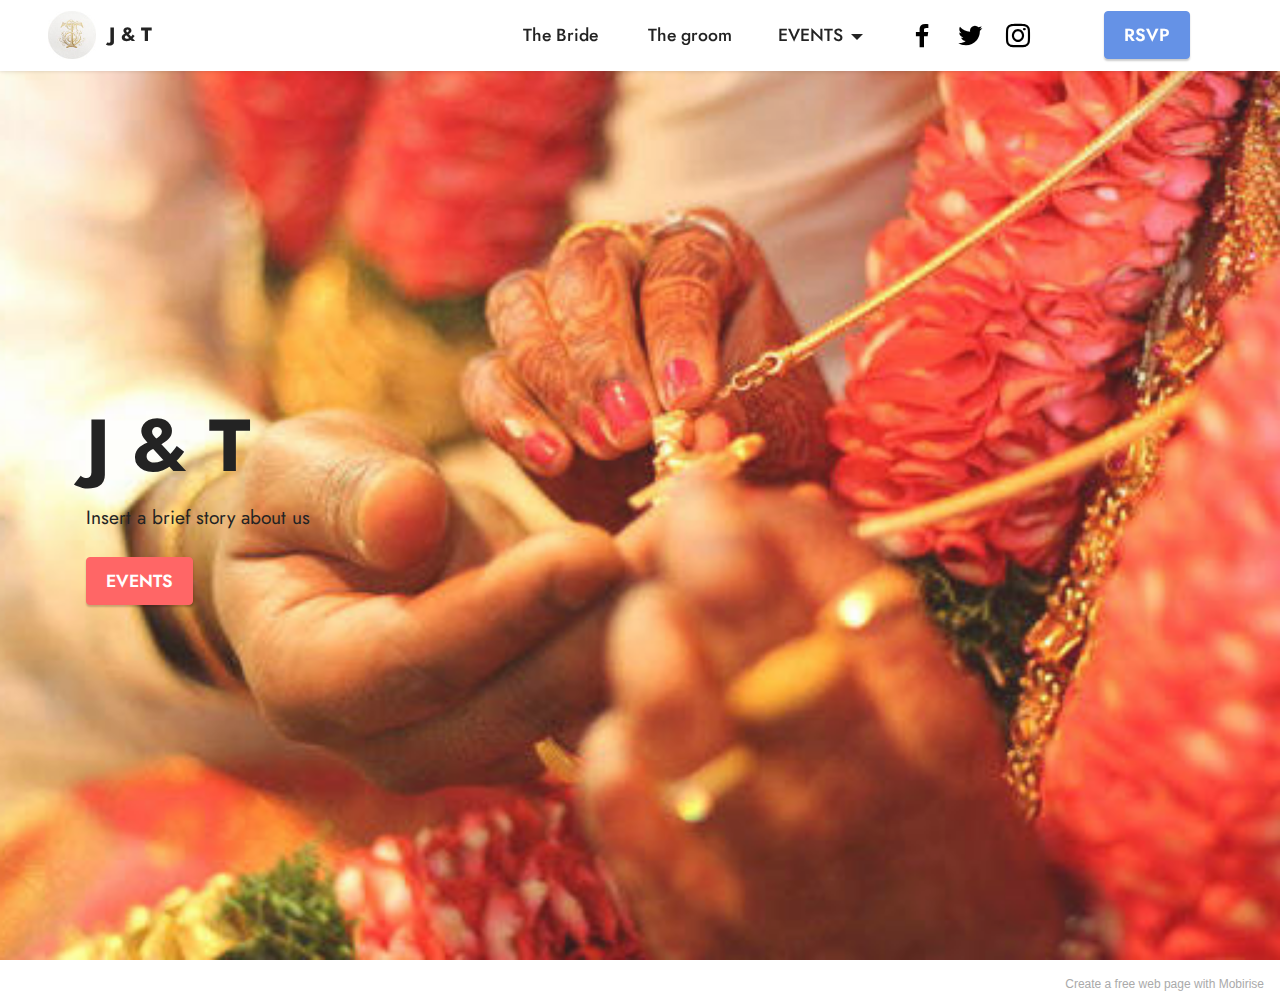
==== index.html @ 4fabe83f "create github pages" ====
<!DOCTYPE html>
<html  >
<head>
  <!-- Site made with Mobirise Website Builder v5.3.5, https://mobirise.com -->
  <meta charset="UTF-8">
  <meta http-equiv="X-UA-Compatible" content="IE=edge">
  <meta name="generator" content="Mobirise v5.3.5, mobirise.com">
  <meta name="viewport" content="width=device-width, initial-scale=1, minimum-scale=1">
  <link rel="shortcut icon" href="assets/images/3cc9f0a467d671109725a9f868d346c3-96x96.jpg" type="image/x-icon">
  <meta name="description" content="">
  
  
  <title>Home</title>
  <link rel="stylesheet" href="assets/tether/tether.min.css">
  <link rel="stylesheet" href="assets/bootstrap/css/bootstrap.min.css">
  <link rel="stylesheet" href="assets/bootstrap/css/bootstrap-grid.min.css">
  <link rel="stylesheet" href="assets/bootstrap/css/bootstrap-reboot.min.css">
  <link rel="stylesheet" href="assets/dropdown/css/style.css">
  <link rel="stylesheet" href="assets/socicon/css/styles.css">
  <link rel="stylesheet" href="assets/theme/css/style.css">
  <link rel="preload" href="https://fonts.googleapis.com/css?family=Jost:100,200,300,400,500,600,700,800,900,100i,200i,300i,400i,500i,600i,700i,800i,900i&display=swap" as="style" onload="this.onload=null;this.rel='stylesheet'">
  <noscript><link rel="stylesheet" href="https://fonts.googleapis.com/css?family=Jost:100,200,300,400,500,600,700,800,900,100i,200i,300i,400i,500i,600i,700i,800i,900i&display=swap"></noscript>
  <link rel="preload" as="style" href="assets/mobirise/css/mbr-additional.css"><link rel="stylesheet" href="assets/mobirise/css/mbr-additional.css" type="text/css">
  
  
  
  
</head>
<body>
  
  <section class="menu menu1 cid-t5fwy7Zwj6" once="menu" id="menu1-1">
    

    <nav class="navbar navbar-dropdown navbar-fixed-top navbar-expand-lg">
        <div class="container-fluid">
            <div class="navbar-brand">
                <span class="navbar-logo">
                    <a href="index.html">
                        <img src="assets/images/3cc9f0a467d671109725a9f868d346c3-96x96.jpg" alt="Mobirise" style="height: 3rem;">
                    </a>
                </span>
                <span class="navbar-caption-wrap"><a class="navbar-caption text-black display-7" href="https://mobiri.se">J &amp; T&nbsp;</a></span>
            </div>
            <button class="navbar-toggler" type="button" data-toggle="collapse" data-target="#navbarSupportedContent" aria-controls="navbarNavAltMarkup" aria-expanded="false" aria-label="Toggle navigation">
                <div class="hamburger">
                    <span></span>
                    <span></span>
                    <span></span>
                    <span></span>
                </div>
            </button>
            <div class="collapse navbar-collapse" id="navbarSupportedContent">
                <ul class="navbar-nav nav-dropdown" data-app-modern-menu="true"><li class="nav-item"><a class="nav-link link text-black text-primary display-4" href="page1.html">The Bride&nbsp;</a></li>
                    <li class="nav-item"><a class="nav-link link text-black text-primary display-4" href="page2.html">The groom</a></li><li class="nav-item dropdown"><a class="nav-link link text-black text-primary dropdown-toggle display-4" href="#" data-toggle="dropdown-submenu" aria-expanded="false">EVENTS</a><div class="dropdown-menu"><a class="text-black text-primary dropdown-item display-4" href="page4.html">Engagement</a><a class="text-black text-primary dropdown-item display-4" href="page5.html" aria-expanded="true">Mehendi night</a><a class="text-black text-primary dropdown-item display-4" href="page6.html" aria-expanded="true">The wedding</a><a class="text-black text-primary dropdown-item display-4" href="page7.html" aria-expanded="true">The reception</a></div></li></ul>
                <div class="icons-menu">
                    <a class="iconfont-wrapper" href="index.html" target="_blank">
                        <span class="p-2 mbr-iconfont socicon-facebook socicon"></span>
                    </a>
                    <a class="iconfont-wrapper" href="index.html" target="_blank">
                        <span class="p-2 mbr-iconfont socicon-twitter socicon"></span>
                    </a>
                    <a class="iconfont-wrapper" href="index.html" target="_blank">
                        <span class="p-2 mbr-iconfont socicon-instagram socicon"></span>
                    </a>
                    
                </div>
                <div class="navbar-buttons mbr-section-btn"><a class="btn btn-primary display-4" href="page8.html">RSVP</a></div>
            </div>
        </div>
    </nav>
</section>

<section class="header1 cid-t5fwxzeu0t mbr-fullscreen" id="header1-0">

    

    <div class="mbr-overlay" style="opacity: 0.1; background-color: rgb(250, 250, 250);"></div>

    <div class="container">
        <div class="row">
            <div class="col-12 col-lg-5">
                <h1 class="mbr-section-title mbr-fonts-style mb-3 display-1"><strong>J &amp; T&nbsp;</strong><br></h1>
                
                <p class="mbr-text mbr-fonts-style display-7">Insert a brief story about us&nbsp;</p>
                <div class="mbr-section-btn mt-3"><a class="btn btn-secondary display-4" href="page3.html">EVENTS</a></div>
            </div>
        </div>
    </div>
</section><section style="background-color: #fff; font-family: -apple-system, BlinkMacSystemFont, 'Segoe UI', 'Roboto', 'Helvetica Neue', Arial, sans-serif; color:#aaa; font-size:12px; padding: 0; align-items: center; display: flex;"><a href="https://mobirise.site/d" style="flex: 1 1; height: 3rem; padding-left: 1rem;"></a><p style="flex: 0 0 auto; margin:0; padding-right:1rem;">Create a free web page with <a href="https://mobirise.site/z" style="color:#aaa;">Mobirise</a></p></section><script src="assets/web/assets/jquery/jquery.min.js"></script>  <script src="assets/popper/popper.min.js"></script>  <script src="assets/tether/tether.min.js"></script>  <script src="assets/bootstrap/js/bootstrap.min.js"></script>  <script src="assets/smoothscroll/smooth-scroll.js"></script>  <script src="assets/dropdown/js/nav-dropdown.js"></script>  <script src="assets/dropdown/js/navbar-dropdown.js"></script>  <script src="assets/touchswipe/jquery.touch-swipe.min.js"></script>  <script src="assets/theme/js/script.js"></script>  
  
  
</body>
</html>
---- assets/dropdown/css/style.css ----
.navbar-dropdown {
  left: 0;
  padding: 0;
  position: absolute;
  right: 0;
  top: 0;
  transition: all 0.45s ease;
  z-index: 1030;
  background: #282828; }
  .navbar-dropdown .navbar-logo {
    margin-right: 0.8rem;
    transition: margin 0.3s ease-in-out;
    vertical-align: middle; }
    .navbar-dropdown .navbar-logo img {
      height: 3.125rem;
      transition: all 0.3s ease-in-out; }
    .navbar-dropdown .navbar-logo.mbr-iconfont {
      font-size: 3.125rem;
      line-height: 3.125rem; }
  .navbar-dropdown .navbar-caption {
    font-weight: 700;
    white-space: normal;
    vertical-align: -4px;
    line-height: 3.125rem !important; }
    .navbar-dropdown .navbar-caption, .navbar-dropdown .navbar-caption:hover {
      color: inherit;
      text-decoration: none; }
  .navbar-dropdown .mbr-iconfont + .navbar-caption {
    vertical-align: -1px; }
  .navbar-dropdown.navbar-fixed-top {
    position: fixed; }
  .navbar-dropdown .navbar-brand span {
    vertical-align: -4px; }
  .navbar-dropdown.bg-color.transparent {
    background: none; }
  .navbar-dropdown.navbar-short .navbar-brand {
    padding: 0.625rem 0; }
    .navbar-dropdown.navbar-short .navbar-brand span {
      vertical-align: -1px; }
  .navbar-dropdown.navbar-short .navbar-caption {
    line-height: 2.375rem !important;
    vertical-align: -2px; }
  .navbar-dropdown.navbar-short .navbar-logo {
    margin-right: 0.5rem; }
    .navbar-dropdown.navbar-short .navbar-logo img {
      height: 2.375rem; }
    .navbar-dropdown.navbar-short .navbar-logo.mbr-iconfont {
      font-size: 2.375rem;
      line-height: 2.375rem; }
  .navbar-dropdown.navbar-short .mbr-table-cell {
    height: 3.625rem; }
  .navbar-dropdown .navbar-close {
    left: 0.6875rem;
    position: fixed;
    top: 0.75rem;
    z-index: 1000; }
  .navbar-dropdown .hamburger-icon {
    content: "";
    display: inline-block;
    vertical-align: middle;
    width: 16px;
    -webkit-box-shadow: 0 -6px 0 1px #282828,0 0 0 1px #282828,0 6px 0 1px #282828;
    -moz-box-shadow: 0 -6px 0 1px #282828,0 0 0 1px #282828,0 6px 0 1px #282828;
    box-shadow: 0 -6px 0 1px #282828,0 0 0 1px #282828,0 6px 0 1px #282828; }

.dropdown-menu .dropdown-toggle[data-toggle="dropdown-submenu"]::after {
  border-bottom: 0.35em solid transparent;
  border-left: 0.35em solid;
  border-right: 0;
  border-top: 0.35em solid transparent;
  margin-left: 0.3rem; }

.dropdown-menu .dropdown-item:focus {
  outline: 0; }

.nav-dropdown {
  font-size: 0.75rem;
  font-weight: 500;
  height: auto !important; }
  .nav-dropdown .nav-btn {
    padding-left: 1rem; }
  .nav-dropdown .link {
    margin: .667em 1.667em;
    font-weight: 500;
    padding: 0;
    transition: color .2s ease-in-out; }
    .nav-dropdown .link.dropdown-toggle {
      margin-right: 2.583em; }
      .nav-dropdown .link.dropdown-toggle::after {
        margin-left: .25rem;
        border-top: 0.35em solid;
        border-right: 0.35em solid transparent;
        border-left: 0.35em solid transparent;
        border-bottom: 0; }
      .nav-dropdown .link.dropdown-toggle[aria-expanded="true"] {
        margin: 0;
        padding: 0.667em 3.263em  0.667em 1.667em; }
  .nav-dropdown .link::after,
  .nav-dropdown .dropdown-item::after {
    color: inherit; }
  .nav-dropdown .btn {
    font-size: 0.75rem;
    font-weight: 700;
    letter-spacing: 0;
    margin-bottom: 0;
    padding-left: 1.25rem;
    padding-right: 1.25rem; }
  .nav-dropdown .dropdown-menu {
    border-radius: 0;
    border: 0;
    left: 0;
    margin: 0;
    padding-bottom: 1.25rem;
    padding-top: 1.25rem;
    position: relative; }
  .nav-dropdown .dropdown-submenu {
    margin-left: 0.125rem;
    top: 0; }
  .nav-dropdown .dropdown-item {
    font-weight: 500;
    line-height: 2;
    padding: 0.3846em 4.615em 0.3846em 1.5385em;
    position: relative;
    transition: color .2s ease-in-out, background-color .2s ease-in-out; }
    .nav-dropdown .dropdown-item::after {
      margin-top: -0.3077em;
      position: absolute;
      right: 1.1538em;
      top: 50%; }
    .nav-dropdown .dropdown-item:focus, .nav-dropdown .dropdown-item:hover {
      background: none; }

@media (max-width: 767px) {
  .nav-dropdown.navbar-toggleable-sm {
    bottom: 0;
    display: none;
    left: 0;
    overflow-x: hidden;
    position: fixed;
    top: 0;
    transform: translateX(-100%);
    -ms-transform: translateX(-100%);
    -webkit-transform: translateX(-100%);
    width: 18.75rem;
    z-index: 999; } }
.nav-dropdown.navbar-toggleable-xl {
  bottom: 0;
  display: none;
  left: 0;
  overflow-x: hidden;
  position: fixed;
  top: 0;
  transform: translateX(-100%);
  -ms-transform: translateX(-100%);
  -webkit-transform: translateX(-100%);
  width: 18.75rem;
  z-index: 999; }

.nav-dropdown-sm {
  display: block !important;
  overflow-x: hidden;
  overflow: auto;
  padding-top: 3.875rem; }
  .nav-dropdown-sm::after {
    content: "";
    display: block;
    height: 3rem;
    width: 100%; }
  .nav-dropdown-sm.collapse.in ~ .navbar-close {
    display: block !important; }
  .nav-dropdown-sm.collapsing, .nav-dropdown-sm.collapse.in {
    transform: translateX(0);
    -ms-transform: translateX(0);
    -webkit-transform: translateX(0);
    transition: all 0.25s ease-out;
    -webkit-transition: all 0.25s ease-out;
    background: #282828; }
  .nav-dropdown-sm.collapsing[aria-expanded="false"] {
    transform: translateX(-100%);
    -ms-transform: translateX(-100%);
    -webkit-transform: translateX(-100%); }
  .nav-dropdown-sm .nav-item {
    display: block;
    margin-left: 0 !important;
    padding-left: 0; }
  .nav-dropdown-sm .link,
  .nav-dropdown-sm .dropdown-item {
    border-top: 1px dotted rgba(255, 255, 255, 0.1);
    font-size: 0.8125rem;
    line-height: 1.6;
    margin: 0 !important;
    padding: 0.875rem 2.4rem 0.875rem 1.5625rem !important;
    position: relative;
    white-space: normal; }
    .nav-dropdown-sm .link:focus, .nav-dropdown-sm .link:hover,
    .nav-dropdown-sm .dropdown-item:focus,
    .nav-dropdown-sm .dropdown-item:hover {
      background: rgba(0, 0, 0, 0.2) !important;
      color: #c0a375; }
  .nav-dropdown-sm .nav-btn {
    position: relative;
    padding: 1.5625rem 1.5625rem 0 1.5625rem; }
    .nav-dropdown-sm .nav-btn::before {
      border-top: 1px dotted rgba(255, 255, 255, 0.1);
      content: "";
      left: 0;
      position: absolute;
      top: 0;
      width: 100%; }
    .nav-dropdown-sm .nav-btn + .nav-btn {
      padding-top: 0.625rem; }
      .nav-dropdown-sm .nav-btn + .nav-btn::before {
        display: none; }
  .nav-dropdown-sm .btn {
    padding: 0.625rem 0; }
  .nav-dropdown-sm .dropdown-toggle[data-toggle="dropdown-submenu"]::after {
    margin-left: .25rem;
    border-top: 0.35em solid;
    border-right: 0.35em solid transparent;
    border-left: 0.35em solid transparent;
    border-bottom: 0; }
  .nav-dropdown-sm .dropdown-toggle[data-toggle="dropdown-submenu"][aria-expanded="true"]::after {
    border-top: 0;
    border-right: 0.35em solid transparent;
    border-left: 0.35em solid transparent;
    border-bottom: 0.35em solid; }
  .nav-dropdown-sm .dropdown-menu {
    margin: 0;
    padding: 0;
    position: relative;
    top: 0;
    left: 0;
    width: 100%;
    border: 0;
    float: none;
    border-radius: 0;
    background: none; }
  .nav-dropdown-sm .dropdown-submenu {
    left: 100%;
    margin-left: 0.125rem;
    margin-top: -1.25rem;
    top: 0; }

.navbar-toggleable-sm .nav-dropdown .dropdown-menu {
  position: absolute; }

.navbar-toggleable-sm .nav-dropdown .dropdown-submenu {
  left: 100%;
  margin-left: 0.125rem;
  margin-top: -1.25rem;
  top: 0; }

.navbar-toggleable-sm.opened .nav-dropdown .dropdown-menu {
  position: relative; }

.navbar-toggleable-sm.opened .nav-dropdown .dropdown-submenu {
  left: 0;
  margin-left: 00rem;
  margin-top: 0rem;
  top: 0; }

.is-builder .nav-dropdown.collapsing {
  transition: none !important; }

/*# sourceMappingURL=style.css.map */
---- assets/socicon/css/styles.css ----
@charset "UTF-8";

@font-face {
  font-family: 'Socicon';
  src:  url('../fonts/socicon.eot');
  src:  url('../fonts/socicon.eot?#iefix') format('embedded-opentype'),
    url('../fonts/socicon.woff2') format('woff2'),
    url('../fonts/socicon.ttf') format('truetype'),
    url('../fonts/socicon.woff') format('woff'),
    url('../fonts/socicon.svg#socicon') format('svg');
  font-weight: normal;
  font-style: normal;
  font-display: swap;
}

[data-icon]:before {
  font-family: "socicon" !important;
  content: attr(data-icon);
  font-style: normal !important;
  font-weight: normal !important;
  font-variant: normal !important;
  text-transform: none !important;
  speak: none;
  line-height: 1;
  -webkit-font-smoothing: antialiased;
  -moz-osx-font-smoothing: grayscale;
}

[class^="socicon-"], [class*=" socicon-"] {
  /* use !important to prevent issues with browser extensions that change fonts */
  font-family: 'Socicon' !important;
  speak: none;
  font-style: normal;
  font-weight: normal;
  font-variant: normal;
  text-transform: none;
  line-height: 1;

  /* Better Font Rendering =========== */
  -webkit-font-smoothing: antialiased;
  -moz-osx-font-smoothing: grayscale;
}

.socicon-eitaa:before {
  content: "\e97c";
}
.socicon-soroush:before {
  content: "\e97d";
}
.socicon-bale:before {
  content: "\e97e";
}
.socicon-zazzle:before {
  content: "\e97b";
}
.socicon-society6:before {
  content: "\e97a";
}
.socicon-redbubble:before {
  content: "\e979";
}
.socicon-avvo:before {
  content: "\e978";
}
.socicon-stitcher:before {
  content: "\e977";
}
.socicon-googlehangouts:before {
  content: "\e974";
}
.socicon-dlive:before {
  content: "\e975";
}
.socicon-vsco:before {
  content: "\e976";
}
.socicon-flipboard:before {
  content: "\e973";
}
.socicon-ubuntu:before {
  content: "\e958";
}
.socicon-artstation:before {
  content: "\e959";
}
.socicon-invision:before {
  content: "\e95a";
}
.socicon-torial:before {
  content: "\e95b";
}
.socicon-collectorz:before {
  content: "\e95c";
}
.socicon-seenthis:before {
  content: "\e95d";
}
.socicon-googleplaymusic:before {
  content: "\e95e";
}
.socicon-debian:before {
  content: "\e95f";
}
.socicon-filmfreeway:before {
  content: "\e960";
}
.socicon-gnome:before {
  content: "\e961";
}
.socicon-itchio:before {
  content: "\e962";
}
.socicon-jamendo:before {
  content: "\e963";
}
.socicon-mix:before {
  content: "\e964";
}
.socicon-sharepoint:before {
  content: "\e965";
}
.socicon-tinder:before {
  content: "\e966";
}
.socicon-windguru:before {
  content: "\e967";
}
.socicon-cdbaby:before {
  content: "\e968";
}
.socicon-elementaryos:before {
  content: "\e969";
}
.socicon-stage32:before {
  content: "\e96a";
}
.socicon-tiktok:before {
  content: "\e96b";
}
.socicon-gitter:before {
  content: "\e96c";
}
.socicon-letterboxd:before {
  content: "\e96d";
}
.socicon-threema:before {
  content: "\e96e";
}
.socicon-splice:before {
  content: "\e96f";
}
.socicon-metapop:before {
  content: "\e970";
}
.socicon-naver:before {
  content: "\e971";
}
.socicon-remote:before {
  content: "\e972";
}
.socicon-internet:before {
  content: "\e957";
}
.socicon-moddb:before {
  content: "\e94b";
}
.socicon-indiedb:before {
  content: "\e94c";
}
.socicon-traxsource:before {
  content: "\e94d";
}
.socicon-gamefor:before {
  content: "\e94e";
}
.socicon-pixiv:before {
  content: "\e94f";
}
.socicon-myanimelist:before {
  content: "\e950";
}
.socicon-blackberry:before {
  content: "\e951";
}
.socicon-wickr:before {
  content: "\e952";
}
.socicon-spip:before {
  content: "\e953";
}
.socicon-napster:before {
  content: "\e954";
}
.socicon-beatport:before {
  content: "\e955";
}
.socicon-hackerone:before {
  content: "\e956";
}
.socicon-hackernews:before {
  content: "\e946";
}
.socicon-smashwords:before {
  content: "\e947";
}
.socicon-kobo:before {
  content: "\e948";
}
.socicon-bookbub:before {
  content: "\e949";
}
.socicon-mailru:before {
  content: "\e94a";
}
.socicon-gitlab:before {
  content: "\e945";
}
.socicon-instructables:before {
  content: "\e944";
}
.socicon-portfolio:before {
  content: "\e943";
}
.socicon-codered:before {
  content: "\e940";
}
.socicon-origin:before {
  content: "\e941";
}
.socicon-nextdoor:before {
  content: "\e942";
}
.socicon-udemy:before {
  content: "\e93f";
}
.socicon-livemaster:before {
  content: "\e93e";
}
.socicon-crunchbase:before {
  content: "\e93b";
}
.socicon-homefy:before {
  content: "\e93c";
}
.socicon-calendly:before {
  content: "\e93d";
}
.socicon-realtor:before {
  content: "\e90f";
}
.socicon-tidal:before {
  content: "\e910";
}
.socicon-qobuz:before {
  content: "\e911";
}
.socicon-natgeo:before {
  content: "\e912";
}
.socicon-mastodon:before {
  content: "\e913";
}
.socicon-unsplash:before {
  content: "\e914";
}
.socicon-homeadvisor:before {
  content: "\e915";
}
.socicon-angieslist:before {
  content: "\e916";
}
.socicon-codepen:before {
  content: "\e917";
}
.socicon-slack:before {
  content: "\e918";
}
.socicon-openaigym:before {
  content: "\e919";
}
.socicon-logmein:before {
  content: "\e91a";
}
.socicon-fiverr:before {
  content: "\e91b";
}
.socicon-gotomeeting:before {
  content: "\e91c";
}
.socicon-aliexpress:before {
  content: "\e91d";
}
.socicon-guru:before {
  content: "\e91e";
}
.socicon-appstore:before {
  content: "\e91f";
}
.socicon-homes:before {
  content: "\e920";
}
.socicon-zoom:before {
  content: "\e921";
}
.socicon-alibaba:before {
  content: "\e922";
}
.socicon-craigslist:before {
  content: "\e923";
}
.socicon-wix:before {
  content: "\e924";
}
.socicon-redfin:before {
  content: "\e925";
}
.socicon-googlecalendar:before {
  content: "\e926";
}
.socicon-shopify:before {
  content: "\e927";
}
.socicon-freelancer:before {
  content: "\e928";
}
.socicon-seedrs:before {
  content: "\e929";
}
.socicon-bing:before {
  content: "\e92a";
}
.socicon-doodle:before {
  content: "\e92b";
}
.socicon-bonanza:before {
  content: "\e92c";
}
.socicon-squarespace:before {
  content: "\e92d";
}
.socicon-toptal:before {
  content: "\e92e";
}
.socicon-gust:before {
  content: "\e92f";
}
.socicon-ask:before {
  content: "\e930";
}
.socicon-trulia:before {
  content: "\e931";
}
.socicon-loomly:before {
  content: "\e932";
}
.socicon-ghost:before {
  content: "\e933";
}
.socicon-upwork:before {
  content: "\e934";
}
.socicon-fundable:before {
  content: "\e935";
}
.socicon-booking:before {
  content: "\e936";
}
.socicon-googlemaps:before {
  content: "\e937";
}
.socicon-zillow:before {
  content: "\e938";
}
.socicon-niconico:before {
  content: "\e939";
}
.socicon-toneden:before {
  content: "\e93a";
}
.socicon-augment:before {
  content: "\e908";
}
.socicon-bitbucket:before {
  content: "\e909";
}
.socicon-fyuse:before {
  content: "\e90a";
}
.socicon-yt-gaming:before {
  content: "\e90b";
}
.socicon-sketchfab:before {
  content: "\e90c";
}
.socicon-mobcrush:before {
  content: "\e90d";
}
.socicon-microsoft:before {
  content: "\e90e";
}
.socicon-pandora:before {
  content: "\e907";
}
.socicon-messenger:before {
  content: "\e906";
}
.socicon-gamewisp:before {
  content: "\e905";
}
.socicon-bloglovin:before {
  content: "\e904";
}
.socicon-tunein:before {
  content: "\e903";
}
.socicon-gamejolt:before {
  content: "\e901";
}
.socicon-trello:before {
  content: "\e902";
}
.socicon-spreadshirt:before {
  content: "\e900";
}
.socicon-500px:before {
  content: "\e000";
}
.socicon-8tracks:before {
  content: "\e001";
}
.socicon-airbnb:before {
  content: "\e002";
}
.socicon-alliance:before {
  content: "\e003";
}
.socicon-amazon:before {
  content: "\e004";
}
.socicon-amplement:before {
  content: "\e005";
}
.socicon-android:before {
  content: "\e006";
}
.socicon-angellist:before {
  content: "\e007";
}
.socicon-apple:before {
  content: "\e008";
}
.socicon-appnet:before {
  content: "\e009";
}
.socicon-baidu:before {
  content: "\e00a";
}
.socicon-bandcamp:before {
  content: "\e00b";
}
.socicon-battlenet:before {
  content: "\e00c";
}
.socicon-mixer:before {
  content: "\e00d";
}
.socicon-bebee:before {
  content: "\e00e";
}
.socicon-bebo:before {
  content: "\e00f";
}
.socicon-behance:before {
  content: "\e010";
}
.socicon-blizzard:before {
  content: "\e011";
}
.socicon-blogger:before {
  content: "\e012";
}
.socicon-buffer:before {
  content: "\e013";
}
.socicon-chrome:before {
  content: "\e014";
}
.socicon-coderwall:before {
  content: "\e015";
}
.socicon-curse:before {
  content: "\e016";
}
.socicon-dailymotion:before {
  content: "\e017";
}
.socicon-deezer:before {
  content: "\e018";
}
.socicon-delicious:before {
  content: "\e019";
}
.socicon-deviantart:before {
  content: "\e01a";
}
.socicon-diablo:before {
  content: "\e01b";
}
.socicon-digg:before {
  content: "\e01c";
}
.socicon-discord:before {
  content: "\e01d";
}
.socicon-disqus:before {
  content: "\e01e";
}
.socicon-douban:before {
  content: "\e01f";
}
.socicon-draugiem:before {
  content: "\e020";
}
.socicon-dribbble:before {
  content: "\e021";
}
.socicon-drupal:before {
  content: "\e022";
}
.socicon-ebay:before {
  content: "\e023";
}
.socicon-ello:before {
  content: "\e024";
}
.socicon-endomodo:before {
  content: "\e025";
}
.socicon-envato:before {
  content: "\e026";
}
.socicon-etsy:before {
  content: "\e027";
}
.socicon-facebook:before {
  content: "\e028";
}
.socicon-feedburner:before {
  content: "\e029";
}
.socicon-filmweb:before {
  content: "\e02a";
}
.socicon-firefox:before {
  content: "\e02b";
}
.socicon-flattr:before {
  content: "\e02c";
}
.socicon-flickr:before {
  content: "\e02d";
}
.socicon-formulr:before {
  content: "\e02e";
}
.socicon-forrst:before {
  content: "\e02f";
}
.socicon-foursquare:before {
  content: "\e030";
}
.socicon-friendfeed:before {
  content: "\e031";
}
.socicon-github:before {
  content: "\e032";
}
.socicon-goodreads:before {
  content: "\e033";
}
.socicon-google:before {
  content: "\e034";
}
.socicon-googlescholar:before {
  content: "\e035";
}
.socicon-googlegroups:before {
  content: "\e036";
}
.socicon-googlephotos:before {
  content: "\e037";
}
.socicon-googleplus:before {
  content: "\e038";
}
.socicon-grooveshark:before {
  content: "\e039";
}
.socicon-hackerrank:before {
  content: "\e03a";
}
.socicon-hearthstone:before {
  content: "\e03b";
}
.socicon-hellocoton:before {
  content: "\e03c";
}
.socicon-heroes:before {
  content: "\e03d";
}
.socicon-smashcast:before {
  content: "\e03e";
}
.socicon-horde:before {
  content: "\e03f";
}
.socicon-houzz:before {
  content: "\e040";
}
.socicon-icq:before {
  content: "\e041";
}
.socicon-identica:before {
  content: "\e042";
}
.socicon-imdb:before {
  content: "\e043";
}
.socicon-instagram:before {
  content: "\e044";
}
.socicon-issuu:before {
  content: "\e045";
}
.socicon-istock:before {
  content: "\e046";
}
.socicon-itunes:before {
  content: "\e047";
}
.socicon-keybase:before {
  content: "\e048";
}
.socicon-lanyrd:before {
  content: "\e049";
}
.socicon-lastfm:before {
  content: "\e04a";
}
.socicon-line:before {
  content: "\e04b";
}
.socicon-linkedin:before {
  content: "\e04c";
}
.socicon-livejournal:before {
  content: "\e04d";
}
.socicon-lyft:before {
  content: "\e04e";
}
.socicon-macos:before {
  content: "\e04f";
}
.socicon-mail:before {
  content: "\e050";
}
.socicon-medium:before {
  content: "\e051";
}
.socicon-meetup:before {
  content: "\e052";
}
.socicon-mixcloud:before {
  content: "\e053";
}
.socicon-modelmayhem:before {
  content: "\e054";
}
.socicon-mumble:before {
  content: "\e055";
}
.socicon-myspace:before {
  content: "\e056";
}
.socicon-newsvine:before {
  content: "\e057";
}
.socicon-nintendo:before {
  content: "\e058";
}
.socicon-npm:before {
  content: "\e059";
}
.socicon-odnoklassniki:before {
  content: "\e05a";
}
.socicon-openid:before {
  content: "\e05b";
}
.socicon-opera:before {
  content: "\e05c";
}
.socicon-outlook:before {
  content: "\e05d";
}
.socicon-overwatch:before {
  content: "\e05e";
}
.socicon-patreon:before {
  content: "\e05f";
}
.socicon-paypal:before {
  content: "\e060";
}
.socicon-periscope:before {
  content: "\e061";
}
.socicon-persona:before {
  content: "\e062";
}
.socicon-pinterest:before {
  content: "\e063";
}
.socicon-play:before {
  content: "\e064";
}
.socicon-player:before {
  content: "\e065";
}
.socicon-playstation:before {
  content: "\e066";
}
.socicon-pocket:before {
  content: "\e067";
}
.socicon-qq:before {
  content: "\e068";
}
.socicon-quora:before {
  content: "\e069";
}
.socicon-raidcall:before {
  content: "\e06a";
}
.socicon-ravelry:before {
  content: "\e06b";
}
.socicon-reddit:before {
  content: "\e06c";
}
.socicon-renren:before {
  content: "\e06d";
}
.socicon-researchgate:before {
  content: "\e06e";
}
.socicon-residentadvisor:before {
  content: "\e06f";
}
.socicon-reverbnation:before {
  content: "\e070";
}
.socicon-rss:before {
  content: "\e071";
}
.socicon-sharethis:before {
  content: "\e072";
}
.socicon-skype:before {
  content: "\e073";
}
.socicon-slideshare:before {
  content: "\e074";
}
.socicon-smugmug:before {
  content: "\e075";
}
.socicon-snapchat:before {
  content: "\e076";
}
.socicon-songkick:before {
  content: "\e077";
}
.socicon-soundcloud:before {
  content: "\e078";
}
.socicon-spotify:before {
  content: "\e079";
}
.socicon-stackexchange:before {
  content: "\e07a";
}
.socicon-stackoverflow:before {
  content: "\e07b";
}
.socicon-starcraft:before {
  content: "\e07c";
}
.socicon-stayfriends:before {
  content: "\e07d";
}
.socicon-steam:before {
  content: "\e07e";
}
.socicon-storehouse:before {
  content: "\e07f";
}
.socicon-strava:before {
  content: "\e080";
}
.socicon-streamjar:before {
  content: "\e081";
}
.socicon-stumbleupon:before {
  content: "\e082";
}
.socicon-swarm:before {
  content: "\e083";
}
.socicon-teamspeak:before {
  content: "\e084";
}
.socicon-teamviewer:before {
  content: "\e085";
}
.socicon-technorati:before {
  content: "\e086";
}
.socicon-telegram:before {
  content: "\e087";
}
.socicon-tripadvisor:before {
  content: "\e088";
}
.socicon-tripit:before {
  content: "\e089";
}
.socicon-triplej:before {
  content: "\e08a";
}
.socicon-tumblr:before {
  content: "\e08b";
}
.socicon-twitch:before {
  content: "\e08c";
}
.socicon-twitter:before {
  content: "\e08d";
}
.socicon-uber:before {
  content: "\e08e";
}
.socicon-ventrilo:before {
  content: "\e08f";
}
.socicon-viadeo:before {
  content: "\e090";
}
.socicon-viber:before {
  content: "\e091";
}
.socicon-viewbug:before {
  content: "\e092";
}
.socicon-vimeo:before {
  content: "\e093";
}
.socicon-vine:before {
  content: "\e094";
}
.socicon-vkontakte:before {
  content: "\e095";
}
.socicon-warcraft:before {
  content: "\e096";
}
.socicon-wechat:before {
  content: "\e097";
}
.socicon-weibo:before {
  content: "\e098";
}
.socicon-whatsapp:before {
  content: "\e099";
}
.socicon-wikipedia:before {
  content: "\e09a";
}
.socicon-windows:before {
  content: "\e09b";
}
.socicon-wordpress:before {
  content: "\e09c";
}
.socicon-wykop:before {
  content: "\e09d";
}
.socicon-xbox:before {
  content: "\e09e";
}
.socicon-xing:before {
  content: "\e09f";
}
.socicon-yahoo:before {
  content: "\e0a0";
}
.socicon-yammer:before {
  content: "\e0a1";
}
.socicon-yandex:before {
  content: "\e0a2";
}
.socicon-yelp:before {
  content: "\e0a3";
}
.socicon-younow:before {
  content: "\e0a4";
}
.socicon-youtube:before {
  content: "\e0a5";
}
.socicon-zapier:before {
  content: "\e0a6";
}
.socicon-zerply:before {
  content: "\e0a7";
}
.socicon-zomato:before {
  content: "\e0a8";
}
.socicon-zynga:before {
  content: "\e0a9";
}
---- assets/theme/css/style.css ----
@charset "UTF-8";
section {
  background-color: #ffffff;
}

body {
  font-style: normal;
  line-height: 1.5;
  font-weight: 400;
  color: #232323;
  position: relative;
}

section,
.container,
.container-fluid {
  position: relative;
  word-wrap: break-word;
}

a.mbr-iconfont:hover {
  text-decoration: none;
}

.article .lead p,
.article .lead ul,
.article .lead ol,
.article .lead pre,
.article .lead blockquote {
  margin-bottom: 0;
}

a {
  font-style: normal;
  font-weight: 400;
  cursor: pointer;
}
a, a:hover {
  text-decoration: none;
}

.mbr-section-title {
  font-style: normal;
  line-height: 1.3;
}

.mbr-section-subtitle {
  line-height: 1.3;
}

.mbr-text {
  font-style: normal;
  line-height: 1.7;
}

h1,
h2,
h3,
h4,
h5,
h6,
.display-1,
.display-2,
.display-4,
.display-5,
.display-7,
span,
p,
a {
  line-height: 1;
  word-break: break-word;
  word-wrap: break-word;
  font-weight: 400;
}

b,
strong {
  font-weight: bold;
}

input:-webkit-autofill, input:-webkit-autofill:hover, input:-webkit-autofill:focus, input:-webkit-autofill:active {
  transition-delay: 9999s;
  -webkit-transition-property: background-color, color;
  transition-property: background-color, color;
}

textarea[type=hidden] {
  display: none;
}

section {
  background-position: 50% 50%;
  background-repeat: no-repeat;
  background-size: cover;
}
section .mbr-background-video,
section .mbr-background-video-preview {
  position: absolute;
  bottom: 0;
  left: 0;
  right: 0;
  top: 0;
}

.hidden {
  visibility: hidden;
}

.mbr-z-index20 {
  z-index: 20;
}

/*! Base colors */
.mbr-white {
  color: #ffffff;
}

.mbr-black {
  color: #111111;
}

.mbr-bg-white {
  background-color: #ffffff;
}

.mbr-bg-black {
  background-color: #000000;
}

/*! Text-aligns */
.align-left {
  text-align: left;
}

.align-center {
  text-align: center;
}

.align-right {
  text-align: right;
}

/*! Font-weight  */
.mbr-light {
  font-weight: 300;
}

.mbr-regular {
  font-weight: 400;
}

.mbr-semibold {
  font-weight: 500;
}

.mbr-bold {
  font-weight: 700;
}

/*! Media  */
.media-content {
  flex-basis: 100%;
}

.media-container-row {
  display: flex;
  flex-direction: row;
  flex-wrap: wrap;
  justify-content: center;
  align-content: center;
  align-items: start;
}
.media-container-row .media-size-item {
  width: 400px;
}

.media-container-column {
  display: flex;
  flex-direction: column;
  flex-wrap: wrap;
  justify-content: center;
  align-content: center;
  align-items: stretch;
}
.media-container-column > * {
  width: 100%;
}

@media (min-width: 992px) {
  .media-container-row {
    flex-wrap: nowrap;
  }
}
figure {
  margin-bottom: 0;
  overflow: hidden;
}

figure[mbr-media-size] {
  transition: width 0.1s;
}

img,
iframe {
  display: block;
  width: 100%;
}

.card {
  background-color: transparent;
  border: none;
}

.card-box {
  width: 100%;
}

.card-img {
  text-align: center;
  flex-shrink: 0;
  -webkit-flex-shrink: 0;
}

.media {
  max-width: 100%;
  margin: 0 auto;
}

.mbr-figure {
  align-self: center;
}

.media-container > div {
  max-width: 100%;
}

.mbr-figure img,
.card-img img {
  width: 100%;
}

@media (max-width: 991px) {
  .media-size-item {
    width: auto !important;
  }

  .media {
    width: auto;
  }

  .mbr-figure {
    width: 100% !important;
  }
}
/*! Buttons */
.mbr-section-btn {
  margin-left: -0.6rem;
  margin-right: -0.6rem;
  font-size: 0;
}

.btn {
  font-weight: 600;
  border-width: 1px;
  font-style: normal;
  margin: 0.6rem 0.6rem;
  white-space: normal;
  transition: all 0.2s ease-in-out;
  display: inline-flex;
  align-items: center;
  justify-content: center;
  word-break: break-word;
}

.btn-sm {
  font-weight: 600;
  letter-spacing: 0px;
  transition: all 0.3s ease-in-out;
}

.btn-md {
  font-weight: 600;
  letter-spacing: 0px;
  transition: all 0.3s ease-in-out;
}

.btn-lg {
  font-weight: 600;
  letter-spacing: 0px;
  transition: all 0.3s ease-in-out;
}

.btn-form {
  margin: 0;
}
.btn-form:hover {
  cursor: pointer;
}

nav .mbr-section-btn {
  margin-left: 0rem;
  margin-right: 0rem;
}

/*! Btn icon margin */
.btn .mbr-iconfont,
.btn.btn-sm .mbr-iconfont {
  order: 1;
  cursor: pointer;
  margin-left: 0.5rem;
  vertical-align: sub;
}

.btn.btn-md .mbr-iconfont,
.btn.btn-md .mbr-iconfont {
  margin-left: 0.8rem;
}

.mbr-regular {
  font-weight: 400;
}

.mbr-semibold {
  font-weight: 500;
}

.mbr-bold {
  font-weight: 700;
}

[type=submit] {
  -webkit-appearance: none;
}

/*! Full-screen */
.mbr-fullscreen .mbr-overlay {
  min-height: 100vh;
}

.mbr-fullscreen {
  display: flex;
  display: -moz-flex;
  display: -ms-flex;
  display: -o-flex;
  align-items: center;
  min-height: 100vh;
  padding-top: 3rem;
  padding-bottom: 3rem;
}

/*! Map */
.map {
  height: 25rem;
  position: relative;
}
.map iframe {
  width: 100%;
  height: 100%;
}

/*! Scroll to top arrow */
.mbr-arrow-up {
  bottom: 25px;
  right: 90px;
  position: fixed;
  text-align: right;
  z-index: 5000;
  color: #ffffff;
  font-size: 22px;
}

.mbr-arrow-up a {
  background: rgba(0, 0, 0, 0.2);
  border-radius: 50%;
  color: #fff;
  display: inline-block;
  height: 60px;
  width: 60px;
  border: 2px solid #fff;
  outline-style: none !important;
  position: relative;
  text-decoration: none;
  transition: all 0.3s ease-in-out;
  cursor: pointer;
  text-align: center;
}
.mbr-arrow-up a:hover {
  background-color: rgba(0, 0, 0, 0.4);
}
.mbr-arrow-up a i {
  line-height: 60px;
}

.mbr-arrow-up-icon {
  display: block;
  color: #fff;
}

.mbr-arrow-up-icon::before {
  content: "›";
  display: inline-block;
  font-family: serif;
  font-size: 22px;
  line-height: 1;
  font-style: normal;
  position: relative;
  top: 6px;
  left: -4px;
  transform: rotate(-90deg);
}

/*! Arrow Down */
.mbr-arrow {
  position: absolute;
  bottom: 45px;
  left: 50%;
  width: 60px;
  height: 60px;
  cursor: pointer;
  background-color: rgba(80, 80, 80, 0.5);
  border-radius: 50%;
  transform: translateX(-50%);
}
@media (max-width: 767px) {
  .mbr-arrow {
    display: none;
  }
}
.mbr-arrow > a {
  display: inline-block;
  text-decoration: none;
  outline-style: none;
  -webkit-animation: arrowdown 1.7s ease-in-out infinite;
          animation: arrowdown 1.7s ease-in-out infinite;
  color: #ffffff;
}
.mbr-arrow > a > i {
  position: absolute;
  top: -2px;
  left: 15px;
  font-size: 2rem;
}

#scrollToTop a i::before {
  content: "";
  position: absolute;
  display: block;
  border-bottom: 2.5px solid #fff;
  border-left: 2.5px solid #fff;
  width: 27.8%;
  height: 27.8%;
  left: 50%;
  top: 51%;
  transform: translateY(-30%) translateX(-50%) rotate(135deg);
}

@keyframes arrowdown {
  0% {
    transform: translateY(0px);
  }
  50% {
    transform: translateY(-5px);
  }
  100% {
    transform: translateY(0px);
  }
}
@-webkit-keyframes arrowdown {
  0% {
    transform: translateY(0px);
  }
  50% {
    transform: translateY(-5px);
  }
  100% {
    transform: translateY(0px);
  }
}
@media (max-width: 500px) {
  .mbr-arrow-up {
    left: 0;
    right: 0;
    text-align: center;
  }
}
/*Gradients animation*/
@keyframes gradient-animation {
  from {
    background-position: 0% 100%;
    -webkit-animation-timing-function: ease-in-out;
            animation-timing-function: ease-in-out;
  }
  to {
    background-position: 100% 0%;
    -webkit-animation-timing-function: ease-in-out;
            animation-timing-function: ease-in-out;
  }
}
@-webkit-keyframes gradient-animation {
  from {
    background-position: 0% 100%;
    -webkit-animation-timing-function: ease-in-out;
            animation-timing-function: ease-in-out;
  }
  to {
    background-position: 100% 0%;
    -webkit-animation-timing-function: ease-in-out;
            animation-timing-function: ease-in-out;
  }
}
.bg-gradient {
  background-size: 200% 200%;
  animation: gradient-animation 5s infinite alternate;
  -webkit-animation: gradient-animation 5s infinite alternate;
}

.menu .navbar-brand {
  display: -webkit-flex;
}
.menu .navbar-brand span {
  display: flex;
  display: -webkit-flex;
}
.menu .navbar-brand .navbar-caption-wrap {
  display: -webkit-flex;
}
.menu .navbar-brand .navbar-logo img {
  display: -webkit-flex;
  width: auto;
}
@media (min-width: 768px) and (max-width: 991px) {
  .menu .navbar-toggleable-sm .navbar-nav {
    display: -ms-flexbox;
  }
}
@media (max-width: 991px) {
  .menu .navbar-collapse {
    max-height: 93.5vh;
  }
  .menu .navbar-collapse.show {
    overflow: auto;
  }
}
@media (min-width: 992px) {
  .menu .navbar-nav.nav-dropdown {
    display: -webkit-flex;
  }
  .menu .navbar-toggleable-sm .navbar-collapse {
    display: -webkit-flex !important;
  }
  .menu .collapsed .navbar-collapse {
    max-height: 93.5vh;
  }
  .menu .collapsed .navbar-collapse.show {
    overflow: auto;
  }
}
@media (max-width: 767px) {
  .menu .navbar-collapse {
    max-height: 80vh;
  }
}

.nav-link .mbr-iconfont {
  margin-right: 0.5rem;
}

.navbar {
  display: -webkit-flex;
  -webkit-flex-wrap: wrap;
  -webkit-align-items: center;
  -webkit-justify-content: space-between;
}

.navbar-collapse {
  -webkit-flex-basis: 100%;
  -webkit-flex-grow: 1;
  -webkit-align-items: center;
}

.nav-dropdown .link {
  padding: 0.667em 1.667em !important;
  margin: 0 !important;
}

.nav {
  display: -webkit-flex;
  -webkit-flex-wrap: wrap;
}

.row {
  display: -webkit-flex;
  -webkit-flex-wrap: wrap;
}

.justify-content-center {
  -webkit-justify-content: center;
}

.form-inline {
  display: -webkit-flex;
}

.card-wrapper {
  -webkit-flex: 1;
}

.carousel-control {
  z-index: 10;
  display: -webkit-flex;
}

.carousel-controls {
  display: -webkit-flex;
}

.media {
  display: -webkit-flex;
}

.form-group:focus {
  outline: none;
}

.jq-selectbox__select {
  padding: 7px 0;
  position: relative;
}

.jq-selectbox__dropdown {
  overflow: hidden;
  border-radius: 10px;
  position: absolute;
  top: 100%;
  left: 0 !important;
  width: 100% !important;
}

.jq-selectbox__trigger-arrow {
  right: 0;
  transform: translateY(-50%);
}

.jq-selectbox li {
  padding: 1.07em 0.5em;
}

input[type=range] {
  padding-left: 0 !important;
  padding-right: 0 !important;
}

.modal-dialog,
.modal-content {
  height: 100%;
}

.modal-dialog .carousel-inner {
  height: calc(100vh - 1.75rem);
}
@media (max-width: 575px) {
  .modal-dialog .carousel-inner {
    height: calc(100vh - 1rem);
  }
}

.carousel-item {
  text-align: center;
}

.carousel-item img {
  margin: auto;
}

.navbar-toggler {
  align-self: flex-start;
  padding: 0.25rem 0.75rem;
  font-size: 1.25rem;
  line-height: 1;
  background: transparent;
  border: 1px solid transparent;
  border-radius: 0.25rem;
}

.navbar-toggler:focus,
.navbar-toggler:hover {
  text-decoration: none;
}

.navbar-toggler-icon {
  display: inline-block;
  width: 1.5em;
  height: 1.5em;
  vertical-align: middle;
  content: "";
  background: no-repeat center center;
  background-size: 100% 100%;
}

.navbar-toggler-left {
  position: absolute;
  left: 1rem;
}

.navbar-toggler-right {
  position: absolute;
  right: 1rem;
}

.card-img {
  width: auto;
}

.menu .navbar.collapsed:not(.beta-menu) {
  flex-direction: column;
}

.carousel-item.active,
.carousel-item-next,
.carousel-item-prev {
  display: flex;
}

.note-air-layout .dropup .dropdown-menu,
.note-air-layout .navbar-fixed-bottom .dropdown .dropdown-menu {
  bottom: initial !important;
}

html,
body {
  height: auto;
  min-height: 100vh;
}

.dropup .dropdown-toggle::after {
  display: none;
}

.form-asterisk {
  font-family: initial;
  position: absolute;
  top: -2px;
  font-weight: normal;
}

.form-control-label {
  position: relative;
  cursor: pointer;
  margin-bottom: 0.357em;
  padding: 0;
}

.alert {
  color: #ffffff;
  border-radius: 0;
  border: 0;
  font-size: 1.1rem;
  line-height: 1.5;
  margin-bottom: 1.875rem;
  padding: 1.25rem;
  position: relative;
  text-align: center;
}
.alert.alert-form::after {
  background-color: inherit;
  bottom: -7px;
  content: "";
  display: block;
  height: 14px;
  left: 50%;
  margin-left: -7px;
  position: absolute;
  transform: rotate(45deg);
  width: 14px;
}

.form-control {
  background-color: #ffffff;
  background-clip: border-box;
  color: #232323;
  line-height: 1rem !important;
  height: auto;
  padding: 0.6rem 1.2rem;
  transition: border-color 0.25s ease 0s;
  border: 1px solid transparent !important;
  border-radius: 4px;
  box-shadow: rgba(0, 0, 0, 0.07) 0px 1px 1px 0px, rgba(0, 0, 0, 0.07) 0px 1px 3px 0px, rgba(0, 0, 0, 0.03) 0px 0px 0px 1px;
}
.form-active .form-control:invalid {
  border-color: red;
}

form .row {
  margin-left: -0.6rem;
  margin-right: -0.6rem;
}
form .row [class*=col] {
  padding-left: 0.6rem;
  padding-right: 0.6rem;
}

form .mbr-section-btn {
  margin: 0;
  padding-left: 0.6rem;
  padding-right: 0.6rem;
}

form .btn {
  display: flex;
  padding: 0.6rem 1.2rem;
  margin: 0;
}

form .form-check-input {
  margin-top: 0.5;
}

textarea.form-control {
  line-height: 1.5rem !important;
}

.form-group {
  margin-bottom: 1.2rem;
}

.form-control,
form .btn {
  min-height: 48px;
}

.gdpr-block label span.textGDPR input[name=gdpr] {
  top: 7px;
}

.form-control:focus {
  box-shadow: none;
}

:focus {
  outline: none;
}

.mbr-overlay {
  background-color: #000;
  bottom: 0;
  left: 0;
  opacity: 0.5;
  position: absolute;
  right: 0;
  top: 0;
  z-index: 0;
  pointer-events: none;
}

blockquote {
  font-style: italic;
  padding: 3rem;
  font-size: 1.09rem;
  position: relative;
  border-left: 3px solid;
}

ul,
ol,
pre,
blockquote {
  margin-bottom: 2.3125rem;
}

.mt-4 {
  margin-top: 2rem !important;
}

.mb-4 {
  margin-bottom: 2rem !important;
}

@media (min-width: 992px) {
  .container {
    padding-left: 16px;
    padding-right: 16px;
  }

  .row {
    margin-left: -16px;
    margin-right: -16px;
  }
  .row > [class*=col] {
    padding-left: 16px;
    padding-right: 16px;
  }
}
@media (min-width: 768px) {
  .container-fluid {
    padding-left: 32px;
    padding-right: 32px;
  }
}
@media (min-width: 768px) and (max-width: 991px) {
  .mbr-container {
    padding-left: 32px;
    padding-right: 32px;
  }
}
@media (max-width: 767px) {
  .mbr-container {
    padding-left: 16px;
    padding-right: 16px;
  }
}
.card-wrapper,
.item-wrapper {
  overflow: hidden;
}

.app-video-wrapper > img {
  opacity: 1;
}.engine {
	position: absolute;
	text-indent: -2400px;
	text-align: center;
	padding: 0;
	top: 0;
	left: -2400px;
}
---- assets/mobirise/css/mbr-additional.css ----
body {
  font-family: Jost;
}
.display-1 {
  font-family: 'Jost', sans-serif;
  font-size: 4.6rem;
  line-height: 1.1;
}
.display-1 > .mbr-iconfont {
  font-size: 5.75rem;
}
.display-2 {
  font-family: 'Jost', sans-serif;
  font-size: 3rem;
  line-height: 1.1;
}
.display-2 > .mbr-iconfont {
  font-size: 3.75rem;
}
.display-4 {
  font-family: 'Jost', sans-serif;
  font-size: 1.1rem;
  line-height: 1.5;
}
.display-4 > .mbr-iconfont {
  font-size: 1.375rem;
}
.display-5 {
  font-family: 'Jost', sans-serif;
  font-size: 2rem;
  line-height: 1.5;
}
.display-5 > .mbr-iconfont {
  font-size: 2.5rem;
}
.display-7 {
  font-family: 'Jost', sans-serif;
  font-size: 1.2rem;
  line-height: 1.5;
}
.display-7 > .mbr-iconfont {
  font-size: 1.5rem;
}
/* ---- Fluid typography for mobile devices ---- */
/* 1.4 - font scale ratio ( bootstrap == 1.42857 ) */
/* 100vw - current viewport width */
/* (48 - 20)  48 == 48rem == 768px, 20 == 20rem == 320px(minimal supported viewport) */
/* 0.65 - min scale variable, may vary */
@media (max-width: 992px) {
  .display-1 {
    font-size: 3.68rem;
  }
}
@media (max-width: 768px) {
  .display-1 {
    font-size: 3.22rem;
    font-size: calc( 2.26rem + (4.6 - 2.26) * ((100vw - 20rem) / (48 - 20)));
    line-height: calc( 1.1 * (2.26rem + (4.6 - 2.26) * ((100vw - 20rem) / (48 - 20))));
  }
  .display-2 {
    font-size: 2.4rem;
    font-size: calc( 1.7rem + (3 - 1.7) * ((100vw - 20rem) / (48 - 20)));
    line-height: calc( 1.3 * (1.7rem + (3 - 1.7) * ((100vw - 20rem) / (48 - 20))));
  }
  .display-4 {
    font-size: 0.88rem;
    font-size: calc( 1.0350000000000001rem + (1.1 - 1.0350000000000001) * ((100vw - 20rem) / (48 - 20)));
    line-height: calc( 1.4 * (1.0350000000000001rem + (1.1 - 1.0350000000000001) * ((100vw - 20rem) / (48 - 20))));
  }
  .display-5 {
    font-size: 1.6rem;
    font-size: calc( 1.35rem + (2 - 1.35) * ((100vw - 20rem) / (48 - 20)));
    line-height: calc( 1.4 * (1.35rem + (2 - 1.35) * ((100vw - 20rem) / (48 - 20))));
  }
  .display-7 {
    font-size: 0.96rem;
    font-size: calc( 1.07rem + (1.2 - 1.07) * ((100vw - 20rem) / (48 - 20)));
    line-height: calc( 1.4 * (1.07rem + (1.2 - 1.07) * ((100vw - 20rem) / (48 - 20))));
  }
}
/* Buttons */
.btn {
  padding: 0.6rem 1.2rem;
  border-radius: 4px;
}
.btn-sm {
  padding: 0.6rem 1.2rem;
  border-radius: 4px;
}
.btn-md {
  padding: 0.6rem 1.2rem;
  border-radius: 4px;
}
.btn-lg {
  padding: 1rem 2.6rem;
  border-radius: 4px;
}
.bg-primary {
  background-color: #6592e6 !important;
}
.bg-success {
  background-color: #40b0bf !important;
}
.bg-info {
  background-color: #47b5ed !important;
}
.bg-warning {
  background-color: #ffe161 !important;
}
.bg-danger {
  background-color: #ff9966 !important;
}
.btn-primary,
.btn-primary:active {
  background-color: #6592e6 !important;
  border-color: #6592e6 !important;
  color: #ffffff !important;
  box-shadow: 0 2px 2px 0 rgba(0, 0, 0, 0.2);
}
.btn-primary:hover,
.btn-primary:focus,
.btn-primary.focus,
.btn-primary.active {
  color: #ffffff !important;
  background-color: #2260d2 !important;
  border-color: #2260d2 !important;
  box-shadow: 0 2px 5px 0 rgba(0, 0, 0, 0.2);
}
.btn-primary.disabled,
.btn-primary:disabled {
  color: #ffffff !important;
  background-color: #2260d2 !important;
  border-color: #2260d2 !important;
}
.btn-secondary,
.btn-secondary:active {
  background-color: #ff6666 !important;
  border-color: #ff6666 !important;
  color: #ffffff !important;
  box-shadow: 0 2px 2px 0 rgba(0, 0, 0, 0.2);
}
.btn-secondary:hover,
.btn-secondary:focus,
.btn-secondary.focus,
.btn-secondary.active {
  color: #ffffff !important;
  background-color: #ff0f0f !important;
  border-color: #ff0f0f !important;
  box-shadow: 0 2px 5px 0 rgba(0, 0, 0, 0.2);
}
.btn-secondary.disabled,
.btn-secondary:disabled {
  color: #ffffff !important;
  background-color: #ff0f0f !important;
  border-color: #ff0f0f !important;
}
.btn-info,
.btn-info:active {
  background-color: #47b5ed !important;
  border-color: #47b5ed !important;
  color: #ffffff !important;
  box-shadow: 0 2px 2px 0 rgba(0, 0, 0, 0.2);
}
.btn-info:hover,
.btn-info:focus,
.btn-info.focus,
.btn-info.active {
  color: #ffffff !important;
  background-color: #148cca !important;
  border-color: #148cca !important;
  box-shadow: 0 2px 5px 0 rgba(0, 0, 0, 0.2);
}
.btn-info.disabled,
.btn-info:disabled {
  color: #ffffff !important;
  background-color: #148cca !important;
  border-color: #148cca !important;
}
.btn-success,
.btn-success:active {
  background-color: #40b0bf !important;
  border-color: #40b0bf !important;
  color: #ffffff !important;
  box-shadow: 0 2px 2px 0 rgba(0, 0, 0, 0.2);
}
.btn-success:hover,
.btn-success:focus,
.btn-success.focus,
.btn-success.active {
  color: #ffffff !important;
  background-color: #2a747e !important;
  border-color: #2a747e !important;
  box-shadow: 0 2px 5px 0 rgba(0, 0, 0, 0.2);
}
.btn-success.disabled,
.btn-success:disabled {
  color: #ffffff !important;
  background-color: #2a747e !important;
  border-color: #2a747e !important;
}
.btn-warning,
.btn-warning:active {
  background-color: #ffe161 !important;
  border-color: #ffe161 !important;
  color: #614f00 !important;
  box-shadow: 0 2px 2px 0 rgba(0, 0, 0, 0.2);
}
.btn-warning:hover,
.btn-warning:focus,
.btn-warning.focus,
.btn-warning.active {
  color: #0a0800 !important;
  background-color: #ffd10a !important;
  border-color: #ffd10a !important;
  box-shadow: 0 2px 5px 0 rgba(0, 0, 0, 0.2);
}
.btn-warning.disabled,
.btn-warning:disabled {
  color: #614f00 !important;
  background-color: #ffd10a !important;
  border-color: #ffd10a !important;
}
.btn-danger,
.btn-danger:active {
  background-color: #ff9966 !important;
  border-color: #ff9966 !important;
  color: #ffffff !important;
  box-shadow: 0 2px 2px 0 rgba(0, 0, 0, 0.2);
}
.btn-danger:hover,
.btn-danger:focus,
.btn-danger.focus,
.btn-danger.active {
  color: #ffffff !important;
  background-color: #ff5f0f !important;
  border-color: #ff5f0f !important;
  box-shadow: 0 2px 5px 0 rgba(0, 0, 0, 0.2);
}
.btn-danger.disabled,
.btn-danger:disabled {
  color: #ffffff !important;
  background-color: #ff5f0f !important;
  border-color: #ff5f0f !important;
}
.btn-white,
.btn-white:active {
  background-color: #fafafa !important;
  border-color: #fafafa !important;
  color: #7a7a7a !important;
  box-shadow: 0 2px 2px 0 rgba(0, 0, 0, 0.2);
}
.btn-white:hover,
.btn-white:focus,
.btn-white.focus,
.btn-white.active {
  color: #4f4f4f !important;
  background-color: #cfcfcf !important;
  border-color: #cfcfcf !important;
  box-shadow: 0 2px 5px 0 rgba(0, 0, 0, 0.2);
}
.btn-white.disabled,
.btn-white:disabled {
  color: #7a7a7a !important;
  background-color: #cfcfcf !important;
  border-color: #cfcfcf !important;
}
.btn-black,
.btn-black:active {
  background-color: #232323 !important;
  border-color: #232323 !important;
  color: #ffffff !important;
  box-shadow: 0 2px 2px 0 rgba(0, 0, 0, 0.2);
}
.btn-black:hover,
.btn-black:focus,
.btn-black.focus,
.btn-black.active {
  color: #ffffff !important;
  background-color: #000000 !important;
  border-color: #000000 !important;
  box-shadow: 0 2px 5px 0 rgba(0, 0, 0, 0.2);
}
.btn-black.disabled,
.btn-black:disabled {
  color: #ffffff !important;
  background-color: #000000 !important;
  border-color: #000000 !important;
}
.btn-primary-outline,
.btn-primary-outline:active {
  background-color: transparent !important;
  border-color: transparent;
  color: #6592e6;
}
.btn-primary-outline:hover,
.btn-primary-outline:focus,
.btn-primary-outline.focus,
.btn-primary-outline.active {
  color: #2260d2 !important;
  background-color: transparent!important;
  border-color: transparent!important;
  box-shadow: none!important;
}
.btn-primary-outline.disabled,
.btn-primary-outline:disabled {
  color: #ffffff !important;
  background-color: #6592e6 !important;
  border-color: #6592e6 !important;
}
.btn-secondary-outline,
.btn-secondary-outline:active {
  background-color: transparent !important;
  border-color: transparent;
  color: #ff6666;
}
.btn-secondary-outline:hover,
.btn-secondary-outline:focus,
.btn-secondary-outline.focus,
.btn-secondary-outline.active {
  color: #ff0f0f !important;
  background-color: transparent!important;
  border-color: transparent!important;
  box-shadow: none!important;
}
.btn-secondary-outline.disabled,
.btn-secondary-outline:disabled {
  color: #ffffff !important;
  background-color: #ff6666 !important;
  border-color: #ff6666 !important;
}
.btn-info-outline,
.btn-info-outline:active {
  background-color: transparent !important;
  border-color: transparent;
  color: #47b5ed;
}
.btn-info-outline:hover,
.btn-info-outline:focus,
.btn-info-outline.focus,
.btn-info-outline.active {
  color: #148cca !important;
  background-color: transparent!important;
  border-color: transparent!important;
  box-shadow: none!important;
}
.btn-info-outline.disabled,
.btn-info-outline:disabled {
  color: #ffffff !important;
  background-color: #47b5ed !important;
  border-color: #47b5ed !important;
}
.btn-success-outline,
.btn-success-outline:active {
  background-color: transparent !important;
  border-color: transparent;
  color: #40b0bf;
}
.btn-success-outline:hover,
.btn-success-outline:focus,
.btn-success-outline.focus,
.btn-success-outline.active {
  color: #2a747e !important;
  background-color: transparent!important;
  border-color: transparent!important;
  box-shadow: none!important;
}
.btn-success-outline.disabled,
.btn-success-outline:disabled {
  color: #ffffff !important;
  background-color: #40b0bf !important;
  border-color: #40b0bf !important;
}
.btn-warning-outline,
.btn-warning-outline:active {
  background-color: transparent !important;
  border-color: transparent;
  color: #ffe161;
}
.btn-warning-outline:hover,
.btn-warning-outline:focus,
.btn-warning-outline.focus,
.btn-warning-outline.active {
  color: #ffd10a !important;
  background-color: transparent!important;
  border-color: transparent!important;
  box-shadow: none!important;
}
.btn-warning-outline.disabled,
.btn-warning-outline:disabled {
  color: #614f00 !important;
  background-color: #ffe161 !important;
  border-color: #ffe161 !important;
}
.btn-danger-outline,
.btn-danger-outline:active {
  background-color: transparent !important;
  border-color: transparent;
  color: #ff9966;
}
.btn-danger-outline:hover,
.btn-danger-outline:focus,
.btn-danger-outline.focus,
.btn-danger-outline.active {
  color: #ff5f0f !important;
  background-color: transparent!important;
  border-color: transparent!important;
  box-shadow: none!important;
}
.btn-danger-outline.disabled,
.btn-danger-outline:disabled {
  color: #ffffff !important;
  background-color: #ff9966 !important;
  border-color: #ff9966 !important;
}
.btn-black-outline,
.btn-black-outline:active {
  background-color: transparent !important;
  border-color: transparent;
  color: #232323;
}
.btn-black-outline:hover,
.btn-black-outline:focus,
.btn-black-outline.focus,
.btn-black-outline.active {
  color: #000000 !important;
  background-color: transparent!important;
  border-color: transparent!important;
  box-shadow: none!important;
}
.btn-black-outline.disabled,
.btn-black-outline:disabled {
  color: #ffffff !important;
  background-color: #232323 !important;
  border-color: #232323 !important;
}
.btn-white-outline,
.btn-white-outline:active {
  background-color: transparent !important;
  border-color: transparent;
  color: #fafafa;
}
.btn-white-outline:hover,
.btn-white-outline:focus,
.btn-white-outline.focus,
.btn-white-outline.active {
  color: #cfcfcf !important;
  background-color: transparent!important;
  border-color: transparent!important;
  box-shadow: none!important;
}
.btn-white-outline.disabled,
.btn-white-outline:disabled {
  color: #7a7a7a !important;
  background-color: #fafafa !important;
  border-color: #fafafa !important;
}
.text-primary {
  color: #6592e6 !important;
}
.text-secondary {
  color: #ff6666 !important;
}
.text-success {
  color: #40b0bf !important;
}
.text-info {
  color: #47b5ed !important;
}
.text-warning {
  color: #ffe161 !important;
}
.text-danger {
  color: #ff9966 !important;
}
.text-white {
  color: #fafafa !important;
}
.text-black {
  color: #232323 !important;
}
a.text-primary:hover,
a.text-primary:focus,
a.text-primary.active {
  color: #205ac5 !important;
}
a.text-secondary:hover,
a.text-secondary:focus,
a.text-secondary.active {
  color: #ff0000 !important;
}
a.text-success:hover,
a.text-success:focus,
a.text-success.active {
  color: #266a73 !important;
}
a.text-info:hover,
a.text-info:focus,
a.text-info.active {
  color: #1283bc !important;
}
a.text-warning:hover,
a.text-warning:focus,
a.text-warning.active {
  color: #facb00 !important;
}
a.text-danger:hover,
a.text-danger:focus,
a.text-danger.active {
  color: #ff5500 !important;
}
a.text-white:hover,
a.text-white:focus,
a.text-white.active {
  color: #c7c7c7 !important;
}
a.text-black:hover,
a.text-black:focus,
a.text-black.active {
  color: #000000 !important;
}
a[class*="text-"]:not(.nav-link):not(.dropdown-item):not([role]):not(.navbar-caption) {
  position: relative;
  background-image: transparent;
  background-size: 10000px 2px;
  background-repeat: no-repeat;
  background-position: 0px 1.2em;
  background-position: -10000px 1.2em;
}
a[class*="text-"]:not(.nav-link):not(.dropdown-item):not([role]):not(.navbar-caption):hover {
  transition: background-position 2s ease-in-out;
  background-image: linear-gradient(currentColor 50%, currentColor 50%);
  background-position: 0px 1.2em;
}
.nav-tabs .nav-link.active {
  color: #6592e6;
}
.nav-tabs .nav-link:not(.active) {
  color: #232323;
}
.alert-success {
  background-color: #70c770;
}
.alert-info {
  background-color: #47b5ed;
}
.alert-warning {
  background-color: #ffe161;
}
.alert-danger {
  background-color: #ff9966;
}
.mbr-gallery-filter li.active .btn {
  background-color: #6592e6;
  border-color: #6592e6;
  color: #ffffff;
}
.mbr-gallery-filter li.active .btn:focus {
  box-shadow: none;
}
a,
a:hover {
  color: #6592e6;
}
.mbr-plan-header.bg-primary .mbr-plan-subtitle,
.mbr-plan-header.bg-primary .mbr-plan-price-desc {
  color: #ffffff;
}
.mbr-plan-header.bg-success .mbr-plan-subtitle,
.mbr-plan-header.bg-success .mbr-plan-price-desc {
  color: #a0d8df;
}
.mbr-plan-header.bg-info .mbr-plan-subtitle,
.mbr-plan-header.bg-info .mbr-plan-price-desc {
  color: #ffffff;
}
.mbr-plan-header.bg-warning .mbr-plan-subtitle,
.mbr-plan-header.bg-warning .mbr-plan-price-desc {
  color: #ffffff;
}
.mbr-plan-header.bg-danger .mbr-plan-subtitle,
.mbr-plan-header.bg-danger .mbr-plan-price-desc {
  color: #ffffff;
}
/* Scroll to top button*/
.scrollToTop_wraper {
  display: none;
}
.form-control {
  font-family: 'Jost', sans-serif;
  font-size: 1.1rem;
  line-height: 1.5;
  font-weight: 400;
}
.form-control > .mbr-iconfont {
  font-size: 1.375rem;
}
.form-control:hover,
.form-control:focus {
  box-shadow: rgba(0, 0, 0, 0.07) 0px 1px 1px 0px, rgba(0, 0, 0, 0.07) 0px 1px 3px 0px, rgba(0, 0, 0, 0.03) 0px 0px 0px 1px;
  border-color: #6592e6 !important;
}
.form-control:-webkit-input-placeholder {
  font-family: 'Jost', sans-serif;
  font-size: 1.1rem;
  line-height: 1.5;
  font-weight: 400;
}
.form-control:-webkit-input-placeholder > .mbr-iconfont {
  font-size: 1.375rem;
}
blockquote {
  border-color: #6592e6;
}
/* Forms */
.jq-selectbox li:hover,
.jq-selectbox li.selected {
  background-color: #6592e6;
  color: #ffffff;
}
.jq-number__spin {
  transition: 0.25s ease;
}
.jq-number__spin:hover {
  border-color: #6592e6;
}
.jq-selectbox .jq-selectbox__trigger-arrow,
.jq-number__spin.minus:after,
.jq-number__spin.plus:after {
  transition: 0.4s;
  border-top-color: #353535;
  border-bottom-color: #353535;
}
.jq-selectbox:hover .jq-selectbox__trigger-arrow,
.jq-number__spin.minus:hover:after,
.jq-number__spin.plus:hover:after {
  border-top-color: #6592e6;
  border-bottom-color: #6592e6;
}
.xdsoft_datetimepicker .xdsoft_calendar td.xdsoft_default,
.xdsoft_datetimepicker .xdsoft_calendar td.xdsoft_current,
.xdsoft_datetimepicker .xdsoft_timepicker .xdsoft_time_box > div > div.xdsoft_current {
  color: #ffffff !important;
  background-color: #6592e6 !important;
  box-shadow: none !important;
}
.xdsoft_datetimepicker .xdsoft_calendar td:hover,
.xdsoft_datetimepicker .xdsoft_timepicker .xdsoft_time_box > div > div:hover {
  color: #000000 !important;
  background: #ff6666 !important;
  box-shadow: none !important;
}
.lazy-bg {
  background-image: none !important;
}
.lazy-placeholder:not(section),
.lazy-none {
  display: block;
  position: relative;
  padding-bottom: 56.25%;
  width: 100%;
  height: auto;
}
iframe.lazy-placeholder,
.lazy-placeholder:after {
  content: '';
  position: absolute;
  width: 200px;
  height: 200px;
  background: transparent no-repeat center;
  background-size: contain;
  top: 50%;
  left: 50%;
  transform: translateX(-50%) translateY(-50%);
  background-image: url("data:image/svg+xml;charset=UTF-8,%3csvg width='32' height='32' viewBox='0 0 64 64' xmlns='http://www.w3.org/2000/svg' stroke='%236592e6' %3e%3cg fill='none' fill-rule='evenodd'%3e%3cg transform='translate(16 16)' stroke-width='2'%3e%3ccircle stroke-opacity='.5' cx='16' cy='16' r='16'/%3e%3cpath d='M32 16c0-9.94-8.06-16-16-16'%3e%3canimateTransform attributeName='transform' type='rotate' from='0 16 16' to='360 16 16' dur='1s' repeatCount='indefinite'/%3e%3c/path%3e%3c/g%3e%3c/g%3e%3c/svg%3e");
}
section.lazy-placeholder:after {
  opacity: 0.5;
}
body {
  overflow-x: hidden;
}
a {
  transition: color 0.6s;
}
.cid-t5fwxzeu0t {
  background-image: url("../../../assets/images/360-f-68267500-kqodwxonmk7stnhpa9iotw77sly0p3az-540x360.jpg");
}
.cid-t5fwy7Zwj6 {
  z-index: 1000;
  width: 100%;
  position: relative;
  min-height: 60px;
}
.cid-t5fwy7Zwj6 nav.navbar {
  position: fixed;
}
.cid-t5fwy7Zwj6 .dropdown-item:before {
  font-family: Moririse2 !important;
  content: "\e966";
  display: inline-block;
  width: 0;
  position: absolute;
  left: 1rem;
  top: 0.5rem;
  margin-right: 0.5rem;
  line-height: 1;
  font-size: inherit;
  vertical-align: middle;
  text-align: center;
  overflow: hidden;
  transform: scale(0, 1);
  transition: all 0.25s ease-in-out;
}
.cid-t5fwy7Zwj6 .dropdown-menu {
  padding: 0;
  border-radius: 4px;
  box-shadow: 0 1px 3px 0 rgba(0, 0, 0, 0.1);
}
.cid-t5fwy7Zwj6 .dropdown-item {
  border-bottom: 1px solid #e6e6e6;
}
.cid-t5fwy7Zwj6 .dropdown-item:hover,
.cid-t5fwy7Zwj6 .dropdown-item:focus {
  background: #6592e6 !important;
  color: white !important;
}
.cid-t5fwy7Zwj6 .dropdown-item:first-child {
  border-top-left-radius: 4px;
  border-top-right-radius: 4px;
}
.cid-t5fwy7Zwj6 .dropdown-item:last-child {
  border-bottom: none;
  border-bottom-left-radius: 4px;
  border-bottom-right-radius: 4px;
}
.cid-t5fwy7Zwj6 .nav-dropdown .link {
  padding: 0 0.3em !important;
  margin: 0.667em 1em !important;
}
.cid-t5fwy7Zwj6 .nav-dropdown .link.dropdown-toggle::after {
  margin-left: 0.5rem;
  margin-top: 0.2rem;
}
.cid-t5fwy7Zwj6 .nav-link {
  position: relative;
}
.cid-t5fwy7Zwj6 .container {
  display: flex;
  margin: auto;
}
.cid-t5fwy7Zwj6 .iconfont-wrapper {
  color: #000000 !important;
  font-size: 1.5rem;
  padding-right: 0.5rem;
}
.cid-t5fwy7Zwj6 .dropdown-menu,
.cid-t5fwy7Zwj6 .navbar.opened {
  background: #ffffff !important;
}
.cid-t5fwy7Zwj6 .nav-item:focus,
.cid-t5fwy7Zwj6 .nav-link:focus {
  outline: none;
}
.cid-t5fwy7Zwj6 .dropdown .dropdown-menu .dropdown-item {
  width: auto;
  transition: all 0.25s ease-in-out;
}
.cid-t5fwy7Zwj6 .dropdown .dropdown-menu .dropdown-item::after {
  right: 0.5rem;
}
.cid-t5fwy7Zwj6 .dropdown .dropdown-menu .dropdown-item .mbr-iconfont {
  margin-right: 0.5rem;
  vertical-align: sub;
}
.cid-t5fwy7Zwj6 .dropdown .dropdown-menu .dropdown-item .mbr-iconfont:before {
  display: inline-block;
  transform: scale(1, 1);
  transition: all 0.25s ease-in-out;
}
.cid-t5fwy7Zwj6 .collapsed .dropdown-menu .dropdown-item:before {
  display: none;
}
.cid-t5fwy7Zwj6 .collapsed .dropdown .dropdown-menu .dropdown-item {
  padding: 0.235em 1.5em 0.235em 1.5em !important;
  transition: none;
  margin: 0 !important;
}
.cid-t5fwy7Zwj6 .navbar {
  min-height: 70px;
  transition: all 0.3s;
  border-bottom: 1px solid transparent;
  box-shadow: 0 1px 3px 0 rgba(0, 0, 0, 0.1);
  background: #ffffff;
}
.cid-t5fwy7Zwj6 .navbar.opened {
  transition: all 0.3s;
}
.cid-t5fwy7Zwj6 .navbar .dropdown-item {
  padding: 0.5rem 1.8rem;
}
.cid-t5fwy7Zwj6 .navbar .navbar-logo img {
  width: auto;
}
.cid-t5fwy7Zwj6 .navbar .navbar-collapse {
  justify-content: flex-end;
  z-index: 1;
}
.cid-t5fwy7Zwj6 .navbar.collapsed {
  justify-content: center;
}
.cid-t5fwy7Zwj6 .navbar.collapsed .nav-item .nav-link::before {
  display: none;
}
.cid-t5fwy7Zwj6 .navbar.collapsed.opened .dropdown-menu {
  top: 0;
}
@media (min-width: 992px) {
  .cid-t5fwy7Zwj6 .navbar.collapsed.opened:not(.navbar-short) .navbar-collapse {
    max-height: calc(98.5vh - 3rem);
  }
}
.cid-t5fwy7Zwj6 .navbar.collapsed .dropdown-menu .dropdown-submenu {
  left: 0 !important;
}
.cid-t5fwy7Zwj6 .navbar.collapsed .dropdown-menu .dropdown-item:after {
  right: auto;
}
.cid-t5fwy7Zwj6 .navbar.collapsed .dropdown-menu .dropdown-toggle[data-toggle="dropdown-submenu"]:after {
  margin-left: 0.5rem;
  margin-top: 0.2rem;
  border-top: 0.35em solid;
  border-right: 0.35em solid transparent;
  border-left: 0.35em solid transparent;
  border-bottom: 0;
  top: 41%;
}
.cid-t5fwy7Zwj6 .navbar.collapsed ul.navbar-nav li {
  margin: auto;
}
.cid-t5fwy7Zwj6 .navbar.collapsed .dropdown-menu .dropdown-item {
  padding: 0.25rem 1.5rem;
  text-align: center;
}
.cid-t5fwy7Zwj6 .navbar.collapsed .icons-menu {
  padding-left: 0;
  padding-right: 0;
  padding-top: 0.5rem;
  padding-bottom: 0.5rem;
}
@media (max-width: 991px) {
  .cid-t5fwy7Zwj6 .navbar .nav-item .nav-link::before {
    display: none;
  }
  .cid-t5fwy7Zwj6 .navbar.opened .dropdown-menu {
    top: 0;
  }
  .cid-t5fwy7Zwj6 .navbar .dropdown-menu .dropdown-submenu {
    left: 0 !important;
  }
  .cid-t5fwy7Zwj6 .navbar .dropdown-menu .dropdown-item:after {
    right: auto;
  }
  .cid-t5fwy7Zwj6 .navbar .dropdown-menu .dropdown-toggle[data-toggle="dropdown-submenu"]:after {
    margin-left: 0.5rem;
    margin-top: 0.2rem;
    border-top: 0.35em solid;
    border-right: 0.35em solid transparent;
    border-left: 0.35em solid transparent;
    border-bottom: 0;
    top: 40%;
  }
  .cid-t5fwy7Zwj6 .navbar .navbar-logo img {
    height: 3rem !important;
  }
  .cid-t5fwy7Zwj6 .navbar ul.navbar-nav li {
    margin: auto;
  }
  .cid-t5fwy7Zwj6 .navbar .dropdown-menu .dropdown-item {
    padding: 0.25rem 1.5rem !important;
    text-align: center;
  }
  .cid-t5fwy7Zwj6 .navbar .navbar-brand {
    flex-shrink: initial;
    flex-basis: auto;
    word-break: break-word;
    padding-right: 2rem;
  }
  .cid-t5fwy7Zwj6 .navbar .navbar-toggler {
    flex-basis: auto;
  }
  .cid-t5fwy7Zwj6 .navbar .icons-menu {
    padding-left: 0;
    padding-top: 0.5rem;
    padding-bottom: 0.5rem;
  }
}
.cid-t5fwy7Zwj6 .navbar.navbar-short {
  min-height: 60px;
}
.cid-t5fwy7Zwj6 .navbar.navbar-short .navbar-logo img {
  height: 2.5rem !important;
}
.cid-t5fwy7Zwj6 .navbar.navbar-short .navbar-brand {
  min-height: 60px;
  padding: 0;
}
.cid-t5fwy7Zwj6 .navbar-brand {
  min-height: 70px;
  flex-shrink: 0;
  align-items: center;
  margin-right: 0;
  padding: 10px 0;
  transition: all 0.3s;
  word-break: break-word;
  z-index: 1;
}
.cid-t5fwy7Zwj6 .navbar-brand .navbar-caption {
  line-height: inherit !important;
}
.cid-t5fwy7Zwj6 .navbar-brand .navbar-logo a {
  outline: none;
}
.cid-t5fwy7Zwj6 .dropdown-item.active,
.cid-t5fwy7Zwj6 .dropdown-item:active {
  background-color: transparent;
}
.cid-t5fwy7Zwj6 .navbar-expand-lg .navbar-nav .nav-link {
  padding: 0;
}
.cid-t5fwy7Zwj6 .nav-dropdown .link.dropdown-toggle {
  margin-right: 1.667em;
}
.cid-t5fwy7Zwj6 .nav-dropdown .link.dropdown-toggle[aria-expanded="true"] {
  margin-right: 0;
  padding: 0.667em 1.667em;
}
.cid-t5fwy7Zwj6 .navbar.navbar-expand-lg .dropdown .dropdown-menu {
  background: #ffffff;
}
.cid-t5fwy7Zwj6 .navbar.navbar-expand-lg .dropdown .dropdown-menu .dropdown-submenu {
  margin: 0;
  left: 100%;
}
.cid-t5fwy7Zwj6 .navbar .dropdown.open > .dropdown-menu {
  display: block;
}
.cid-t5fwy7Zwj6 ul.navbar-nav {
  flex-wrap: wrap;
}
.cid-t5fwy7Zwj6 .navbar-buttons {
  text-align: center;
  min-width: 170px;
}
.cid-t5fwy7Zwj6 button.navbar-toggler {
  outline: none;
  width: 31px;
  height: 20px;
  cursor: pointer;
  transition: all 0.2s;
  position: relative;
  align-self: center;
}
.cid-t5fwy7Zwj6 button.navbar-toggler .hamburger span {
  position: absolute;
  right: 0;
  width: 30px;
  height: 2px;
  border-right: 5px;
  background-color: #000000;
}
.cid-t5fwy7Zwj6 button.navbar-toggler .hamburger span:nth-child(1) {
  top: 0;
  transition: all 0.2s;
}
.cid-t5fwy7Zwj6 button.navbar-toggler .hamburger span:nth-child(2) {
  top: 8px;
  transition: all 0.15s;
}
.cid-t5fwy7Zwj6 button.navbar-toggler .hamburger span:nth-child(3) {
  top: 8px;
  transition: all 0.15s;
}
.cid-t5fwy7Zwj6 button.navbar-toggler .hamburger span:nth-child(4) {
  top: 16px;
  transition: all 0.2s;
}
.cid-t5fwy7Zwj6 nav.opened .hamburger span:nth-child(1) {
  top: 8px;
  width: 0;
  opacity: 0;
  right: 50%;
  transition: all 0.2s;
}
.cid-t5fwy7Zwj6 nav.opened .hamburger span:nth-child(2) {
  transform: rotate(45deg);
  transition: all 0.25s;
}
.cid-t5fwy7Zwj6 nav.opened .hamburger span:nth-child(3) {
  transform: rotate(-45deg);
  transition: all 0.25s;
}
.cid-t5fwy7Zwj6 nav.opened .hamburger span:nth-child(4) {
  top: 8px;
  width: 0;
  opacity: 0;
  right: 50%;
  transition: all 0.2s;
}
.cid-t5fwy7Zwj6 .navbar-dropdown {
  padding: 0 1rem;
  position: fixed;
}
.cid-t5fwy7Zwj6 a.nav-link {
  display: flex;
  align-items: center;
  justify-content: center;
}
.cid-t5fwy7Zwj6 .icons-menu {
  flex-wrap: nowrap;
  display: flex;
  justify-content: center;
  padding-left: 1rem;
  padding-right: 1rem;
  padding-top: 0.3rem;
  text-align: center;
}
@media screen and (-ms-high-contrast: active), (-ms-high-contrast: none) {
  .cid-t5fwy7Zwj6 .navbar {
    height: 70px;
  }
  .cid-t5fwy7Zwj6 .navbar.opened {
    height: auto;
  }
  .cid-t5fwy7Zwj6 .nav-item .nav-link:hover::before {
    width: 175%;
    max-width: calc(100% + 2rem);
    left: -1rem;
  }
}
.cid-t5fwy7Zwj6 {
  z-index: 1000;
  width: 100%;
  position: relative;
  min-height: 60px;
}
.cid-t5fwy7Zwj6 nav.navbar {
  position: fixed;
}
.cid-t5fwy7Zwj6 .dropdown-item:before {
  font-family: Moririse2 !important;
  content: "\e966";
  display: inline-block;
  width: 0;
  position: absolute;
  left: 1rem;
  top: 0.5rem;
  margin-right: 0.5rem;
  line-height: 1;
  font-size: inherit;
  vertical-align: middle;
  text-align: center;
  overflow: hidden;
  transform: scale(0, 1);
  transition: all 0.25s ease-in-out;
}
.cid-t5fwy7Zwj6 .dropdown-menu {
  padding: 0;
  border-radius: 4px;
  box-shadow: 0 1px 3px 0 rgba(0, 0, 0, 0.1);
}
.cid-t5fwy7Zwj6 .dropdown-item {
  border-bottom: 1px solid #e6e6e6;
}
.cid-t5fwy7Zwj6 .dropdown-item:hover,
.cid-t5fwy7Zwj6 .dropdown-item:focus {
  background: #6592e6 !important;
  color: white !important;
}
.cid-t5fwy7Zwj6 .dropdown-item:first-child {
  border-top-left-radius: 4px;
  border-top-right-radius: 4px;
}
.cid-t5fwy7Zwj6 .dropdown-item:last-child {
  border-bottom: none;
  border-bottom-left-radius: 4px;
  border-bottom-right-radius: 4px;
}
.cid-t5fwy7Zwj6 .nav-dropdown .link {
  padding: 0 0.3em !important;
  margin: 0.667em 1em !important;
}
.cid-t5fwy7Zwj6 .nav-dropdown .link.dropdown-toggle::after {
  margin-left: 0.5rem;
  margin-top: 0.2rem;
}
.cid-t5fwy7Zwj6 .nav-link {
  position: relative;
}
.cid-t5fwy7Zwj6 .container {
  display: flex;
  margin: auto;
}
.cid-t5fwy7Zwj6 .iconfont-wrapper {
  color: #000000 !important;
  font-size: 1.5rem;
  padding-right: 0.5rem;
}
.cid-t5fwy7Zwj6 .dropdown-menu,
.cid-t5fwy7Zwj6 .navbar.opened {
  background: #ffffff !important;
}
.cid-t5fwy7Zwj6 .nav-item:focus,
.cid-t5fwy7Zwj6 .nav-link:focus {
  outline: none;
}
.cid-t5fwy7Zwj6 .dropdown .dropdown-menu .dropdown-item {
  width: auto;
  transition: all 0.25s ease-in-out;
}
.cid-t5fwy7Zwj6 .dropdown .dropdown-menu .dropdown-item::after {
  right: 0.5rem;
}
.cid-t5fwy7Zwj6 .dropdown .dropdown-menu .dropdown-item .mbr-iconfont {
  margin-right: 0.5rem;
  vertical-align: sub;
}
.cid-t5fwy7Zwj6 .dropdown .dropdown-menu .dropdown-item .mbr-iconfont:before {
  display: inline-block;
  transform: scale(1, 1);
  transition: all 0.25s ease-in-out;
}
.cid-t5fwy7Zwj6 .collapsed .dropdown-menu .dropdown-item:before {
  display: none;
}
.cid-t5fwy7Zwj6 .collapsed .dropdown .dropdown-menu .dropdown-item {
  padding: 0.235em 1.5em 0.235em 1.5em !important;
  transition: none;
  margin: 0 !important;
}
.cid-t5fwy7Zwj6 .navbar {
  min-height: 70px;
  transition: all 0.3s;
  border-bottom: 1px solid transparent;
  box-shadow: 0 1px 3px 0 rgba(0, 0, 0, 0.1);
  background: #ffffff;
}
.cid-t5fwy7Zwj6 .navbar.opened {
  transition: all 0.3s;
}
.cid-t5fwy7Zwj6 .navbar .dropdown-item {
  padding: 0.5rem 1.8rem;
}
.cid-t5fwy7Zwj6 .navbar .navbar-logo img {
  width: auto;
}
.cid-t5fwy7Zwj6 .navbar .navbar-collapse {
  justify-content: flex-end;
  z-index: 1;
}
.cid-t5fwy7Zwj6 .navbar.collapsed {
  justify-content: center;
}
.cid-t5fwy7Zwj6 .navbar.collapsed .nav-item .nav-link::before {
  display: none;
}
.cid-t5fwy7Zwj6 .navbar.collapsed.opened .dropdown-menu {
  top: 0;
}
@media (min-width: 992px) {
  .cid-t5fwy7Zwj6 .navbar.collapsed.opened:not(.navbar-short) .navbar-collapse {
    max-height: calc(98.5vh - 3rem);
  }
}
.cid-t5fwy7Zwj6 .navbar.collapsed .dropdown-menu .dropdown-submenu {
  left: 0 !important;
}
.cid-t5fwy7Zwj6 .navbar.collapsed .dropdown-menu .dropdown-item:after {
  right: auto;
}
.cid-t5fwy7Zwj6 .navbar.collapsed .dropdown-menu .dropdown-toggle[data-toggle="dropdown-submenu"]:after {
  margin-left: 0.5rem;
  margin-top: 0.2rem;
  border-top: 0.35em solid;
  border-right: 0.35em solid transparent;
  border-left: 0.35em solid transparent;
  border-bottom: 0;
  top: 41%;
}
.cid-t5fwy7Zwj6 .navbar.collapsed ul.navbar-nav li {
  margin: auto;
}
.cid-t5fwy7Zwj6 .navbar.collapsed .dropdown-menu .dropdown-item {
  padding: 0.25rem 1.5rem;
  text-align: center;
}
.cid-t5fwy7Zwj6 .navbar.collapsed .icons-menu {
  padding-left: 0;
  padding-right: 0;
  padding-top: 0.5rem;
  padding-bottom: 0.5rem;
}
@media (max-width: 991px) {
  .cid-t5fwy7Zwj6 .navbar .nav-item .nav-link::before {
    display: none;
  }
  .cid-t5fwy7Zwj6 .navbar.opened .dropdown-menu {
    top: 0;
  }
  .cid-t5fwy7Zwj6 .navbar .dropdown-menu .dropdown-submenu {
    left: 0 !important;
  }
  .cid-t5fwy7Zwj6 .navbar .dropdown-menu .dropdown-item:after {
    right: auto;
  }
  .cid-t5fwy7Zwj6 .navbar .dropdown-menu .dropdown-toggle[data-toggle="dropdown-submenu"]:after {
    margin-left: 0.5rem;
    margin-top: 0.2rem;
    border-top: 0.35em solid;
    border-right: 0.35em solid transparent;
    border-left: 0.35em solid transparent;
    border-bottom: 0;
    top: 40%;
  }
  .cid-t5fwy7Zwj6 .navbar .navbar-logo img {
    height: 3rem !important;
  }
  .cid-t5fwy7Zwj6 .navbar ul.navbar-nav li {
    margin: auto;
  }
  .cid-t5fwy7Zwj6 .navbar .dropdown-menu .dropdown-item {
    padding: 0.25rem 1.5rem !important;
    text-align: center;
  }
  .cid-t5fwy7Zwj6 .navbar .navbar-brand {
    flex-shrink: initial;
    flex-basis: auto;
    word-break: break-word;
    padding-right: 2rem;
  }
  .cid-t5fwy7Zwj6 .navbar .navbar-toggler {
    flex-basis: auto;
  }
  .cid-t5fwy7Zwj6 .navbar .icons-menu {
    padding-left: 0;
    padding-top: 0.5rem;
    padding-bottom: 0.5rem;
  }
}
.cid-t5fwy7Zwj6 .navbar.navbar-short {
  min-height: 60px;
}
.cid-t5fwy7Zwj6 .navbar.navbar-short .navbar-logo img {
  height: 2.5rem !important;
}
.cid-t5fwy7Zwj6 .navbar.navbar-short .navbar-brand {
  min-height: 60px;
  padding: 0;
}
.cid-t5fwy7Zwj6 .navbar-brand {
  min-height: 70px;
  flex-shrink: 0;
  align-items: center;
  margin-right: 0;
  padding: 10px 0;
  transition: all 0.3s;
  word-break: break-word;
  z-index: 1;
}
.cid-t5fwy7Zwj6 .navbar-brand .navbar-caption {
  line-height: inherit !important;
}
.cid-t5fwy7Zwj6 .navbar-brand .navbar-logo a {
  outline: none;
}
.cid-t5fwy7Zwj6 .dropdown-item.active,
.cid-t5fwy7Zwj6 .dropdown-item:active {
  background-color: transparent;
}
.cid-t5fwy7Zwj6 .navbar-expand-lg .navbar-nav .nav-link {
  padding: 0;
}
.cid-t5fwy7Zwj6 .nav-dropdown .link.dropdown-toggle {
  margin-right: 1.667em;
}
.cid-t5fwy7Zwj6 .nav-dropdown .link.dropdown-toggle[aria-expanded="true"] {
  margin-right: 0;
  padding: 0.667em 1.667em;
}
.cid-t5fwy7Zwj6 .navbar.navbar-expand-lg .dropdown .dropdown-menu {
  background: #ffffff;
}
.cid-t5fwy7Zwj6 .navbar.navbar-expand-lg .dropdown .dropdown-menu .dropdown-submenu {
  margin: 0;
  left: 100%;
}
.cid-t5fwy7Zwj6 .navbar .dropdown.open > .dropdown-menu {
  display: block;
}
.cid-t5fwy7Zwj6 ul.navbar-nav {
  flex-wrap: wrap;
}
.cid-t5fwy7Zwj6 .navbar-buttons {
  text-align: center;
  min-width: 170px;
}
.cid-t5fwy7Zwj6 button.navbar-toggler {
  outline: none;
  width: 31px;
  height: 20px;
  cursor: pointer;
  transition: all 0.2s;
  position: relative;
  align-self: center;
}
.cid-t5fwy7Zwj6 button.navbar-toggler .hamburger span {
  position: absolute;
  right: 0;
  width: 30px;
  height: 2px;
  border-right: 5px;
  background-color: #000000;
}
.cid-t5fwy7Zwj6 button.navbar-toggler .hamburger span:nth-child(1) {
  top: 0;
  transition: all 0.2s;
}
.cid-t5fwy7Zwj6 button.navbar-toggler .hamburger span:nth-child(2) {
  top: 8px;
  transition: all 0.15s;
}
.cid-t5fwy7Zwj6 button.navbar-toggler .hamburger span:nth-child(3) {
  top: 8px;
  transition: all 0.15s;
}
.cid-t5fwy7Zwj6 button.navbar-toggler .hamburger span:nth-child(4) {
  top: 16px;
  transition: all 0.2s;
}
.cid-t5fwy7Zwj6 nav.opened .hamburger span:nth-child(1) {
  top: 8px;
  width: 0;
  opacity: 0;
  right: 50%;
  transition: all 0.2s;
}
.cid-t5fwy7Zwj6 nav.opened .hamburger span:nth-child(2) {
  transform: rotate(45deg);
  transition: all 0.25s;
}
.cid-t5fwy7Zwj6 nav.opened .hamburger span:nth-child(3) {
  transform: rotate(-45deg);
  transition: all 0.25s;
}
.cid-t5fwy7Zwj6 nav.opened .hamburger span:nth-child(4) {
  top: 8px;
  width: 0;
  opacity: 0;
  right: 50%;
  transition: all 0.2s;
}
.cid-t5fwy7Zwj6 .navbar-dropdown {
  padding: 0 1rem;
  position: fixed;
}
.cid-t5fwy7Zwj6 a.nav-link {
  display: flex;
  align-items: center;
  justify-content: center;
}
.cid-t5fwy7Zwj6 .icons-menu {
  flex-wrap: nowrap;
  display: flex;
  justify-content: center;
  padding-left: 1rem;
  padding-right: 1rem;
  padding-top: 0.3rem;
  text-align: center;
}
@media screen and (-ms-high-contrast: active), (-ms-high-contrast: none) {
  .cid-t5fwy7Zwj6 .navbar {
    height: 70px;
  }
  .cid-t5fwy7Zwj6 .navbar.opened {
    height: auto;
  }
  .cid-t5fwy7Zwj6 .nav-item .nav-link:hover::before {
    width: 175%;
    max-width: calc(100% + 2rem);
    left: -1rem;
  }
}
.cid-t5fB3rNVjw {
  padding-top: 6rem;
  padding-bottom: 6rem;
  background-image: url("../../../assets/images/mbr-1920x1277.jpg");
}
@media (max-width: 991px) {
  .cid-t5fB3rNVjw .image-wrapper {
    margin-bottom: 1rem;
  }
}
.cid-t5fB3rNVjw .row {
  flex-direction: row-reverse;
}
.cid-t5fB3rNVjw img {
  width: 100%;
}
@media (min-width: 992px) {
  .cid-t5fB3rNVjw .text-wrapper {
    padding: 2rem;
  }
}
.cid-t5fwy7Zwj6 {
  z-index: 1000;
  width: 100%;
  position: relative;
  min-height: 60px;
}
.cid-t5fwy7Zwj6 nav.navbar {
  position: fixed;
}
.cid-t5fwy7Zwj6 .dropdown-item:before {
  font-family: Moririse2 !important;
  content: "\e966";
  display: inline-block;
  width: 0;
  position: absolute;
  left: 1rem;
  top: 0.5rem;
  margin-right: 0.5rem;
  line-height: 1;
  font-size: inherit;
  vertical-align: middle;
  text-align: center;
  overflow: hidden;
  transform: scale(0, 1);
  transition: all 0.25s ease-in-out;
}
.cid-t5fwy7Zwj6 .dropdown-menu {
  padding: 0;
  border-radius: 4px;
  box-shadow: 0 1px 3px 0 rgba(0, 0, 0, 0.1);
}
.cid-t5fwy7Zwj6 .dropdown-item {
  border-bottom: 1px solid #e6e6e6;
}
.cid-t5fwy7Zwj6 .dropdown-item:hover,
.cid-t5fwy7Zwj6 .dropdown-item:focus {
  background: #6592e6 !important;
  color: white !important;
}
.cid-t5fwy7Zwj6 .dropdown-item:first-child {
  border-top-left-radius: 4px;
  border-top-right-radius: 4px;
}
.cid-t5fwy7Zwj6 .dropdown-item:last-child {
  border-bottom: none;
  border-bottom-left-radius: 4px;
  border-bottom-right-radius: 4px;
}
.cid-t5fwy7Zwj6 .nav-dropdown .link {
  padding: 0 0.3em !important;
  margin: 0.667em 1em !important;
}
.cid-t5fwy7Zwj6 .nav-dropdown .link.dropdown-toggle::after {
  margin-left: 0.5rem;
  margin-top: 0.2rem;
}
.cid-t5fwy7Zwj6 .nav-link {
  position: relative;
}
.cid-t5fwy7Zwj6 .container {
  display: flex;
  margin: auto;
}
.cid-t5fwy7Zwj6 .iconfont-wrapper {
  color: #000000 !important;
  font-size: 1.5rem;
  padding-right: 0.5rem;
}
.cid-t5fwy7Zwj6 .dropdown-menu,
.cid-t5fwy7Zwj6 .navbar.opened {
  background: #ffffff !important;
}
.cid-t5fwy7Zwj6 .nav-item:focus,
.cid-t5fwy7Zwj6 .nav-link:focus {
  outline: none;
}
.cid-t5fwy7Zwj6 .dropdown .dropdown-menu .dropdown-item {
  width: auto;
  transition: all 0.25s ease-in-out;
}
.cid-t5fwy7Zwj6 .dropdown .dropdown-menu .dropdown-item::after {
  right: 0.5rem;
}
.cid-t5fwy7Zwj6 .dropdown .dropdown-menu .dropdown-item .mbr-iconfont {
  margin-right: 0.5rem;
  vertical-align: sub;
}
.cid-t5fwy7Zwj6 .dropdown .dropdown-menu .dropdown-item .mbr-iconfont:before {
  display: inline-block;
  transform: scale(1, 1);
  transition: all 0.25s ease-in-out;
}
.cid-t5fwy7Zwj6 .collapsed .dropdown-menu .dropdown-item:before {
  display: none;
}
.cid-t5fwy7Zwj6 .collapsed .dropdown .dropdown-menu .dropdown-item {
  padding: 0.235em 1.5em 0.235em 1.5em !important;
  transition: none;
  margin: 0 !important;
}
.cid-t5fwy7Zwj6 .navbar {
  min-height: 70px;
  transition: all 0.3s;
  border-bottom: 1px solid transparent;
  box-shadow: 0 1px 3px 0 rgba(0, 0, 0, 0.1);
  background: #ffffff;
}
.cid-t5fwy7Zwj6 .navbar.opened {
  transition: all 0.3s;
}
.cid-t5fwy7Zwj6 .navbar .dropdown-item {
  padding: 0.5rem 1.8rem;
}
.cid-t5fwy7Zwj6 .navbar .navbar-logo img {
  width: auto;
}
.cid-t5fwy7Zwj6 .navbar .navbar-collapse {
  justify-content: flex-end;
  z-index: 1;
}
.cid-t5fwy7Zwj6 .navbar.collapsed {
  justify-content: center;
}
.cid-t5fwy7Zwj6 .navbar.collapsed .nav-item .nav-link::before {
  display: none;
}
.cid-t5fwy7Zwj6 .navbar.collapsed.opened .dropdown-menu {
  top: 0;
}
@media (min-width: 992px) {
  .cid-t5fwy7Zwj6 .navbar.collapsed.opened:not(.navbar-short) .navbar-collapse {
    max-height: calc(98.5vh - 3rem);
  }
}
.cid-t5fwy7Zwj6 .navbar.collapsed .dropdown-menu .dropdown-submenu {
  left: 0 !important;
}
.cid-t5fwy7Zwj6 .navbar.collapsed .dropdown-menu .dropdown-item:after {
  right: auto;
}
.cid-t5fwy7Zwj6 .navbar.collapsed .dropdown-menu .dropdown-toggle[data-toggle="dropdown-submenu"]:after {
  margin-left: 0.5rem;
  margin-top: 0.2rem;
  border-top: 0.35em solid;
  border-right: 0.35em solid transparent;
  border-left: 0.35em solid transparent;
  border-bottom: 0;
  top: 41%;
}
.cid-t5fwy7Zwj6 .navbar.collapsed ul.navbar-nav li {
  margin: auto;
}
.cid-t5fwy7Zwj6 .navbar.collapsed .dropdown-menu .dropdown-item {
  padding: 0.25rem 1.5rem;
  text-align: center;
}
.cid-t5fwy7Zwj6 .navbar.collapsed .icons-menu {
  padding-left: 0;
  padding-right: 0;
  padding-top: 0.5rem;
  padding-bottom: 0.5rem;
}
@media (max-width: 991px) {
  .cid-t5fwy7Zwj6 .navbar .nav-item .nav-link::before {
    display: none;
  }
  .cid-t5fwy7Zwj6 .navbar.opened .dropdown-menu {
    top: 0;
  }
  .cid-t5fwy7Zwj6 .navbar .dropdown-menu .dropdown-submenu {
    left: 0 !important;
  }
  .cid-t5fwy7Zwj6 .navbar .dropdown-menu .dropdown-item:after {
    right: auto;
  }
  .cid-t5fwy7Zwj6 .navbar .dropdown-menu .dropdown-toggle[data-toggle="dropdown-submenu"]:after {
    margin-left: 0.5rem;
    margin-top: 0.2rem;
    border-top: 0.35em solid;
    border-right: 0.35em solid transparent;
    border-left: 0.35em solid transparent;
    border-bottom: 0;
    top: 40%;
  }
  .cid-t5fwy7Zwj6 .navbar .navbar-logo img {
    height: 3rem !important;
  }
  .cid-t5fwy7Zwj6 .navbar ul.navbar-nav li {
    margin: auto;
  }
  .cid-t5fwy7Zwj6 .navbar .dropdown-menu .dropdown-item {
    padding: 0.25rem 1.5rem !important;
    text-align: center;
  }
  .cid-t5fwy7Zwj6 .navbar .navbar-brand {
    flex-shrink: initial;
    flex-basis: auto;
    word-break: break-word;
    padding-right: 2rem;
  }
  .cid-t5fwy7Zwj6 .navbar .navbar-toggler {
    flex-basis: auto;
  }
  .cid-t5fwy7Zwj6 .navbar .icons-menu {
    padding-left: 0;
    padding-top: 0.5rem;
    padding-bottom: 0.5rem;
  }
}
.cid-t5fwy7Zwj6 .navbar.navbar-short {
  min-height: 60px;
}
.cid-t5fwy7Zwj6 .navbar.navbar-short .navbar-logo img {
  height: 2.5rem !important;
}
.cid-t5fwy7Zwj6 .navbar.navbar-short .navbar-brand {
  min-height: 60px;
  padding: 0;
}
.cid-t5fwy7Zwj6 .navbar-brand {
  min-height: 70px;
  flex-shrink: 0;
  align-items: center;
  margin-right: 0;
  padding: 10px 0;
  transition: all 0.3s;
  word-break: break-word;
  z-index: 1;
}
.cid-t5fwy7Zwj6 .navbar-brand .navbar-caption {
  line-height: inherit !important;
}
.cid-t5fwy7Zwj6 .navbar-brand .navbar-logo a {
  outline: none;
}
.cid-t5fwy7Zwj6 .dropdown-item.active,
.cid-t5fwy7Zwj6 .dropdown-item:active {
  background-color: transparent;
}
.cid-t5fwy7Zwj6 .navbar-expand-lg .navbar-nav .nav-link {
  padding: 0;
}
.cid-t5fwy7Zwj6 .nav-dropdown .link.dropdown-toggle {
  margin-right: 1.667em;
}
.cid-t5fwy7Zwj6 .nav-dropdown .link.dropdown-toggle[aria-expanded="true"] {
  margin-right: 0;
  padding: 0.667em 1.667em;
}
.cid-t5fwy7Zwj6 .navbar.navbar-expand-lg .dropdown .dropdown-menu {
  background: #ffffff;
}
.cid-t5fwy7Zwj6 .navbar.navbar-expand-lg .dropdown .dropdown-menu .dropdown-submenu {
  margin: 0;
  left: 100%;
}
.cid-t5fwy7Zwj6 .navbar .dropdown.open > .dropdown-menu {
  display: block;
}
.cid-t5fwy7Zwj6 ul.navbar-nav {
  flex-wrap: wrap;
}
.cid-t5fwy7Zwj6 .navbar-buttons {
  text-align: center;
  min-width: 170px;
}
.cid-t5fwy7Zwj6 button.navbar-toggler {
  outline: none;
  width: 31px;
  height: 20px;
  cursor: pointer;
  transition: all 0.2s;
  position: relative;
  align-self: center;
}
.cid-t5fwy7Zwj6 button.navbar-toggler .hamburger span {
  position: absolute;
  right: 0;
  width: 30px;
  height: 2px;
  border-right: 5px;
  background-color: #000000;
}
.cid-t5fwy7Zwj6 button.navbar-toggler .hamburger span:nth-child(1) {
  top: 0;
  transition: all 0.2s;
}
.cid-t5fwy7Zwj6 button.navbar-toggler .hamburger span:nth-child(2) {
  top: 8px;
  transition: all 0.15s;
}
.cid-t5fwy7Zwj6 button.navbar-toggler .hamburger span:nth-child(3) {
  top: 8px;
  transition: all 0.15s;
}
.cid-t5fwy7Zwj6 button.navbar-toggler .hamburger span:nth-child(4) {
  top: 16px;
  transition: all 0.2s;
}
.cid-t5fwy7Zwj6 nav.opened .hamburger span:nth-child(1) {
  top: 8px;
  width: 0;
  opacity: 0;
  right: 50%;
  transition: all 0.2s;
}
.cid-t5fwy7Zwj6 nav.opened .hamburger span:nth-child(2) {
  transform: rotate(45deg);
  transition: all 0.25s;
}
.cid-t5fwy7Zwj6 nav.opened .hamburger span:nth-child(3) {
  transform: rotate(-45deg);
  transition: all 0.25s;
}
.cid-t5fwy7Zwj6 nav.opened .hamburger span:nth-child(4) {
  top: 8px;
  width: 0;
  opacity: 0;
  right: 50%;
  transition: all 0.2s;
}
.cid-t5fwy7Zwj6 .navbar-dropdown {
  padding: 0 1rem;
  position: fixed;
}
.cid-t5fwy7Zwj6 a.nav-link {
  display: flex;
  align-items: center;
  justify-content: center;
}
.cid-t5fwy7Zwj6 .icons-menu {
  flex-wrap: nowrap;
  display: flex;
  justify-content: center;
  padding-left: 1rem;
  padding-right: 1rem;
  padding-top: 0.3rem;
  text-align: center;
}
@media screen and (-ms-high-contrast: active), (-ms-high-contrast: none) {
  .cid-t5fwy7Zwj6 .navbar {
    height: 70px;
  }
  .cid-t5fwy7Zwj6 .navbar.opened {
    height: auto;
  }
  .cid-t5fwy7Zwj6 .nav-item .nav-link:hover::before {
    width: 175%;
    max-width: calc(100% + 2rem);
    left: -1rem;
  }
}
.cid-t5fEaGGMar {
  padding-top: 6rem;
  padding-bottom: 6rem;
  background-image: url("../../../assets/images/mbr-1-1920x1277.jpg");
}
@media (max-width: 991px) {
  .cid-t5fEaGGMar .image-wrapper {
    margin-bottom: 1rem;
  }
}
.cid-t5fEaGGMar img {
  width: 100%;
}
@media (min-width: 992px) {
  .cid-t5fEaGGMar .text-wrapper {
    padding: 2rem;
  }
}
.cid-t5fwy7Zwj6 {
  z-index: 1000;
  width: 100%;
  position: relative;
  min-height: 60px;
}
.cid-t5fwy7Zwj6 nav.navbar {
  position: fixed;
}
.cid-t5fwy7Zwj6 .dropdown-item:before {
  font-family: Moririse2 !important;
  content: "\e966";
  display: inline-block;
  width: 0;
  position: absolute;
  left: 1rem;
  top: 0.5rem;
  margin-right: 0.5rem;
  line-height: 1;
  font-size: inherit;
  vertical-align: middle;
  text-align: center;
  overflow: hidden;
  transform: scale(0, 1);
  transition: all 0.25s ease-in-out;
}
.cid-t5fwy7Zwj6 .dropdown-menu {
  padding: 0;
  border-radius: 4px;
  box-shadow: 0 1px 3px 0 rgba(0, 0, 0, 0.1);
}
.cid-t5fwy7Zwj6 .dropdown-item {
  border-bottom: 1px solid #e6e6e6;
}
.cid-t5fwy7Zwj6 .dropdown-item:hover,
.cid-t5fwy7Zwj6 .dropdown-item:focus {
  background: #6592e6 !important;
  color: white !important;
}
.cid-t5fwy7Zwj6 .dropdown-item:first-child {
  border-top-left-radius: 4px;
  border-top-right-radius: 4px;
}
.cid-t5fwy7Zwj6 .dropdown-item:last-child {
  border-bottom: none;
  border-bottom-left-radius: 4px;
  border-bottom-right-radius: 4px;
}
.cid-t5fwy7Zwj6 .nav-dropdown .link {
  padding: 0 0.3em !important;
  margin: 0.667em 1em !important;
}
.cid-t5fwy7Zwj6 .nav-dropdown .link.dropdown-toggle::after {
  margin-left: 0.5rem;
  margin-top: 0.2rem;
}
.cid-t5fwy7Zwj6 .nav-link {
  position: relative;
}
.cid-t5fwy7Zwj6 .container {
  display: flex;
  margin: auto;
}
.cid-t5fwy7Zwj6 .iconfont-wrapper {
  color: #000000 !important;
  font-size: 1.5rem;
  padding-right: 0.5rem;
}
.cid-t5fwy7Zwj6 .dropdown-menu,
.cid-t5fwy7Zwj6 .navbar.opened {
  background: #ffffff !important;
}
.cid-t5fwy7Zwj6 .nav-item:focus,
.cid-t5fwy7Zwj6 .nav-link:focus {
  outline: none;
}
.cid-t5fwy7Zwj6 .dropdown .dropdown-menu .dropdown-item {
  width: auto;
  transition: all 0.25s ease-in-out;
}
.cid-t5fwy7Zwj6 .dropdown .dropdown-menu .dropdown-item::after {
  right: 0.5rem;
}
.cid-t5fwy7Zwj6 .dropdown .dropdown-menu .dropdown-item .mbr-iconfont {
  margin-right: 0.5rem;
  vertical-align: sub;
}
.cid-t5fwy7Zwj6 .dropdown .dropdown-menu .dropdown-item .mbr-iconfont:before {
  display: inline-block;
  transform: scale(1, 1);
  transition: all 0.25s ease-in-out;
}
.cid-t5fwy7Zwj6 .collapsed .dropdown-menu .dropdown-item:before {
  display: none;
}
.cid-t5fwy7Zwj6 .collapsed .dropdown .dropdown-menu .dropdown-item {
  padding: 0.235em 1.5em 0.235em 1.5em !important;
  transition: none;
  margin: 0 !important;
}
.cid-t5fwy7Zwj6 .navbar {
  min-height: 70px;
  transition: all 0.3s;
  border-bottom: 1px solid transparent;
  box-shadow: 0 1px 3px 0 rgba(0, 0, 0, 0.1);
  background: #ffffff;
}
.cid-t5fwy7Zwj6 .navbar.opened {
  transition: all 0.3s;
}
.cid-t5fwy7Zwj6 .navbar .dropdown-item {
  padding: 0.5rem 1.8rem;
}
.cid-t5fwy7Zwj6 .navbar .navbar-logo img {
  width: auto;
}
.cid-t5fwy7Zwj6 .navbar .navbar-collapse {
  justify-content: flex-end;
  z-index: 1;
}
.cid-t5fwy7Zwj6 .navbar.collapsed {
  justify-content: center;
}
.cid-t5fwy7Zwj6 .navbar.collapsed .nav-item .nav-link::before {
  display: none;
}
.cid-t5fwy7Zwj6 .navbar.collapsed.opened .dropdown-menu {
  top: 0;
}
@media (min-width: 992px) {
  .cid-t5fwy7Zwj6 .navbar.collapsed.opened:not(.navbar-short) .navbar-collapse {
    max-height: calc(98.5vh - 3rem);
  }
}
.cid-t5fwy7Zwj6 .navbar.collapsed .dropdown-menu .dropdown-submenu {
  left: 0 !important;
}
.cid-t5fwy7Zwj6 .navbar.collapsed .dropdown-menu .dropdown-item:after {
  right: auto;
}
.cid-t5fwy7Zwj6 .navbar.collapsed .dropdown-menu .dropdown-toggle[data-toggle="dropdown-submenu"]:after {
  margin-left: 0.5rem;
  margin-top: 0.2rem;
  border-top: 0.35em solid;
  border-right: 0.35em solid transparent;
  border-left: 0.35em solid transparent;
  border-bottom: 0;
  top: 41%;
}
.cid-t5fwy7Zwj6 .navbar.collapsed ul.navbar-nav li {
  margin: auto;
}
.cid-t5fwy7Zwj6 .navbar.collapsed .dropdown-menu .dropdown-item {
  padding: 0.25rem 1.5rem;
  text-align: center;
}
.cid-t5fwy7Zwj6 .navbar.collapsed .icons-menu {
  padding-left: 0;
  padding-right: 0;
  padding-top: 0.5rem;
  padding-bottom: 0.5rem;
}
@media (max-width: 991px) {
  .cid-t5fwy7Zwj6 .navbar .nav-item .nav-link::before {
    display: none;
  }
  .cid-t5fwy7Zwj6 .navbar.opened .dropdown-menu {
    top: 0;
  }
  .cid-t5fwy7Zwj6 .navbar .dropdown-menu .dropdown-submenu {
    left: 0 !important;
  }
  .cid-t5fwy7Zwj6 .navbar .dropdown-menu .dropdown-item:after {
    right: auto;
  }
  .cid-t5fwy7Zwj6 .navbar .dropdown-menu .dropdown-toggle[data-toggle="dropdown-submenu"]:after {
    margin-left: 0.5rem;
    margin-top: 0.2rem;
    border-top: 0.35em solid;
    border-right: 0.35em solid transparent;
    border-left: 0.35em solid transparent;
    border-bottom: 0;
    top: 40%;
  }
  .cid-t5fwy7Zwj6 .navbar .navbar-logo img {
    height: 3rem !important;
  }
  .cid-t5fwy7Zwj6 .navbar ul.navbar-nav li {
    margin: auto;
  }
  .cid-t5fwy7Zwj6 .navbar .dropdown-menu .dropdown-item {
    padding: 0.25rem 1.5rem !important;
    text-align: center;
  }
  .cid-t5fwy7Zwj6 .navbar .navbar-brand {
    flex-shrink: initial;
    flex-basis: auto;
    word-break: break-word;
    padding-right: 2rem;
  }
  .cid-t5fwy7Zwj6 .navbar .navbar-toggler {
    flex-basis: auto;
  }
  .cid-t5fwy7Zwj6 .navbar .icons-menu {
    padding-left: 0;
    padding-top: 0.5rem;
    padding-bottom: 0.5rem;
  }
}
.cid-t5fwy7Zwj6 .navbar.navbar-short {
  min-height: 60px;
}
.cid-t5fwy7Zwj6 .navbar.navbar-short .navbar-logo img {
  height: 2.5rem !important;
}
.cid-t5fwy7Zwj6 .navbar.navbar-short .navbar-brand {
  min-height: 60px;
  padding: 0;
}
.cid-t5fwy7Zwj6 .navbar-brand {
  min-height: 70px;
  flex-shrink: 0;
  align-items: center;
  margin-right: 0;
  padding: 10px 0;
  transition: all 0.3s;
  word-break: break-word;
  z-index: 1;
}
.cid-t5fwy7Zwj6 .navbar-brand .navbar-caption {
  line-height: inherit !important;
}
.cid-t5fwy7Zwj6 .navbar-brand .navbar-logo a {
  outline: none;
}
.cid-t5fwy7Zwj6 .dropdown-item.active,
.cid-t5fwy7Zwj6 .dropdown-item:active {
  background-color: transparent;
}
.cid-t5fwy7Zwj6 .navbar-expand-lg .navbar-nav .nav-link {
  padding: 0;
}
.cid-t5fwy7Zwj6 .nav-dropdown .link.dropdown-toggle {
  margin-right: 1.667em;
}
.cid-t5fwy7Zwj6 .nav-dropdown .link.dropdown-toggle[aria-expanded="true"] {
  margin-right: 0;
  padding: 0.667em 1.667em;
}
.cid-t5fwy7Zwj6 .navbar.navbar-expand-lg .dropdown .dropdown-menu {
  background: #ffffff;
}
.cid-t5fwy7Zwj6 .navbar.navbar-expand-lg .dropdown .dropdown-menu .dropdown-submenu {
  margin: 0;
  left: 100%;
}
.cid-t5fwy7Zwj6 .navbar .dropdown.open > .dropdown-menu {
  display: block;
}
.cid-t5fwy7Zwj6 ul.navbar-nav {
  flex-wrap: wrap;
}
.cid-t5fwy7Zwj6 .navbar-buttons {
  text-align: center;
  min-width: 170px;
}
.cid-t5fwy7Zwj6 button.navbar-toggler {
  outline: none;
  width: 31px;
  height: 20px;
  cursor: pointer;
  transition: all 0.2s;
  position: relative;
  align-self: center;
}
.cid-t5fwy7Zwj6 button.navbar-toggler .hamburger span {
  position: absolute;
  right: 0;
  width: 30px;
  height: 2px;
  border-right: 5px;
  background-color: #000000;
}
.cid-t5fwy7Zwj6 button.navbar-toggler .hamburger span:nth-child(1) {
  top: 0;
  transition: all 0.2s;
}
.cid-t5fwy7Zwj6 button.navbar-toggler .hamburger span:nth-child(2) {
  top: 8px;
  transition: all 0.15s;
}
.cid-t5fwy7Zwj6 button.navbar-toggler .hamburger span:nth-child(3) {
  top: 8px;
  transition: all 0.15s;
}
.cid-t5fwy7Zwj6 button.navbar-toggler .hamburger span:nth-child(4) {
  top: 16px;
  transition: all 0.2s;
}
.cid-t5fwy7Zwj6 nav.opened .hamburger span:nth-child(1) {
  top: 8px;
  width: 0;
  opacity: 0;
  right: 50%;
  transition: all 0.2s;
}
.cid-t5fwy7Zwj6 nav.opened .hamburger span:nth-child(2) {
  transform: rotate(45deg);
  transition: all 0.25s;
}
.cid-t5fwy7Zwj6 nav.opened .hamburger span:nth-child(3) {
  transform: rotate(-45deg);
  transition: all 0.25s;
}
.cid-t5fwy7Zwj6 nav.opened .hamburger span:nth-child(4) {
  top: 8px;
  width: 0;
  opacity: 0;
  right: 50%;
  transition: all 0.2s;
}
.cid-t5fwy7Zwj6 .navbar-dropdown {
  padding: 0 1rem;
  position: fixed;
}
.cid-t5fwy7Zwj6 a.nav-link {
  display: flex;
  align-items: center;
  justify-content: center;
}
.cid-t5fwy7Zwj6 .icons-menu {
  flex-wrap: nowrap;
  display: flex;
  justify-content: center;
  padding-left: 1rem;
  padding-right: 1rem;
  padding-top: 0.3rem;
  text-align: center;
}
@media screen and (-ms-high-contrast: active), (-ms-high-contrast: none) {
  .cid-t5fwy7Zwj6 .navbar {
    height: 70px;
  }
  .cid-t5fwy7Zwj6 .navbar.opened {
    height: auto;
  }
  .cid-t5fwy7Zwj6 .nav-item .nav-link:hover::before {
    width: 175%;
    max-width: calc(100% + 2rem);
    left: -1rem;
  }
}
.cid-t5fGcaYDfw {
  padding-top: 6rem;
  padding-bottom: 6rem;
  background-image: url("../../../assets/images/mbr-1920x1280.jpg");
}
.cid-t5fGcaYDfw img,
.cid-t5fGcaYDfw .item-img {
  width: 100%;
}
.cid-t5fGcaYDfw .item:focus,
.cid-t5fGcaYDfw span:focus {
  outline: none;
}
.cid-t5fGcaYDfw .item {
  cursor: pointer;
  margin-bottom: 2rem;
}
.cid-t5fGcaYDfw .item-wrapper {
  position: relative;
  border-radius: 4px;
  background: #ffffff;
  height: 100%;
  display: flex;
  flex-flow: column nowrap;
}
@media (min-width: 992px) {
  .cid-t5fGcaYDfw .item-wrapper .item-content {
    padding: 2rem 2rem 0;
  }
  .cid-t5fGcaYDfw .item-wrapper .item-footer {
    padding: 0 2rem 2rem;
  }
}
@media (max-width: 991px) {
  .cid-t5fGcaYDfw .item-wrapper .item-content {
    padding: 1rem 1rem 0;
  }
  .cid-t5fGcaYDfw .item-wrapper .item-footer {
    padding: 0 1rem 1rem;
  }
}
.cid-t5fGcaYDfw .mbr-section-btn {
  margin-top: auto !important;
}
.cid-t5fGcaYDfw .mbr-section-title {
  color: #ffffff;
}
.cid-t5fGcaYDfw .mbr-text,
.cid-t5fGcaYDfw .mbr-section-btn {
  text-align: center;
}
.cid-t5fGcaYDfw .item-title {
  text-align: center;
}
.cid-t5fGcaYDfw .item-subtitle {
  text-align: left;
}
.cid-t5fwy7Zwj6 {
  z-index: 1000;
  width: 100%;
  position: relative;
  min-height: 60px;
}
.cid-t5fwy7Zwj6 nav.navbar {
  position: fixed;
}
.cid-t5fwy7Zwj6 .dropdown-item:before {
  font-family: Moririse2 !important;
  content: "\e966";
  display: inline-block;
  width: 0;
  position: absolute;
  left: 1rem;
  top: 0.5rem;
  margin-right: 0.5rem;
  line-height: 1;
  font-size: inherit;
  vertical-align: middle;
  text-align: center;
  overflow: hidden;
  transform: scale(0, 1);
  transition: all 0.25s ease-in-out;
}
.cid-t5fwy7Zwj6 .dropdown-menu {
  padding: 0;
  border-radius: 4px;
  box-shadow: 0 1px 3px 0 rgba(0, 0, 0, 0.1);
}
.cid-t5fwy7Zwj6 .dropdown-item {
  border-bottom: 1px solid #e6e6e6;
}
.cid-t5fwy7Zwj6 .dropdown-item:hover,
.cid-t5fwy7Zwj6 .dropdown-item:focus {
  background: #6592e6 !important;
  color: white !important;
}
.cid-t5fwy7Zwj6 .dropdown-item:first-child {
  border-top-left-radius: 4px;
  border-top-right-radius: 4px;
}
.cid-t5fwy7Zwj6 .dropdown-item:last-child {
  border-bottom: none;
  border-bottom-left-radius: 4px;
  border-bottom-right-radius: 4px;
}
.cid-t5fwy7Zwj6 .nav-dropdown .link {
  padding: 0 0.3em !important;
  margin: 0.667em 1em !important;
}
.cid-t5fwy7Zwj6 .nav-dropdown .link.dropdown-toggle::after {
  margin-left: 0.5rem;
  margin-top: 0.2rem;
}
.cid-t5fwy7Zwj6 .nav-link {
  position: relative;
}
.cid-t5fwy7Zwj6 .container {
  display: flex;
  margin: auto;
}
.cid-t5fwy7Zwj6 .iconfont-wrapper {
  color: #000000 !important;
  font-size: 1.5rem;
  padding-right: 0.5rem;
}
.cid-t5fwy7Zwj6 .dropdown-menu,
.cid-t5fwy7Zwj6 .navbar.opened {
  background: #ffffff !important;
}
.cid-t5fwy7Zwj6 .nav-item:focus,
.cid-t5fwy7Zwj6 .nav-link:focus {
  outline: none;
}
.cid-t5fwy7Zwj6 .dropdown .dropdown-menu .dropdown-item {
  width: auto;
  transition: all 0.25s ease-in-out;
}
.cid-t5fwy7Zwj6 .dropdown .dropdown-menu .dropdown-item::after {
  right: 0.5rem;
}
.cid-t5fwy7Zwj6 .dropdown .dropdown-menu .dropdown-item .mbr-iconfont {
  margin-right: 0.5rem;
  vertical-align: sub;
}
.cid-t5fwy7Zwj6 .dropdown .dropdown-menu .dropdown-item .mbr-iconfont:before {
  display: inline-block;
  transform: scale(1, 1);
  transition: all 0.25s ease-in-out;
}
.cid-t5fwy7Zwj6 .collapsed .dropdown-menu .dropdown-item:before {
  display: none;
}
.cid-t5fwy7Zwj6 .collapsed .dropdown .dropdown-menu .dropdown-item {
  padding: 0.235em 1.5em 0.235em 1.5em !important;
  transition: none;
  margin: 0 !important;
}
.cid-t5fwy7Zwj6 .navbar {
  min-height: 70px;
  transition: all 0.3s;
  border-bottom: 1px solid transparent;
  box-shadow: 0 1px 3px 0 rgba(0, 0, 0, 0.1);
  background: #ffffff;
}
.cid-t5fwy7Zwj6 .navbar.opened {
  transition: all 0.3s;
}
.cid-t5fwy7Zwj6 .navbar .dropdown-item {
  padding: 0.5rem 1.8rem;
}
.cid-t5fwy7Zwj6 .navbar .navbar-logo img {
  width: auto;
}
.cid-t5fwy7Zwj6 .navbar .navbar-collapse {
  justify-content: flex-end;
  z-index: 1;
}
.cid-t5fwy7Zwj6 .navbar.collapsed {
  justify-content: center;
}
.cid-t5fwy7Zwj6 .navbar.collapsed .nav-item .nav-link::before {
  display: none;
}
.cid-t5fwy7Zwj6 .navbar.collapsed.opened .dropdown-menu {
  top: 0;
}
@media (min-width: 992px) {
  .cid-t5fwy7Zwj6 .navbar.collapsed.opened:not(.navbar-short) .navbar-collapse {
    max-height: calc(98.5vh - 3rem);
  }
}
.cid-t5fwy7Zwj6 .navbar.collapsed .dropdown-menu .dropdown-submenu {
  left: 0 !important;
}
.cid-t5fwy7Zwj6 .navbar.collapsed .dropdown-menu .dropdown-item:after {
  right: auto;
}
.cid-t5fwy7Zwj6 .navbar.collapsed .dropdown-menu .dropdown-toggle[data-toggle="dropdown-submenu"]:after {
  margin-left: 0.5rem;
  margin-top: 0.2rem;
  border-top: 0.35em solid;
  border-right: 0.35em solid transparent;
  border-left: 0.35em solid transparent;
  border-bottom: 0;
  top: 41%;
}
.cid-t5fwy7Zwj6 .navbar.collapsed ul.navbar-nav li {
  margin: auto;
}
.cid-t5fwy7Zwj6 .navbar.collapsed .dropdown-menu .dropdown-item {
  padding: 0.25rem 1.5rem;
  text-align: center;
}
.cid-t5fwy7Zwj6 .navbar.collapsed .icons-menu {
  padding-left: 0;
  padding-right: 0;
  padding-top: 0.5rem;
  padding-bottom: 0.5rem;
}
@media (max-width: 991px) {
  .cid-t5fwy7Zwj6 .navbar .nav-item .nav-link::before {
    display: none;
  }
  .cid-t5fwy7Zwj6 .navbar.opened .dropdown-menu {
    top: 0;
  }
  .cid-t5fwy7Zwj6 .navbar .dropdown-menu .dropdown-submenu {
    left: 0 !important;
  }
  .cid-t5fwy7Zwj6 .navbar .dropdown-menu .dropdown-item:after {
    right: auto;
  }
  .cid-t5fwy7Zwj6 .navbar .dropdown-menu .dropdown-toggle[data-toggle="dropdown-submenu"]:after {
    margin-left: 0.5rem;
    margin-top: 0.2rem;
    border-top: 0.35em solid;
    border-right: 0.35em solid transparent;
    border-left: 0.35em solid transparent;
    border-bottom: 0;
    top: 40%;
  }
  .cid-t5fwy7Zwj6 .navbar .navbar-logo img {
    height: 3rem !important;
  }
  .cid-t5fwy7Zwj6 .navbar ul.navbar-nav li {
    margin: auto;
  }
  .cid-t5fwy7Zwj6 .navbar .dropdown-menu .dropdown-item {
    padding: 0.25rem 1.5rem !important;
    text-align: center;
  }
  .cid-t5fwy7Zwj6 .navbar .navbar-brand {
    flex-shrink: initial;
    flex-basis: auto;
    word-break: break-word;
    padding-right: 2rem;
  }
  .cid-t5fwy7Zwj6 .navbar .navbar-toggler {
    flex-basis: auto;
  }
  .cid-t5fwy7Zwj6 .navbar .icons-menu {
    padding-left: 0;
    padding-top: 0.5rem;
    padding-bottom: 0.5rem;
  }
}
.cid-t5fwy7Zwj6 .navbar.navbar-short {
  min-height: 60px;
}
.cid-t5fwy7Zwj6 .navbar.navbar-short .navbar-logo img {
  height: 2.5rem !important;
}
.cid-t5fwy7Zwj6 .navbar.navbar-short .navbar-brand {
  min-height: 60px;
  padding: 0;
}
.cid-t5fwy7Zwj6 .navbar-brand {
  min-height: 70px;
  flex-shrink: 0;
  align-items: center;
  margin-right: 0;
  padding: 10px 0;
  transition: all 0.3s;
  word-break: break-word;
  z-index: 1;
}
.cid-t5fwy7Zwj6 .navbar-brand .navbar-caption {
  line-height: inherit !important;
}
.cid-t5fwy7Zwj6 .navbar-brand .navbar-logo a {
  outline: none;
}
.cid-t5fwy7Zwj6 .dropdown-item.active,
.cid-t5fwy7Zwj6 .dropdown-item:active {
  background-color: transparent;
}
.cid-t5fwy7Zwj6 .navbar-expand-lg .navbar-nav .nav-link {
  padding: 0;
}
.cid-t5fwy7Zwj6 .nav-dropdown .link.dropdown-toggle {
  margin-right: 1.667em;
}
.cid-t5fwy7Zwj6 .nav-dropdown .link.dropdown-toggle[aria-expanded="true"] {
  margin-right: 0;
  padding: 0.667em 1.667em;
}
.cid-t5fwy7Zwj6 .navbar.navbar-expand-lg .dropdown .dropdown-menu {
  background: #ffffff;
}
.cid-t5fwy7Zwj6 .navbar.navbar-expand-lg .dropdown .dropdown-menu .dropdown-submenu {
  margin: 0;
  left: 100%;
}
.cid-t5fwy7Zwj6 .navbar .dropdown.open > .dropdown-menu {
  display: block;
}
.cid-t5fwy7Zwj6 ul.navbar-nav {
  flex-wrap: wrap;
}
.cid-t5fwy7Zwj6 .navbar-buttons {
  text-align: center;
  min-width: 170px;
}
.cid-t5fwy7Zwj6 button.navbar-toggler {
  outline: none;
  width: 31px;
  height: 20px;
  cursor: pointer;
  transition: all 0.2s;
  position: relative;
  align-self: center;
}
.cid-t5fwy7Zwj6 button.navbar-toggler .hamburger span {
  position: absolute;
  right: 0;
  width: 30px;
  height: 2px;
  border-right: 5px;
  background-color: #000000;
}
.cid-t5fwy7Zwj6 button.navbar-toggler .hamburger span:nth-child(1) {
  top: 0;
  transition: all 0.2s;
}
.cid-t5fwy7Zwj6 button.navbar-toggler .hamburger span:nth-child(2) {
  top: 8px;
  transition: all 0.15s;
}
.cid-t5fwy7Zwj6 button.navbar-toggler .hamburger span:nth-child(3) {
  top: 8px;
  transition: all 0.15s;
}
.cid-t5fwy7Zwj6 button.navbar-toggler .hamburger span:nth-child(4) {
  top: 16px;
  transition: all 0.2s;
}
.cid-t5fwy7Zwj6 nav.opened .hamburger span:nth-child(1) {
  top: 8px;
  width: 0;
  opacity: 0;
  right: 50%;
  transition: all 0.2s;
}
.cid-t5fwy7Zwj6 nav.opened .hamburger span:nth-child(2) {
  transform: rotate(45deg);
  transition: all 0.25s;
}
.cid-t5fwy7Zwj6 nav.opened .hamburger span:nth-child(3) {
  transform: rotate(-45deg);
  transition: all 0.25s;
}
.cid-t5fwy7Zwj6 nav.opened .hamburger span:nth-child(4) {
  top: 8px;
  width: 0;
  opacity: 0;
  right: 50%;
  transition: all 0.2s;
}
.cid-t5fwy7Zwj6 .navbar-dropdown {
  padding: 0 1rem;
  position: fixed;
}
.cid-t5fwy7Zwj6 a.nav-link {
  display: flex;
  align-items: center;
  justify-content: center;
}
.cid-t5fwy7Zwj6 .icons-menu {
  flex-wrap: nowrap;
  display: flex;
  justify-content: center;
  padding-left: 1rem;
  padding-right: 1rem;
  padding-top: 0.3rem;
  text-align: center;
}
@media screen and (-ms-high-contrast: active), (-ms-high-contrast: none) {
  .cid-t5fwy7Zwj6 .navbar {
    height: 70px;
  }
  .cid-t5fwy7Zwj6 .navbar.opened {
    height: auto;
  }
  .cid-t5fwy7Zwj6 .nav-item .nav-link:hover::before {
    width: 175%;
    max-width: calc(100% + 2rem);
    left: -1rem;
  }
}
.cid-t5fN1nVYQW {
  padding-top: 6rem;
  padding-bottom: 6rem;
  background-image: url("../../../assets/images/mbr-3-1920x1280.jpg");
}
.cid-t5fN1nVYQW .content-wrapper {
  background: #fafafa;
}
@media (max-width: 991px) {
  .cid-t5fN1nVYQW .content-wrapper .image-wrapper {
    margin-bottom: 2rem;
  }
}
@media (max-width: 767px) {
  .cid-t5fN1nVYQW .content-wrapper {
    padding: 1rem;
  }
}
@media (min-width: 768px) and (max-width: 991px) {
  .cid-t5fN1nVYQW .content-wrapper {
    padding: 2rem;
  }
}
@media (min-width: 992px) {
  .cid-t5fN1nVYQW .content-wrapper {
    padding: 5rem 3rem;
  }
  .cid-t5fN1nVYQW .content-wrapper .text-wrapper {
    padding-left: 2rem;
  }
}
.cid-t5fN1nVYQW .image-wrapper img {
  width: 100%;
  object-fit: cover;
}
.cid-t5fN8p0kvc {
  padding-top: 5rem;
  padding-bottom: 5rem;
  background-image: url("../../../assets/images/mbr-1920x1548.jpg");
}
@media (max-width: 767px) {
  .cid-t5fN8p0kvc .row {
    flex-direction: column-reverse;
  }
  .cid-t5fN8p0kvc .row .map-wrapper {
    margin-bottom: 2rem;
  }
}
.cid-t5fN8p0kvc .google-map {
  height: 100%;
  position: relative;
}
.cid-t5fN8p0kvc .google-map iframe {
  height: 100%;
  width: 100%;
}
.cid-t5fN8p0kvc .google-map [data-state-details] {
  color: #6b6763;
  height: 1.5em;
  margin-top: -0.75em;
  padding-left: 1.25rem;
  padding-right: 1.25rem;
  position: absolute;
  text-align: center;
  top: 50%;
  width: 100%;
}
.cid-t5fN8p0kvc .google-map[data-state] {
  background: #e9e5dc;
}
.cid-t5fN8p0kvc .google-map[data-state="loading"] [data-state-details] {
  display: none;
}
.cid-t5fN8p0kvc .image-wrapper {
  display: flex;
  align-items: center;
}
.cid-t5fN8p0kvc .card-wrapper {
  display: flex;
  border-radius: 4px;
  background: #fafafa;
}
.cid-t5fN8p0kvc .card-wrapper:not(:nth-last-child(1)) {
  margin-bottom: 2rem;
}
@media (max-width: 991px) {
  .cid-t5fN8p0kvc .card-wrapper {
    padding: 1rem 2rem;
  }
}
@media (min-width: 992px) {
  .cid-t5fN8p0kvc .card-wrapper {
    padding: 2rem 4rem;
  }
}
.cid-t5fN8p0kvc .mbr-iconfont {
  font-size: 2rem;
  padding-right: 1.5rem;
  color: #6592e6;
}
.cid-t5fwy7Zwj6 {
  z-index: 1000;
  width: 100%;
  position: relative;
  min-height: 60px;
}
.cid-t5fwy7Zwj6 nav.navbar {
  position: fixed;
}
.cid-t5fwy7Zwj6 .dropdown-item:before {
  font-family: Moririse2 !important;
  content: "\e966";
  display: inline-block;
  width: 0;
  position: absolute;
  left: 1rem;
  top: 0.5rem;
  margin-right: 0.5rem;
  line-height: 1;
  font-size: inherit;
  vertical-align: middle;
  text-align: center;
  overflow: hidden;
  transform: scale(0, 1);
  transition: all 0.25s ease-in-out;
}
.cid-t5fwy7Zwj6 .dropdown-menu {
  padding: 0;
  border-radius: 4px;
  box-shadow: 0 1px 3px 0 rgba(0, 0, 0, 0.1);
}
.cid-t5fwy7Zwj6 .dropdown-item {
  border-bottom: 1px solid #e6e6e6;
}
.cid-t5fwy7Zwj6 .dropdown-item:hover,
.cid-t5fwy7Zwj6 .dropdown-item:focus {
  background: #6592e6 !important;
  color: white !important;
}
.cid-t5fwy7Zwj6 .dropdown-item:first-child {
  border-top-left-radius: 4px;
  border-top-right-radius: 4px;
}
.cid-t5fwy7Zwj6 .dropdown-item:last-child {
  border-bottom: none;
  border-bottom-left-radius: 4px;
  border-bottom-right-radius: 4px;
}
.cid-t5fwy7Zwj6 .nav-dropdown .link {
  padding: 0 0.3em !important;
  margin: 0.667em 1em !important;
}
.cid-t5fwy7Zwj6 .nav-dropdown .link.dropdown-toggle::after {
  margin-left: 0.5rem;
  margin-top: 0.2rem;
}
.cid-t5fwy7Zwj6 .nav-link {
  position: relative;
}
.cid-t5fwy7Zwj6 .container {
  display: flex;
  margin: auto;
}
.cid-t5fwy7Zwj6 .iconfont-wrapper {
  color: #000000 !important;
  font-size: 1.5rem;
  padding-right: 0.5rem;
}
.cid-t5fwy7Zwj6 .dropdown-menu,
.cid-t5fwy7Zwj6 .navbar.opened {
  background: #ffffff !important;
}
.cid-t5fwy7Zwj6 .nav-item:focus,
.cid-t5fwy7Zwj6 .nav-link:focus {
  outline: none;
}
.cid-t5fwy7Zwj6 .dropdown .dropdown-menu .dropdown-item {
  width: auto;
  transition: all 0.25s ease-in-out;
}
.cid-t5fwy7Zwj6 .dropdown .dropdown-menu .dropdown-item::after {
  right: 0.5rem;
}
.cid-t5fwy7Zwj6 .dropdown .dropdown-menu .dropdown-item .mbr-iconfont {
  margin-right: 0.5rem;
  vertical-align: sub;
}
.cid-t5fwy7Zwj6 .dropdown .dropdown-menu .dropdown-item .mbr-iconfont:before {
  display: inline-block;
  transform: scale(1, 1);
  transition: all 0.25s ease-in-out;
}
.cid-t5fwy7Zwj6 .collapsed .dropdown-menu .dropdown-item:before {
  display: none;
}
.cid-t5fwy7Zwj6 .collapsed .dropdown .dropdown-menu .dropdown-item {
  padding: 0.235em 1.5em 0.235em 1.5em !important;
  transition: none;
  margin: 0 !important;
}
.cid-t5fwy7Zwj6 .navbar {
  min-height: 70px;
  transition: all 0.3s;
  border-bottom: 1px solid transparent;
  box-shadow: 0 1px 3px 0 rgba(0, 0, 0, 0.1);
  background: #ffffff;
}
.cid-t5fwy7Zwj6 .navbar.opened {
  transition: all 0.3s;
}
.cid-t5fwy7Zwj6 .navbar .dropdown-item {
  padding: 0.5rem 1.8rem;
}
.cid-t5fwy7Zwj6 .navbar .navbar-logo img {
  width: auto;
}
.cid-t5fwy7Zwj6 .navbar .navbar-collapse {
  justify-content: flex-end;
  z-index: 1;
}
.cid-t5fwy7Zwj6 .navbar.collapsed {
  justify-content: center;
}
.cid-t5fwy7Zwj6 .navbar.collapsed .nav-item .nav-link::before {
  display: none;
}
.cid-t5fwy7Zwj6 .navbar.collapsed.opened .dropdown-menu {
  top: 0;
}
@media (min-width: 992px) {
  .cid-t5fwy7Zwj6 .navbar.collapsed.opened:not(.navbar-short) .navbar-collapse {
    max-height: calc(98.5vh - 3rem);
  }
}
.cid-t5fwy7Zwj6 .navbar.collapsed .dropdown-menu .dropdown-submenu {
  left: 0 !important;
}
.cid-t5fwy7Zwj6 .navbar.collapsed .dropdown-menu .dropdown-item:after {
  right: auto;
}
.cid-t5fwy7Zwj6 .navbar.collapsed .dropdown-menu .dropdown-toggle[data-toggle="dropdown-submenu"]:after {
  margin-left: 0.5rem;
  margin-top: 0.2rem;
  border-top: 0.35em solid;
  border-right: 0.35em solid transparent;
  border-left: 0.35em solid transparent;
  border-bottom: 0;
  top: 41%;
}
.cid-t5fwy7Zwj6 .navbar.collapsed ul.navbar-nav li {
  margin: auto;
}
.cid-t5fwy7Zwj6 .navbar.collapsed .dropdown-menu .dropdown-item {
  padding: 0.25rem 1.5rem;
  text-align: center;
}
.cid-t5fwy7Zwj6 .navbar.collapsed .icons-menu {
  padding-left: 0;
  padding-right: 0;
  padding-top: 0.5rem;
  padding-bottom: 0.5rem;
}
@media (max-width: 991px) {
  .cid-t5fwy7Zwj6 .navbar .nav-item .nav-link::before {
    display: none;
  }
  .cid-t5fwy7Zwj6 .navbar.opened .dropdown-menu {
    top: 0;
  }
  .cid-t5fwy7Zwj6 .navbar .dropdown-menu .dropdown-submenu {
    left: 0 !important;
  }
  .cid-t5fwy7Zwj6 .navbar .dropdown-menu .dropdown-item:after {
    right: auto;
  }
  .cid-t5fwy7Zwj6 .navbar .dropdown-menu .dropdown-toggle[data-toggle="dropdown-submenu"]:after {
    margin-left: 0.5rem;
    margin-top: 0.2rem;
    border-top: 0.35em solid;
    border-right: 0.35em solid transparent;
    border-left: 0.35em solid transparent;
    border-bottom: 0;
    top: 40%;
  }
  .cid-t5fwy7Zwj6 .navbar .navbar-logo img {
    height: 3rem !important;
  }
  .cid-t5fwy7Zwj6 .navbar ul.navbar-nav li {
    margin: auto;
  }
  .cid-t5fwy7Zwj6 .navbar .dropdown-menu .dropdown-item {
    padding: 0.25rem 1.5rem !important;
    text-align: center;
  }
  .cid-t5fwy7Zwj6 .navbar .navbar-brand {
    flex-shrink: initial;
    flex-basis: auto;
    word-break: break-word;
    padding-right: 2rem;
  }
  .cid-t5fwy7Zwj6 .navbar .navbar-toggler {
    flex-basis: auto;
  }
  .cid-t5fwy7Zwj6 .navbar .icons-menu {
    padding-left: 0;
    padding-top: 0.5rem;
    padding-bottom: 0.5rem;
  }
}
.cid-t5fwy7Zwj6 .navbar.navbar-short {
  min-height: 60px;
}
.cid-t5fwy7Zwj6 .navbar.navbar-short .navbar-logo img {
  height: 2.5rem !important;
}
.cid-t5fwy7Zwj6 .navbar.navbar-short .navbar-brand {
  min-height: 60px;
  padding: 0;
}
.cid-t5fwy7Zwj6 .navbar-brand {
  min-height: 70px;
  flex-shrink: 0;
  align-items: center;
  margin-right: 0;
  padding: 10px 0;
  transition: all 0.3s;
  word-break: break-word;
  z-index: 1;
}
.cid-t5fwy7Zwj6 .navbar-brand .navbar-caption {
  line-height: inherit !important;
}
.cid-t5fwy7Zwj6 .navbar-brand .navbar-logo a {
  outline: none;
}
.cid-t5fwy7Zwj6 .dropdown-item.active,
.cid-t5fwy7Zwj6 .dropdown-item:active {
  background-color: transparent;
}
.cid-t5fwy7Zwj6 .navbar-expand-lg .navbar-nav .nav-link {
  padding: 0;
}
.cid-t5fwy7Zwj6 .nav-dropdown .link.dropdown-toggle {
  margin-right: 1.667em;
}
.cid-t5fwy7Zwj6 .nav-dropdown .link.dropdown-toggle[aria-expanded="true"] {
  margin-right: 0;
  padding: 0.667em 1.667em;
}
.cid-t5fwy7Zwj6 .navbar.navbar-expand-lg .dropdown .dropdown-menu {
  background: #ffffff;
}
.cid-t5fwy7Zwj6 .navbar.navbar-expand-lg .dropdown .dropdown-menu .dropdown-submenu {
  margin: 0;
  left: 100%;
}
.cid-t5fwy7Zwj6 .navbar .dropdown.open > .dropdown-menu {
  display: block;
}
.cid-t5fwy7Zwj6 ul.navbar-nav {
  flex-wrap: wrap;
}
.cid-t5fwy7Zwj6 .navbar-buttons {
  text-align: center;
  min-width: 170px;
}
.cid-t5fwy7Zwj6 button.navbar-toggler {
  outline: none;
  width: 31px;
  height: 20px;
  cursor: pointer;
  transition: all 0.2s;
  position: relative;
  align-self: center;
}
.cid-t5fwy7Zwj6 button.navbar-toggler .hamburger span {
  position: absolute;
  right: 0;
  width: 30px;
  height: 2px;
  border-right: 5px;
  background-color: #000000;
}
.cid-t5fwy7Zwj6 button.navbar-toggler .hamburger span:nth-child(1) {
  top: 0;
  transition: all 0.2s;
}
.cid-t5fwy7Zwj6 button.navbar-toggler .hamburger span:nth-child(2) {
  top: 8px;
  transition: all 0.15s;
}
.cid-t5fwy7Zwj6 button.navbar-toggler .hamburger span:nth-child(3) {
  top: 8px;
  transition: all 0.15s;
}
.cid-t5fwy7Zwj6 button.navbar-toggler .hamburger span:nth-child(4) {
  top: 16px;
  transition: all 0.2s;
}
.cid-t5fwy7Zwj6 nav.opened .hamburger span:nth-child(1) {
  top: 8px;
  width: 0;
  opacity: 0;
  right: 50%;
  transition: all 0.2s;
}
.cid-t5fwy7Zwj6 nav.opened .hamburger span:nth-child(2) {
  transform: rotate(45deg);
  transition: all 0.25s;
}
.cid-t5fwy7Zwj6 nav.opened .hamburger span:nth-child(3) {
  transform: rotate(-45deg);
  transition: all 0.25s;
}
.cid-t5fwy7Zwj6 nav.opened .hamburger span:nth-child(4) {
  top: 8px;
  width: 0;
  opacity: 0;
  right: 50%;
  transition: all 0.2s;
}
.cid-t5fwy7Zwj6 .navbar-dropdown {
  padding: 0 1rem;
  position: fixed;
}
.cid-t5fwy7Zwj6 a.nav-link {
  display: flex;
  align-items: center;
  justify-content: center;
}
.cid-t5fwy7Zwj6 .icons-menu {
  flex-wrap: nowrap;
  display: flex;
  justify-content: center;
  padding-left: 1rem;
  padding-right: 1rem;
  padding-top: 0.3rem;
  text-align: center;
}
@media screen and (-ms-high-contrast: active), (-ms-high-contrast: none) {
  .cid-t5fwy7Zwj6 .navbar {
    height: 70px;
  }
  .cid-t5fwy7Zwj6 .navbar.opened {
    height: auto;
  }
  .cid-t5fwy7Zwj6 .nav-item .nav-link:hover::before {
    width: 175%;
    max-width: calc(100% + 2rem);
    left: -1rem;
  }
}
.cid-t5fOGNhd7i {
  padding-top: 6rem;
  padding-bottom: 6rem;
  background-image: url("../../../assets/images/mbr-4-1920x1280.jpg");
}
.cid-t5fOGNhd7i .content-wrapper {
  background: #fafafa;
}
@media (max-width: 991px) {
  .cid-t5fOGNhd7i .content-wrapper .row {
    flex-direction: column-reverse;
  }
  .cid-t5fOGNhd7i .content-wrapper .image-wrapper {
    margin-bottom: 2rem;
  }
}
@media (max-width: 767px) {
  .cid-t5fOGNhd7i .content-wrapper {
    padding: 1rem;
  }
}
@media (min-width: 768px) and (max-width: 991px) {
  .cid-t5fOGNhd7i .content-wrapper {
    padding: 2rem;
  }
}
@media (min-width: 992px) {
  .cid-t5fOGNhd7i .content-wrapper {
    padding: 5rem 3rem;
  }
  .cid-t5fOGNhd7i .content-wrapper .text-wrapper {
    padding-right: 2rem;
  }
}
.cid-t5fOGNhd7i .image-wrapper img {
  width: 100%;
  object-fit: cover;
}
.cid-t5fP5nMocB {
  padding-top: 5rem;
  padding-bottom: 5rem;
  background-image: url("../../../assets/images/mbr-1-1920x1280.jpg");
}
@media (max-width: 767px) {
  .cid-t5fP5nMocB .row {
    flex-direction: column-reverse;
  }
  .cid-t5fP5nMocB .row .map-wrapper {
    margin-bottom: 2rem;
  }
}
.cid-t5fP5nMocB .google-map {
  height: 100%;
  position: relative;
}
.cid-t5fP5nMocB .google-map iframe {
  height: 100%;
  width: 100%;
}
.cid-t5fP5nMocB .google-map [data-state-details] {
  color: #6b6763;
  height: 1.5em;
  margin-top: -0.75em;
  padding-left: 1.25rem;
  padding-right: 1.25rem;
  position: absolute;
  text-align: center;
  top: 50%;
  width: 100%;
}
.cid-t5fP5nMocB .google-map[data-state] {
  background: #e9e5dc;
}
.cid-t5fP5nMocB .google-map[data-state="loading"] [data-state-details] {
  display: none;
}
.cid-t5fP5nMocB .image-wrapper {
  display: flex;
  align-items: center;
}
.cid-t5fP5nMocB .card-wrapper {
  display: flex;
  border-radius: 4px;
  background: #fafafa;
}
.cid-t5fP5nMocB .card-wrapper:not(:nth-last-child(1)) {
  margin-bottom: 2rem;
}
@media (max-width: 991px) {
  .cid-t5fP5nMocB .card-wrapper {
    padding: 1rem 2rem;
  }
}
@media (min-width: 992px) {
  .cid-t5fP5nMocB .card-wrapper {
    padding: 2rem 4rem;
  }
}
.cid-t5fP5nMocB .mbr-iconfont {
  font-size: 2rem;
  padding-right: 1.5rem;
  color: #6592e6;
}
.cid-t5fwy7Zwj6 {
  z-index: 1000;
  width: 100%;
  position: relative;
  min-height: 60px;
}
.cid-t5fwy7Zwj6 nav.navbar {
  position: fixed;
}
.cid-t5fwy7Zwj6 .dropdown-item:before {
  font-family: Moririse2 !important;
  content: "\e966";
  display: inline-block;
  width: 0;
  position: absolute;
  left: 1rem;
  top: 0.5rem;
  margin-right: 0.5rem;
  line-height: 1;
  font-size: inherit;
  vertical-align: middle;
  text-align: center;
  overflow: hidden;
  transform: scale(0, 1);
  transition: all 0.25s ease-in-out;
}
.cid-t5fwy7Zwj6 .dropdown-menu {
  padding: 0;
  border-radius: 4px;
  box-shadow: 0 1px 3px 0 rgba(0, 0, 0, 0.1);
}
.cid-t5fwy7Zwj6 .dropdown-item {
  border-bottom: 1px solid #e6e6e6;
}
.cid-t5fwy7Zwj6 .dropdown-item:hover,
.cid-t5fwy7Zwj6 .dropdown-item:focus {
  background: #6592e6 !important;
  color: white !important;
}
.cid-t5fwy7Zwj6 .dropdown-item:first-child {
  border-top-left-radius: 4px;
  border-top-right-radius: 4px;
}
.cid-t5fwy7Zwj6 .dropdown-item:last-child {
  border-bottom: none;
  border-bottom-left-radius: 4px;
  border-bottom-right-radius: 4px;
}
.cid-t5fwy7Zwj6 .nav-dropdown .link {
  padding: 0 0.3em !important;
  margin: 0.667em 1em !important;
}
.cid-t5fwy7Zwj6 .nav-dropdown .link.dropdown-toggle::after {
  margin-left: 0.5rem;
  margin-top: 0.2rem;
}
.cid-t5fwy7Zwj6 .nav-link {
  position: relative;
}
.cid-t5fwy7Zwj6 .container {
  display: flex;
  margin: auto;
}
.cid-t5fwy7Zwj6 .iconfont-wrapper {
  color: #000000 !important;
  font-size: 1.5rem;
  padding-right: 0.5rem;
}
.cid-t5fwy7Zwj6 .dropdown-menu,
.cid-t5fwy7Zwj6 .navbar.opened {
  background: #ffffff !important;
}
.cid-t5fwy7Zwj6 .nav-item:focus,
.cid-t5fwy7Zwj6 .nav-link:focus {
  outline: none;
}
.cid-t5fwy7Zwj6 .dropdown .dropdown-menu .dropdown-item {
  width: auto;
  transition: all 0.25s ease-in-out;
}
.cid-t5fwy7Zwj6 .dropdown .dropdown-menu .dropdown-item::after {
  right: 0.5rem;
}
.cid-t5fwy7Zwj6 .dropdown .dropdown-menu .dropdown-item .mbr-iconfont {
  margin-right: 0.5rem;
  vertical-align: sub;
}
.cid-t5fwy7Zwj6 .dropdown .dropdown-menu .dropdown-item .mbr-iconfont:before {
  display: inline-block;
  transform: scale(1, 1);
  transition: all 0.25s ease-in-out;
}
.cid-t5fwy7Zwj6 .collapsed .dropdown-menu .dropdown-item:before {
  display: none;
}
.cid-t5fwy7Zwj6 .collapsed .dropdown .dropdown-menu .dropdown-item {
  padding: 0.235em 1.5em 0.235em 1.5em !important;
  transition: none;
  margin: 0 !important;
}
.cid-t5fwy7Zwj6 .navbar {
  min-height: 70px;
  transition: all 0.3s;
  border-bottom: 1px solid transparent;
  box-shadow: 0 1px 3px 0 rgba(0, 0, 0, 0.1);
  background: #ffffff;
}
.cid-t5fwy7Zwj6 .navbar.opened {
  transition: all 0.3s;
}
.cid-t5fwy7Zwj6 .navbar .dropdown-item {
  padding: 0.5rem 1.8rem;
}
.cid-t5fwy7Zwj6 .navbar .navbar-logo img {
  width: auto;
}
.cid-t5fwy7Zwj6 .navbar .navbar-collapse {
  justify-content: flex-end;
  z-index: 1;
}
.cid-t5fwy7Zwj6 .navbar.collapsed {
  justify-content: center;
}
.cid-t5fwy7Zwj6 .navbar.collapsed .nav-item .nav-link::before {
  display: none;
}
.cid-t5fwy7Zwj6 .navbar.collapsed.opened .dropdown-menu {
  top: 0;
}
@media (min-width: 992px) {
  .cid-t5fwy7Zwj6 .navbar.collapsed.opened:not(.navbar-short) .navbar-collapse {
    max-height: calc(98.5vh - 3rem);
  }
}
.cid-t5fwy7Zwj6 .navbar.collapsed .dropdown-menu .dropdown-submenu {
  left: 0 !important;
}
.cid-t5fwy7Zwj6 .navbar.collapsed .dropdown-menu .dropdown-item:after {
  right: auto;
}
.cid-t5fwy7Zwj6 .navbar.collapsed .dropdown-menu .dropdown-toggle[data-toggle="dropdown-submenu"]:after {
  margin-left: 0.5rem;
  margin-top: 0.2rem;
  border-top: 0.35em solid;
  border-right: 0.35em solid transparent;
  border-left: 0.35em solid transparent;
  border-bottom: 0;
  top: 41%;
}
.cid-t5fwy7Zwj6 .navbar.collapsed ul.navbar-nav li {
  margin: auto;
}
.cid-t5fwy7Zwj6 .navbar.collapsed .dropdown-menu .dropdown-item {
  padding: 0.25rem 1.5rem;
  text-align: center;
}
.cid-t5fwy7Zwj6 .navbar.collapsed .icons-menu {
  padding-left: 0;
  padding-right: 0;
  padding-top: 0.5rem;
  padding-bottom: 0.5rem;
}
@media (max-width: 991px) {
  .cid-t5fwy7Zwj6 .navbar .nav-item .nav-link::before {
    display: none;
  }
  .cid-t5fwy7Zwj6 .navbar.opened .dropdown-menu {
    top: 0;
  }
  .cid-t5fwy7Zwj6 .navbar .dropdown-menu .dropdown-submenu {
    left: 0 !important;
  }
  .cid-t5fwy7Zwj6 .navbar .dropdown-menu .dropdown-item:after {
    right: auto;
  }
  .cid-t5fwy7Zwj6 .navbar .dropdown-menu .dropdown-toggle[data-toggle="dropdown-submenu"]:after {
    margin-left: 0.5rem;
    margin-top: 0.2rem;
    border-top: 0.35em solid;
    border-right: 0.35em solid transparent;
    border-left: 0.35em solid transparent;
    border-bottom: 0;
    top: 40%;
  }
  .cid-t5fwy7Zwj6 .navbar .navbar-logo img {
    height: 3rem !important;
  }
  .cid-t5fwy7Zwj6 .navbar ul.navbar-nav li {
    margin: auto;
  }
  .cid-t5fwy7Zwj6 .navbar .dropdown-menu .dropdown-item {
    padding: 0.25rem 1.5rem !important;
    text-align: center;
  }
  .cid-t5fwy7Zwj6 .navbar .navbar-brand {
    flex-shrink: initial;
    flex-basis: auto;
    word-break: break-word;
    padding-right: 2rem;
  }
  .cid-t5fwy7Zwj6 .navbar .navbar-toggler {
    flex-basis: auto;
  }
  .cid-t5fwy7Zwj6 .navbar .icons-menu {
    padding-left: 0;
    padding-top: 0.5rem;
    padding-bottom: 0.5rem;
  }
}
.cid-t5fwy7Zwj6 .navbar.navbar-short {
  min-height: 60px;
}
.cid-t5fwy7Zwj6 .navbar.navbar-short .navbar-logo img {
  height: 2.5rem !important;
}
.cid-t5fwy7Zwj6 .navbar.navbar-short .navbar-brand {
  min-height: 60px;
  padding: 0;
}
.cid-t5fwy7Zwj6 .navbar-brand {
  min-height: 70px;
  flex-shrink: 0;
  align-items: center;
  margin-right: 0;
  padding: 10px 0;
  transition: all 0.3s;
  word-break: break-word;
  z-index: 1;
}
.cid-t5fwy7Zwj6 .navbar-brand .navbar-caption {
  line-height: inherit !important;
}
.cid-t5fwy7Zwj6 .navbar-brand .navbar-logo a {
  outline: none;
}
.cid-t5fwy7Zwj6 .dropdown-item.active,
.cid-t5fwy7Zwj6 .dropdown-item:active {
  background-color: transparent;
}
.cid-t5fwy7Zwj6 .navbar-expand-lg .navbar-nav .nav-link {
  padding: 0;
}
.cid-t5fwy7Zwj6 .nav-dropdown .link.dropdown-toggle {
  margin-right: 1.667em;
}
.cid-t5fwy7Zwj6 .nav-dropdown .link.dropdown-toggle[aria-expanded="true"] {
  margin-right: 0;
  padding: 0.667em 1.667em;
}
.cid-t5fwy7Zwj6 .navbar.navbar-expand-lg .dropdown .dropdown-menu {
  background: #ffffff;
}
.cid-t5fwy7Zwj6 .navbar.navbar-expand-lg .dropdown .dropdown-menu .dropdown-submenu {
  margin: 0;
  left: 100%;
}
.cid-t5fwy7Zwj6 .navbar .dropdown.open > .dropdown-menu {
  display: block;
}
.cid-t5fwy7Zwj6 ul.navbar-nav {
  flex-wrap: wrap;
}
.cid-t5fwy7Zwj6 .navbar-buttons {
  text-align: center;
  min-width: 170px;
}
.cid-t5fwy7Zwj6 button.navbar-toggler {
  outline: none;
  width: 31px;
  height: 20px;
  cursor: pointer;
  transition: all 0.2s;
  position: relative;
  align-self: center;
}
.cid-t5fwy7Zwj6 button.navbar-toggler .hamburger span {
  position: absolute;
  right: 0;
  width: 30px;
  height: 2px;
  border-right: 5px;
  background-color: #000000;
}
.cid-t5fwy7Zwj6 button.navbar-toggler .hamburger span:nth-child(1) {
  top: 0;
  transition: all 0.2s;
}
.cid-t5fwy7Zwj6 button.navbar-toggler .hamburger span:nth-child(2) {
  top: 8px;
  transition: all 0.15s;
}
.cid-t5fwy7Zwj6 button.navbar-toggler .hamburger span:nth-child(3) {
  top: 8px;
  transition: all 0.15s;
}
.cid-t5fwy7Zwj6 button.navbar-toggler .hamburger span:nth-child(4) {
  top: 16px;
  transition: all 0.2s;
}
.cid-t5fwy7Zwj6 nav.opened .hamburger span:nth-child(1) {
  top: 8px;
  width: 0;
  opacity: 0;
  right: 50%;
  transition: all 0.2s;
}
.cid-t5fwy7Zwj6 nav.opened .hamburger span:nth-child(2) {
  transform: rotate(45deg);
  transition: all 0.25s;
}
.cid-t5fwy7Zwj6 nav.opened .hamburger span:nth-child(3) {
  transform: rotate(-45deg);
  transition: all 0.25s;
}
.cid-t5fwy7Zwj6 nav.opened .hamburger span:nth-child(4) {
  top: 8px;
  width: 0;
  opacity: 0;
  right: 50%;
  transition: all 0.2s;
}
.cid-t5fwy7Zwj6 .navbar-dropdown {
  padding: 0 1rem;
  position: fixed;
}
.cid-t5fwy7Zwj6 a.nav-link {
  display: flex;
  align-items: center;
  justify-content: center;
}
.cid-t5fwy7Zwj6 .icons-menu {
  flex-wrap: nowrap;
  display: flex;
  justify-content: center;
  padding-left: 1rem;
  padding-right: 1rem;
  padding-top: 0.3rem;
  text-align: center;
}
@media screen and (-ms-high-contrast: active), (-ms-high-contrast: none) {
  .cid-t5fwy7Zwj6 .navbar {
    height: 70px;
  }
  .cid-t5fwy7Zwj6 .navbar.opened {
    height: auto;
  }
  .cid-t5fwy7Zwj6 .nav-item .nav-link:hover::before {
    width: 175%;
    max-width: calc(100% + 2rem);
    left: -1rem;
  }
}
.cid-t5fPOxJ5Wm {
  padding-top: 6rem;
  padding-bottom: 6rem;
  background-image: url("../../../assets/images/mbr-1500x1000.jpg");
}
@media (max-width: 991px) {
  .cid-t5fPOxJ5Wm .image-wrapper {
    margin-bottom: 1rem;
  }
}
.cid-t5fPOxJ5Wm .row {
  flex-direction: row-reverse;
}
.cid-t5fPOxJ5Wm img {
  width: 100%;
}
.cid-t5fQH6NUFO {
  padding-top: 5rem;
  padding-bottom: 5rem;
  background-image: url("../../../assets/images/mbr-1920x1357.jpg");
}
.cid-t5fQH6NUFO .mbr-iconfont {
  display: block;
  font-size: 5rem;
  color: #6592e6;
  margin-bottom: 2rem;
}
.cid-t5fQH6NUFO .card-wrapper {
  padding: 3rem;
  background: #fafafa;
  border-radius: 4px;
}
@media (max-width: 992px) {
  .cid-t5fQH6NUFO .card-wrapper {
    margin-bottom: 2rem;
  }
}
@media (max-width: 767px) {
  .cid-t5fQH6NUFO .card-wrapper {
    padding: 3rem 1rem;
  }
}
.cid-t5fQIehL6T {
  padding-top: 5rem;
  padding-bottom: 5rem;
  background-image: url("../../../assets/images/mbr-2-1920x1280.jpg");
}
.cid-t5fQIehL6T .google-map {
  height: 30rem;
  position: relative;
}
.cid-t5fQIehL6T .google-map iframe {
  height: 100%;
  width: 100%;
}
.cid-t5fQIehL6T .google-map [data-state-details] {
  color: #6b6763;
  height: 1.5em;
  margin-top: -0.75em;
  padding-left: 1.25rem;
  padding-right: 1.25rem;
  position: absolute;
  text-align: center;
  top: 50%;
  width: 100%;
}
.cid-t5fQIehL6T .google-map[data-state] {
  background: #e9e5dc;
}
.cid-t5fQIehL6T .google-map[data-state="loading"] [data-state-details] {
  display: none;
}
.cid-t5fwy7Zwj6 {
  z-index: 1000;
  width: 100%;
  position: relative;
  min-height: 60px;
}
.cid-t5fwy7Zwj6 nav.navbar {
  position: fixed;
}
.cid-t5fwy7Zwj6 .dropdown-item:before {
  font-family: Moririse2 !important;
  content: "\e966";
  display: inline-block;
  width: 0;
  position: absolute;
  left: 1rem;
  top: 0.5rem;
  margin-right: 0.5rem;
  line-height: 1;
  font-size: inherit;
  vertical-align: middle;
  text-align: center;
  overflow: hidden;
  transform: scale(0, 1);
  transition: all 0.25s ease-in-out;
}
.cid-t5fwy7Zwj6 .dropdown-menu {
  padding: 0;
  border-radius: 4px;
  box-shadow: 0 1px 3px 0 rgba(0, 0, 0, 0.1);
}
.cid-t5fwy7Zwj6 .dropdown-item {
  border-bottom: 1px solid #e6e6e6;
}
.cid-t5fwy7Zwj6 .dropdown-item:hover,
.cid-t5fwy7Zwj6 .dropdown-item:focus {
  background: #6592e6 !important;
  color: white !important;
}
.cid-t5fwy7Zwj6 .dropdown-item:first-child {
  border-top-left-radius: 4px;
  border-top-right-radius: 4px;
}
.cid-t5fwy7Zwj6 .dropdown-item:last-child {
  border-bottom: none;
  border-bottom-left-radius: 4px;
  border-bottom-right-radius: 4px;
}
.cid-t5fwy7Zwj6 .nav-dropdown .link {
  padding: 0 0.3em !important;
  margin: 0.667em 1em !important;
}
.cid-t5fwy7Zwj6 .nav-dropdown .link.dropdown-toggle::after {
  margin-left: 0.5rem;
  margin-top: 0.2rem;
}
.cid-t5fwy7Zwj6 .nav-link {
  position: relative;
}
.cid-t5fwy7Zwj6 .container {
  display: flex;
  margin: auto;
}
.cid-t5fwy7Zwj6 .iconfont-wrapper {
  color: #000000 !important;
  font-size: 1.5rem;
  padding-right: 0.5rem;
}
.cid-t5fwy7Zwj6 .dropdown-menu,
.cid-t5fwy7Zwj6 .navbar.opened {
  background: #ffffff !important;
}
.cid-t5fwy7Zwj6 .nav-item:focus,
.cid-t5fwy7Zwj6 .nav-link:focus {
  outline: none;
}
.cid-t5fwy7Zwj6 .dropdown .dropdown-menu .dropdown-item {
  width: auto;
  transition: all 0.25s ease-in-out;
}
.cid-t5fwy7Zwj6 .dropdown .dropdown-menu .dropdown-item::after {
  right: 0.5rem;
}
.cid-t5fwy7Zwj6 .dropdown .dropdown-menu .dropdown-item .mbr-iconfont {
  margin-right: 0.5rem;
  vertical-align: sub;
}
.cid-t5fwy7Zwj6 .dropdown .dropdown-menu .dropdown-item .mbr-iconfont:before {
  display: inline-block;
  transform: scale(1, 1);
  transition: all 0.25s ease-in-out;
}
.cid-t5fwy7Zwj6 .collapsed .dropdown-menu .dropdown-item:before {
  display: none;
}
.cid-t5fwy7Zwj6 .collapsed .dropdown .dropdown-menu .dropdown-item {
  padding: 0.235em 1.5em 0.235em 1.5em !important;
  transition: none;
  margin: 0 !important;
}
.cid-t5fwy7Zwj6 .navbar {
  min-height: 70px;
  transition: all 0.3s;
  border-bottom: 1px solid transparent;
  box-shadow: 0 1px 3px 0 rgba(0, 0, 0, 0.1);
  background: #ffffff;
}
.cid-t5fwy7Zwj6 .navbar.opened {
  transition: all 0.3s;
}
.cid-t5fwy7Zwj6 .navbar .dropdown-item {
  padding: 0.5rem 1.8rem;
}
.cid-t5fwy7Zwj6 .navbar .navbar-logo img {
  width: auto;
}
.cid-t5fwy7Zwj6 .navbar .navbar-collapse {
  justify-content: flex-end;
  z-index: 1;
}
.cid-t5fwy7Zwj6 .navbar.collapsed {
  justify-content: center;
}
.cid-t5fwy7Zwj6 .navbar.collapsed .nav-item .nav-link::before {
  display: none;
}
.cid-t5fwy7Zwj6 .navbar.collapsed.opened .dropdown-menu {
  top: 0;
}
@media (min-width: 992px) {
  .cid-t5fwy7Zwj6 .navbar.collapsed.opened:not(.navbar-short) .navbar-collapse {
    max-height: calc(98.5vh - 3rem);
  }
}
.cid-t5fwy7Zwj6 .navbar.collapsed .dropdown-menu .dropdown-submenu {
  left: 0 !important;
}
.cid-t5fwy7Zwj6 .navbar.collapsed .dropdown-menu .dropdown-item:after {
  right: auto;
}
.cid-t5fwy7Zwj6 .navbar.collapsed .dropdown-menu .dropdown-toggle[data-toggle="dropdown-submenu"]:after {
  margin-left: 0.5rem;
  margin-top: 0.2rem;
  border-top: 0.35em solid;
  border-right: 0.35em solid transparent;
  border-left: 0.35em solid transparent;
  border-bottom: 0;
  top: 41%;
}
.cid-t5fwy7Zwj6 .navbar.collapsed ul.navbar-nav li {
  margin: auto;
}
.cid-t5fwy7Zwj6 .navbar.collapsed .dropdown-menu .dropdown-item {
  padding: 0.25rem 1.5rem;
  text-align: center;
}
.cid-t5fwy7Zwj6 .navbar.collapsed .icons-menu {
  padding-left: 0;
  padding-right: 0;
  padding-top: 0.5rem;
  padding-bottom: 0.5rem;
}
@media (max-width: 991px) {
  .cid-t5fwy7Zwj6 .navbar .nav-item .nav-link::before {
    display: none;
  }
  .cid-t5fwy7Zwj6 .navbar.opened .dropdown-menu {
    top: 0;
  }
  .cid-t5fwy7Zwj6 .navbar .dropdown-menu .dropdown-submenu {
    left: 0 !important;
  }
  .cid-t5fwy7Zwj6 .navbar .dropdown-menu .dropdown-item:after {
    right: auto;
  }
  .cid-t5fwy7Zwj6 .navbar .dropdown-menu .dropdown-toggle[data-toggle="dropdown-submenu"]:after {
    margin-left: 0.5rem;
    margin-top: 0.2rem;
    border-top: 0.35em solid;
    border-right: 0.35em solid transparent;
    border-left: 0.35em solid transparent;
    border-bottom: 0;
    top: 40%;
  }
  .cid-t5fwy7Zwj6 .navbar .navbar-logo img {
    height: 3rem !important;
  }
  .cid-t5fwy7Zwj6 .navbar ul.navbar-nav li {
    margin: auto;
  }
  .cid-t5fwy7Zwj6 .navbar .dropdown-menu .dropdown-item {
    padding: 0.25rem 1.5rem !important;
    text-align: center;
  }
  .cid-t5fwy7Zwj6 .navbar .navbar-brand {
    flex-shrink: initial;
    flex-basis: auto;
    word-break: break-word;
    padding-right: 2rem;
  }
  .cid-t5fwy7Zwj6 .navbar .navbar-toggler {
    flex-basis: auto;
  }
  .cid-t5fwy7Zwj6 .navbar .icons-menu {
    padding-left: 0;
    padding-top: 0.5rem;
    padding-bottom: 0.5rem;
  }
}
.cid-t5fwy7Zwj6 .navbar.navbar-short {
  min-height: 60px;
}
.cid-t5fwy7Zwj6 .navbar.navbar-short .navbar-logo img {
  height: 2.5rem !important;
}
.cid-t5fwy7Zwj6 .navbar.navbar-short .navbar-brand {
  min-height: 60px;
  padding: 0;
}
.cid-t5fwy7Zwj6 .navbar-brand {
  min-height: 70px;
  flex-shrink: 0;
  align-items: center;
  margin-right: 0;
  padding: 10px 0;
  transition: all 0.3s;
  word-break: break-word;
  z-index: 1;
}
.cid-t5fwy7Zwj6 .navbar-brand .navbar-caption {
  line-height: inherit !important;
}
.cid-t5fwy7Zwj6 .navbar-brand .navbar-logo a {
  outline: none;
}
.cid-t5fwy7Zwj6 .dropdown-item.active,
.cid-t5fwy7Zwj6 .dropdown-item:active {
  background-color: transparent;
}
.cid-t5fwy7Zwj6 .navbar-expand-lg .navbar-nav .nav-link {
  padding: 0;
}
.cid-t5fwy7Zwj6 .nav-dropdown .link.dropdown-toggle {
  margin-right: 1.667em;
}
.cid-t5fwy7Zwj6 .nav-dropdown .link.dropdown-toggle[aria-expanded="true"] {
  margin-right: 0;
  padding: 0.667em 1.667em;
}
.cid-t5fwy7Zwj6 .navbar.navbar-expand-lg .dropdown .dropdown-menu {
  background: #ffffff;
}
.cid-t5fwy7Zwj6 .navbar.navbar-expand-lg .dropdown .dropdown-menu .dropdown-submenu {
  margin: 0;
  left: 100%;
}
.cid-t5fwy7Zwj6 .navbar .dropdown.open > .dropdown-menu {
  display: block;
}
.cid-t5fwy7Zwj6 ul.navbar-nav {
  flex-wrap: wrap;
}
.cid-t5fwy7Zwj6 .navbar-buttons {
  text-align: center;
  min-width: 170px;
}
.cid-t5fwy7Zwj6 button.navbar-toggler {
  outline: none;
  width: 31px;
  height: 20px;
  cursor: pointer;
  transition: all 0.2s;
  position: relative;
  align-self: center;
}
.cid-t5fwy7Zwj6 button.navbar-toggler .hamburger span {
  position: absolute;
  right: 0;
  width: 30px;
  height: 2px;
  border-right: 5px;
  background-color: #000000;
}
.cid-t5fwy7Zwj6 button.navbar-toggler .hamburger span:nth-child(1) {
  top: 0;
  transition: all 0.2s;
}
.cid-t5fwy7Zwj6 button.navbar-toggler .hamburger span:nth-child(2) {
  top: 8px;
  transition: all 0.15s;
}
.cid-t5fwy7Zwj6 button.navbar-toggler .hamburger span:nth-child(3) {
  top: 8px;
  transition: all 0.15s;
}
.cid-t5fwy7Zwj6 button.navbar-toggler .hamburger span:nth-child(4) {
  top: 16px;
  transition: all 0.2s;
}
.cid-t5fwy7Zwj6 nav.opened .hamburger span:nth-child(1) {
  top: 8px;
  width: 0;
  opacity: 0;
  right: 50%;
  transition: all 0.2s;
}
.cid-t5fwy7Zwj6 nav.opened .hamburger span:nth-child(2) {
  transform: rotate(45deg);
  transition: all 0.25s;
}
.cid-t5fwy7Zwj6 nav.opened .hamburger span:nth-child(3) {
  transform: rotate(-45deg);
  transition: all 0.25s;
}
.cid-t5fwy7Zwj6 nav.opened .hamburger span:nth-child(4) {
  top: 8px;
  width: 0;
  opacity: 0;
  right: 50%;
  transition: all 0.2s;
}
.cid-t5fwy7Zwj6 .navbar-dropdown {
  padding: 0 1rem;
  position: fixed;
}
.cid-t5fwy7Zwj6 a.nav-link {
  display: flex;
  align-items: center;
  justify-content: center;
}
.cid-t5fwy7Zwj6 .icons-menu {
  flex-wrap: nowrap;
  display: flex;
  justify-content: center;
  padding-left: 1rem;
  padding-right: 1rem;
  padding-top: 0.3rem;
  text-align: center;
}
@media screen and (-ms-high-contrast: active), (-ms-high-contrast: none) {
  .cid-t5fwy7Zwj6 .navbar {
    height: 70px;
  }
  .cid-t5fwy7Zwj6 .navbar.opened {
    height: auto;
  }
  .cid-t5fwy7Zwj6 .nav-item .nav-link:hover::before {
    width: 175%;
    max-width: calc(100% + 2rem);
    left: -1rem;
  }
}
.cid-t5fUbqYJJb {
  padding-top: 6rem;
  padding-bottom: 6rem;
  background-image: url("../../../assets/images/background1.jpg");
}
@media (max-width: 991px) {
  .cid-t5fUbqYJJb .image-wrapper {
    margin-bottom: 1rem;
  }
}
.cid-t5fUbqYJJb img {
  width: 100%;
}
@media (min-width: 992px) {
  .cid-t5fUbqYJJb .text-wrapper {
    padding: 2rem;
  }
}
.cid-t5fUG3JdbJ {
  padding-top: 5rem;
  padding-bottom: 5rem;
  background-image: url("../../../assets/images/mbr-1920x1271.jpg");
}
@media (max-width: 767px) {
  .cid-t5fUG3JdbJ .row {
    flex-direction: column-reverse;
  }
  .cid-t5fUG3JdbJ .row .map-wrapper {
    margin-bottom: 2rem;
  }
}
.cid-t5fUG3JdbJ .google-map {
  height: 100%;
  position: relative;
}
.cid-t5fUG3JdbJ .google-map iframe {
  height: 100%;
  width: 100%;
}
.cid-t5fUG3JdbJ .google-map [data-state-details] {
  color: #6b6763;
  height: 1.5em;
  margin-top: -0.75em;
  padding-left: 1.25rem;
  padding-right: 1.25rem;
  position: absolute;
  text-align: center;
  top: 50%;
  width: 100%;
}
.cid-t5fUG3JdbJ .google-map[data-state] {
  background: #e9e5dc;
}
.cid-t5fUG3JdbJ .google-map[data-state="loading"] [data-state-details] {
  display: none;
}
.cid-t5fUG3JdbJ .image-wrapper {
  display: flex;
  align-items: center;
}
.cid-t5fUG3JdbJ .card-wrapper {
  display: flex;
  border-radius: 4px;
  background: #fafafa;
}
.cid-t5fUG3JdbJ .card-wrapper:not(:nth-last-child(1)) {
  margin-bottom: 2rem;
}
@media (max-width: 991px) {
  .cid-t5fUG3JdbJ .card-wrapper {
    padding: 1rem 2rem;
  }
}
@media (min-width: 992px) {
  .cid-t5fUG3JdbJ .card-wrapper {
    padding: 2rem 4rem;
  }
}
.cid-t5fUG3JdbJ .mbr-iconfont {
  font-size: 2rem;
  padding-right: 1.5rem;
  color: #6592e6;
}
.cid-t5fwy7Zwj6 {
  z-index: 1000;
  width: 100%;
  position: relative;
  min-height: 60px;
}
.cid-t5fwy7Zwj6 nav.navbar {
  position: fixed;
}
.cid-t5fwy7Zwj6 .dropdown-item:before {
  font-family: Moririse2 !important;
  content: "\e966";
  display: inline-block;
  width: 0;
  position: absolute;
  left: 1rem;
  top: 0.5rem;
  margin-right: 0.5rem;
  line-height: 1;
  font-size: inherit;
  vertical-align: middle;
  text-align: center;
  overflow: hidden;
  transform: scale(0, 1);
  transition: all 0.25s ease-in-out;
}
.cid-t5fwy7Zwj6 .dropdown-menu {
  padding: 0;
  border-radius: 4px;
  box-shadow: 0 1px 3px 0 rgba(0, 0, 0, 0.1);
}
.cid-t5fwy7Zwj6 .dropdown-item {
  border-bottom: 1px solid #e6e6e6;
}
.cid-t5fwy7Zwj6 .dropdown-item:hover,
.cid-t5fwy7Zwj6 .dropdown-item:focus {
  background: #6592e6 !important;
  color: white !important;
}
.cid-t5fwy7Zwj6 .dropdown-item:first-child {
  border-top-left-radius: 4px;
  border-top-right-radius: 4px;
}
.cid-t5fwy7Zwj6 .dropdown-item:last-child {
  border-bottom: none;
  border-bottom-left-radius: 4px;
  border-bottom-right-radius: 4px;
}
.cid-t5fwy7Zwj6 .nav-dropdown .link {
  padding: 0 0.3em !important;
  margin: 0.667em 1em !important;
}
.cid-t5fwy7Zwj6 .nav-dropdown .link.dropdown-toggle::after {
  margin-left: 0.5rem;
  margin-top: 0.2rem;
}
.cid-t5fwy7Zwj6 .nav-link {
  position: relative;
}
.cid-t5fwy7Zwj6 .container {
  display: flex;
  margin: auto;
}
.cid-t5fwy7Zwj6 .iconfont-wrapper {
  color: #000000 !important;
  font-size: 1.5rem;
  padding-right: 0.5rem;
}
.cid-t5fwy7Zwj6 .dropdown-menu,
.cid-t5fwy7Zwj6 .navbar.opened {
  background: #ffffff !important;
}
.cid-t5fwy7Zwj6 .nav-item:focus,
.cid-t5fwy7Zwj6 .nav-link:focus {
  outline: none;
}
.cid-t5fwy7Zwj6 .dropdown .dropdown-menu .dropdown-item {
  width: auto;
  transition: all 0.25s ease-in-out;
}
.cid-t5fwy7Zwj6 .dropdown .dropdown-menu .dropdown-item::after {
  right: 0.5rem;
}
.cid-t5fwy7Zwj6 .dropdown .dropdown-menu .dropdown-item .mbr-iconfont {
  margin-right: 0.5rem;
  vertical-align: sub;
}
.cid-t5fwy7Zwj6 .dropdown .dropdown-menu .dropdown-item .mbr-iconfont:before {
  display: inline-block;
  transform: scale(1, 1);
  transition: all 0.25s ease-in-out;
}
.cid-t5fwy7Zwj6 .collapsed .dropdown-menu .dropdown-item:before {
  display: none;
}
.cid-t5fwy7Zwj6 .collapsed .dropdown .dropdown-menu .dropdown-item {
  padding: 0.235em 1.5em 0.235em 1.5em !important;
  transition: none;
  margin: 0 !important;
}
.cid-t5fwy7Zwj6 .navbar {
  min-height: 70px;
  transition: all 0.3s;
  border-bottom: 1px solid transparent;
  box-shadow: 0 1px 3px 0 rgba(0, 0, 0, 0.1);
  background: #ffffff;
}
.cid-t5fwy7Zwj6 .navbar.opened {
  transition: all 0.3s;
}
.cid-t5fwy7Zwj6 .navbar .dropdown-item {
  padding: 0.5rem 1.8rem;
}
.cid-t5fwy7Zwj6 .navbar .navbar-logo img {
  width: auto;
}
.cid-t5fwy7Zwj6 .navbar .navbar-collapse {
  justify-content: flex-end;
  z-index: 1;
}
.cid-t5fwy7Zwj6 .navbar.collapsed {
  justify-content: center;
}
.cid-t5fwy7Zwj6 .navbar.collapsed .nav-item .nav-link::before {
  display: none;
}
.cid-t5fwy7Zwj6 .navbar.collapsed.opened .dropdown-menu {
  top: 0;
}
@media (min-width: 992px) {
  .cid-t5fwy7Zwj6 .navbar.collapsed.opened:not(.navbar-short) .navbar-collapse {
    max-height: calc(98.5vh - 3rem);
  }
}
.cid-t5fwy7Zwj6 .navbar.collapsed .dropdown-menu .dropdown-submenu {
  left: 0 !important;
}
.cid-t5fwy7Zwj6 .navbar.collapsed .dropdown-menu .dropdown-item:after {
  right: auto;
}
.cid-t5fwy7Zwj6 .navbar.collapsed .dropdown-menu .dropdown-toggle[data-toggle="dropdown-submenu"]:after {
  margin-left: 0.5rem;
  margin-top: 0.2rem;
  border-top: 0.35em solid;
  border-right: 0.35em solid transparent;
  border-left: 0.35em solid transparent;
  border-bottom: 0;
  top: 41%;
}
.cid-t5fwy7Zwj6 .navbar.collapsed ul.navbar-nav li {
  margin: auto;
}
.cid-t5fwy7Zwj6 .navbar.collapsed .dropdown-menu .dropdown-item {
  padding: 0.25rem 1.5rem;
  text-align: center;
}
.cid-t5fwy7Zwj6 .navbar.collapsed .icons-menu {
  padding-left: 0;
  padding-right: 0;
  padding-top: 0.5rem;
  padding-bottom: 0.5rem;
}
@media (max-width: 991px) {
  .cid-t5fwy7Zwj6 .navbar .nav-item .nav-link::before {
    display: none;
  }
  .cid-t5fwy7Zwj6 .navbar.opened .dropdown-menu {
    top: 0;
  }
  .cid-t5fwy7Zwj6 .navbar .dropdown-menu .dropdown-submenu {
    left: 0 !important;
  }
  .cid-t5fwy7Zwj6 .navbar .dropdown-menu .dropdown-item:after {
    right: auto;
  }
  .cid-t5fwy7Zwj6 .navbar .dropdown-menu .dropdown-toggle[data-toggle="dropdown-submenu"]:after {
    margin-left: 0.5rem;
    margin-top: 0.2rem;
    border-top: 0.35em solid;
    border-right: 0.35em solid transparent;
    border-left: 0.35em solid transparent;
    border-bottom: 0;
    top: 40%;
  }
  .cid-t5fwy7Zwj6 .navbar .navbar-logo img {
    height: 3rem !important;
  }
  .cid-t5fwy7Zwj6 .navbar ul.navbar-nav li {
    margin: auto;
  }
  .cid-t5fwy7Zwj6 .navbar .dropdown-menu .dropdown-item {
    padding: 0.25rem 1.5rem !important;
    text-align: center;
  }
  .cid-t5fwy7Zwj6 .navbar .navbar-brand {
    flex-shrink: initial;
    flex-basis: auto;
    word-break: break-word;
    padding-right: 2rem;
  }
  .cid-t5fwy7Zwj6 .navbar .navbar-toggler {
    flex-basis: auto;
  }
  .cid-t5fwy7Zwj6 .navbar .icons-menu {
    padding-left: 0;
    padding-top: 0.5rem;
    padding-bottom: 0.5rem;
  }
}
.cid-t5fwy7Zwj6 .navbar.navbar-short {
  min-height: 60px;
}
.cid-t5fwy7Zwj6 .navbar.navbar-short .navbar-logo img {
  height: 2.5rem !important;
}
.cid-t5fwy7Zwj6 .navbar.navbar-short .navbar-brand {
  min-height: 60px;
  padding: 0;
}
.cid-t5fwy7Zwj6 .navbar-brand {
  min-height: 70px;
  flex-shrink: 0;
  align-items: center;
  margin-right: 0;
  padding: 10px 0;
  transition: all 0.3s;
  word-break: break-word;
  z-index: 1;
}
.cid-t5fwy7Zwj6 .navbar-brand .navbar-caption {
  line-height: inherit !important;
}
.cid-t5fwy7Zwj6 .navbar-brand .navbar-logo a {
  outline: none;
}
.cid-t5fwy7Zwj6 .dropdown-item.active,
.cid-t5fwy7Zwj6 .dropdown-item:active {
  background-color: transparent;
}
.cid-t5fwy7Zwj6 .navbar-expand-lg .navbar-nav .nav-link {
  padding: 0;
}
.cid-t5fwy7Zwj6 .nav-dropdown .link.dropdown-toggle {
  margin-right: 1.667em;
}
.cid-t5fwy7Zwj6 .nav-dropdown .link.dropdown-toggle[aria-expanded="true"] {
  margin-right: 0;
  padding: 0.667em 1.667em;
}
.cid-t5fwy7Zwj6 .navbar.navbar-expand-lg .dropdown .dropdown-menu {
  background: #ffffff;
}
.cid-t5fwy7Zwj6 .navbar.navbar-expand-lg .dropdown .dropdown-menu .dropdown-submenu {
  margin: 0;
  left: 100%;
}
.cid-t5fwy7Zwj6 .navbar .dropdown.open > .dropdown-menu {
  display: block;
}
.cid-t5fwy7Zwj6 ul.navbar-nav {
  flex-wrap: wrap;
}
.cid-t5fwy7Zwj6 .navbar-buttons {
  text-align: center;
  min-width: 170px;
}
.cid-t5fwy7Zwj6 button.navbar-toggler {
  outline: none;
  width: 31px;
  height: 20px;
  cursor: pointer;
  transition: all 0.2s;
  position: relative;
  align-self: center;
}
.cid-t5fwy7Zwj6 button.navbar-toggler .hamburger span {
  position: absolute;
  right: 0;
  width: 30px;
  height: 2px;
  border-right: 5px;
  background-color: #000000;
}
.cid-t5fwy7Zwj6 button.navbar-toggler .hamburger span:nth-child(1) {
  top: 0;
  transition: all 0.2s;
}
.cid-t5fwy7Zwj6 button.navbar-toggler .hamburger span:nth-child(2) {
  top: 8px;
  transition: all 0.15s;
}
.cid-t5fwy7Zwj6 button.navbar-toggler .hamburger span:nth-child(3) {
  top: 8px;
  transition: all 0.15s;
}
.cid-t5fwy7Zwj6 button.navbar-toggler .hamburger span:nth-child(4) {
  top: 16px;
  transition: all 0.2s;
}
.cid-t5fwy7Zwj6 nav.opened .hamburger span:nth-child(1) {
  top: 8px;
  width: 0;
  opacity: 0;
  right: 50%;
  transition: all 0.2s;
}
.cid-t5fwy7Zwj6 nav.opened .hamburger span:nth-child(2) {
  transform: rotate(45deg);
  transition: all 0.25s;
}
.cid-t5fwy7Zwj6 nav.opened .hamburger span:nth-child(3) {
  transform: rotate(-45deg);
  transition: all 0.25s;
}
.cid-t5fwy7Zwj6 nav.opened .hamburger span:nth-child(4) {
  top: 8px;
  width: 0;
  opacity: 0;
  right: 50%;
  transition: all 0.2s;
}
.cid-t5fwy7Zwj6 .navbar-dropdown {
  padding: 0 1rem;
  position: fixed;
}
.cid-t5fwy7Zwj6 a.nav-link {
  display: flex;
  align-items: center;
  justify-content: center;
}
.cid-t5fwy7Zwj6 .icons-menu {
  flex-wrap: nowrap;
  display: flex;
  justify-content: center;
  padding-left: 1rem;
  padding-right: 1rem;
  padding-top: 0.3rem;
  text-align: center;
}
@media screen and (-ms-high-contrast: active), (-ms-high-contrast: none) {
  .cid-t5fwy7Zwj6 .navbar {
    height: 70px;
  }
  .cid-t5fwy7Zwj6 .navbar.opened {
    height: auto;
  }
  .cid-t5fwy7Zwj6 .nav-item .nav-link:hover::before {
    width: 175%;
    max-width: calc(100% + 2rem);
    left: -1rem;
  }
}
.cid-t5fWbfotU7 {
  padding-top: 6rem;
  padding-bottom: 6rem;
  background-image: url("../../../assets/images/mbr-2-1920x1277.jpg");
}
.cid-t5fWbfotU7 .mbr-overlay {
  background-color: #ffffff;
  opacity: 0.4;
}
.cid-t5fWbfotU7 form .mbr-section-btn {
  text-align: center;
  width: 100%;
}
.cid-t5fWbfotU7 form .mbr-section-btn .btn {
  display: inline-flex;
}
@media (max-width: 991px) {
  .cid-t5fWbfotU7 form .mbr-section-btn .btn {
    width: 100%;
  }
}
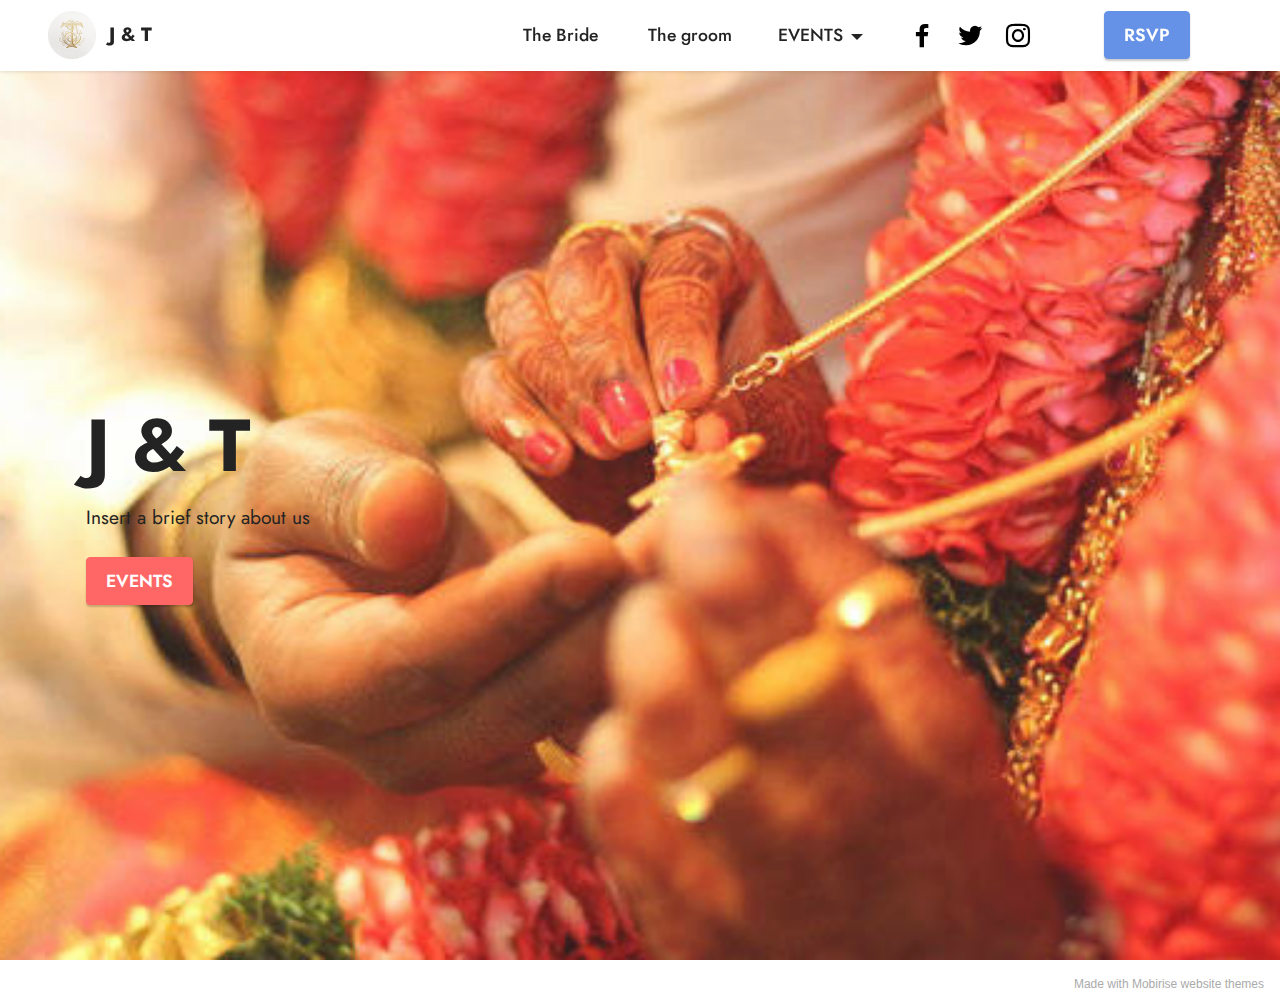
==== commit 1aa06c67: "create github pages" ====
--- a/index.html
+++ b/index.html
@@ -86,7 +86,7 @@
             </div>
         </div>
     </div>
-</section><section style="background-color: #fff; font-family: -apple-system, BlinkMacSystemFont, 'Segoe UI', 'Roboto', 'Helvetica Neue', Arial, sans-serif; color:#aaa; font-size:12px; padding: 0; align-items: center; display: flex;"><a href="https://mobirise.site/d" style="flex: 1 1; height: 3rem; padding-left: 1rem;"></a><p style="flex: 0 0 auto; margin:0; padding-right:1rem;">Create a free web page with <a href="https://mobirise.site/z" style="color:#aaa;">Mobirise</a></p></section><script src="assets/web/assets/jquery/jquery.min.js"></script>  <script src="assets/popper/popper.min.js"></script>  <script src="assets/tether/tether.min.js"></script>  <script src="assets/bootstrap/js/bootstrap.min.js"></script>  <script src="assets/smoothscroll/smooth-scroll.js"></script>  <script src="assets/dropdown/js/nav-dropdown.js"></script>  <script src="assets/dropdown/js/navbar-dropdown.js"></script>  <script src="assets/touchswipe/jquery.touch-swipe.min.js"></script>  <script src="assets/theme/js/script.js"></script>  
+</section><section style="background-color: #fff; font-family: -apple-system, BlinkMacSystemFont, 'Segoe UI', 'Roboto', 'Helvetica Neue', Arial, sans-serif; color:#aaa; font-size:12px; padding: 0; align-items: center; display: flex;"><a href="https://mobirise.site/e" style="flex: 1 1; height: 3rem; padding-left: 1rem;"></a><p style="flex: 0 0 auto; margin:0; padding-right:1rem;">Made with <a href="https://mobirise.site/b" style="color:#aaa;">Mobirise</a> website themes</p></section><script src="assets/web/assets/jquery/jquery.min.js"></script>  <script src="assets/popper/popper.min.js"></script>  <script src="assets/tether/tether.min.js"></script>  <script src="assets/bootstrap/js/bootstrap.min.js"></script>  <script src="assets/smoothscroll/smooth-scroll.js"></script>  <script src="assets/dropdown/js/nav-dropdown.js"></script>  <script src="assets/dropdown/js/navbar-dropdown.js"></script>  <script src="assets/touchswipe/jquery.touch-swipe.min.js"></script>  <script src="assets/theme/js/script.js"></script>  
   
   
 </body>
